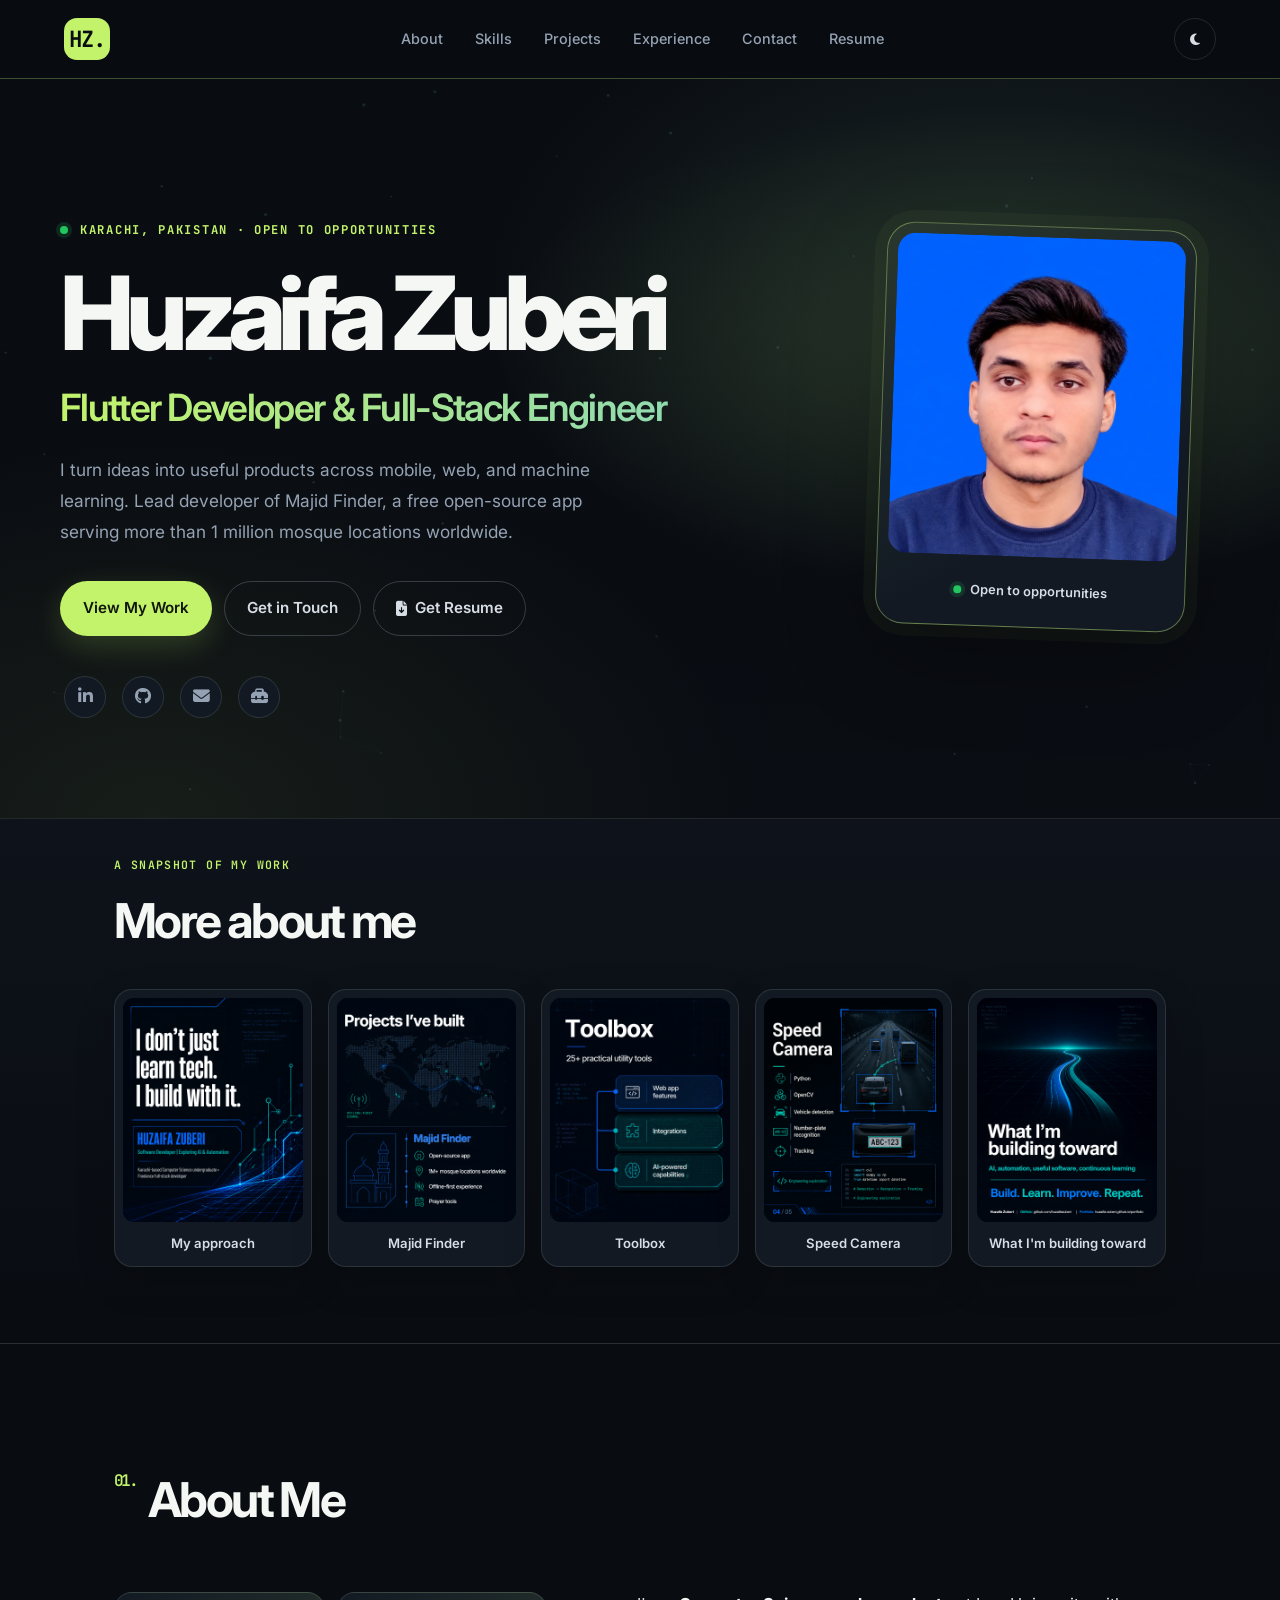
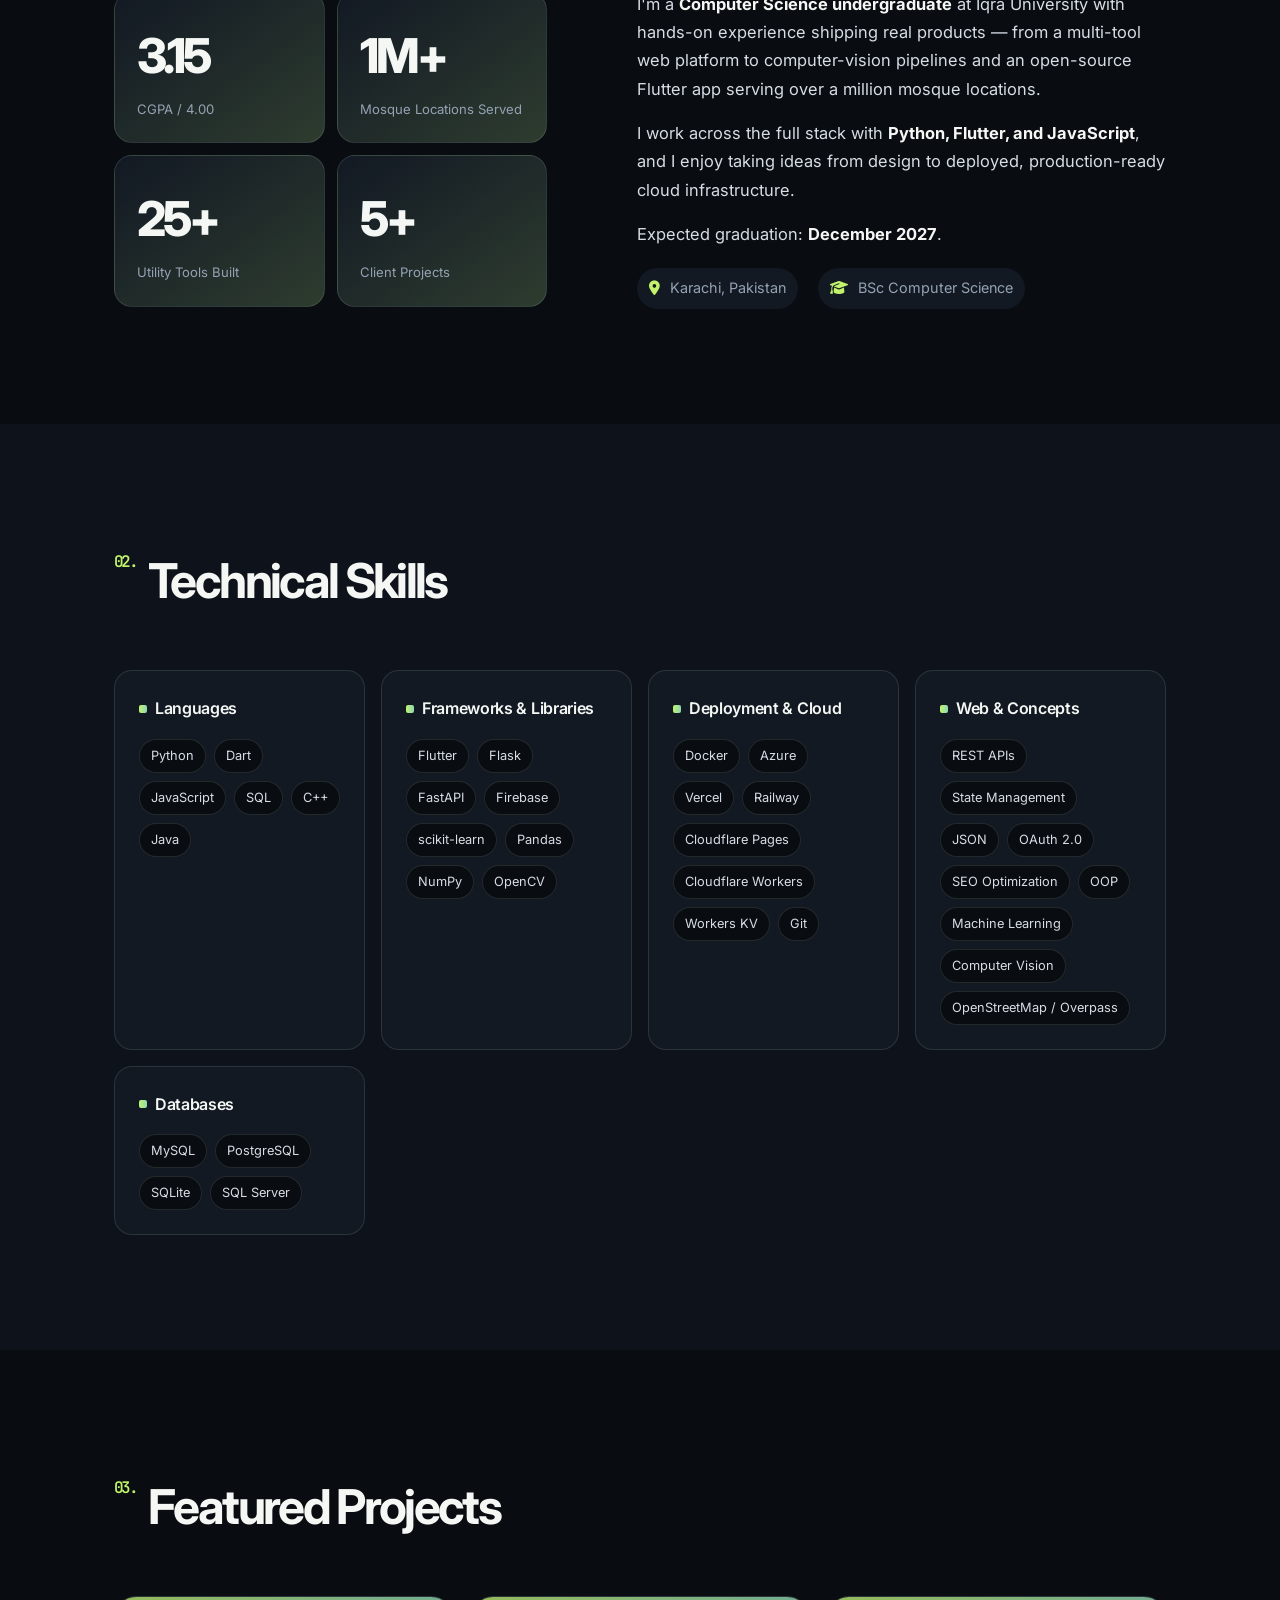
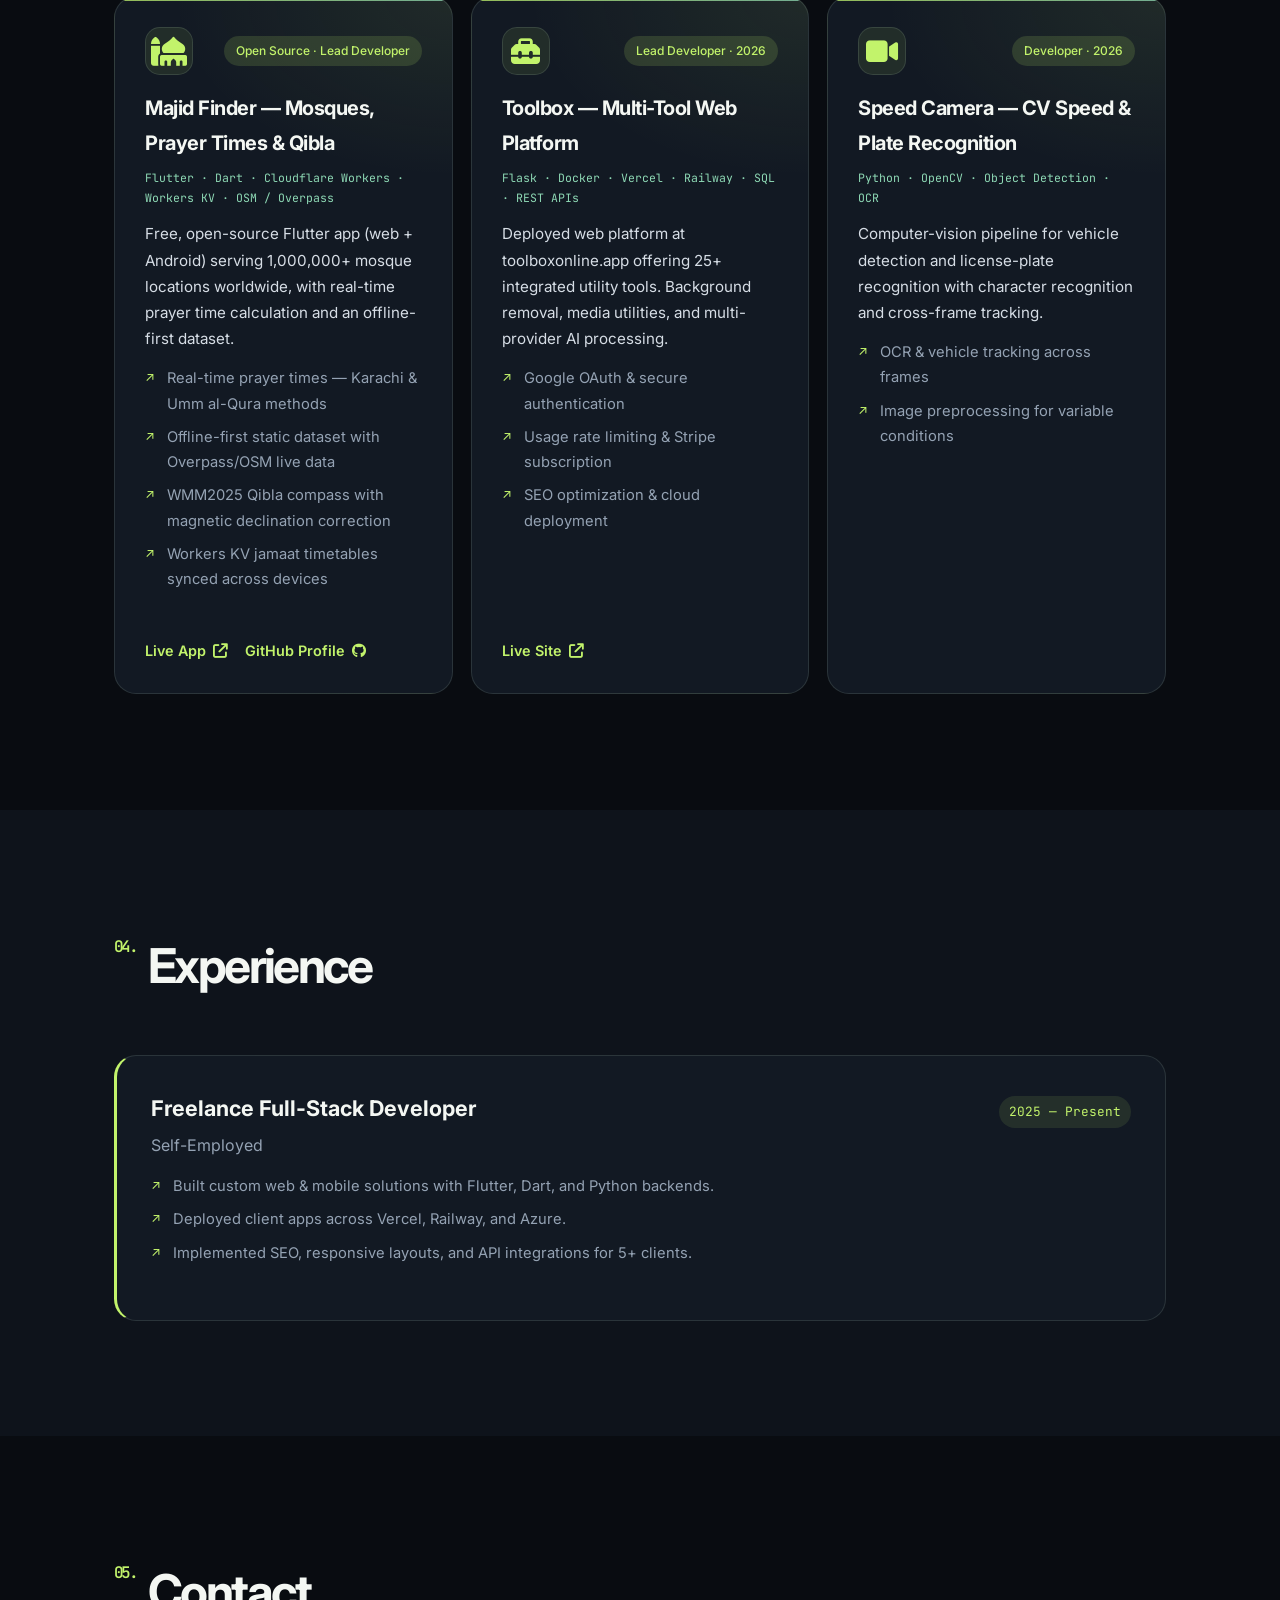
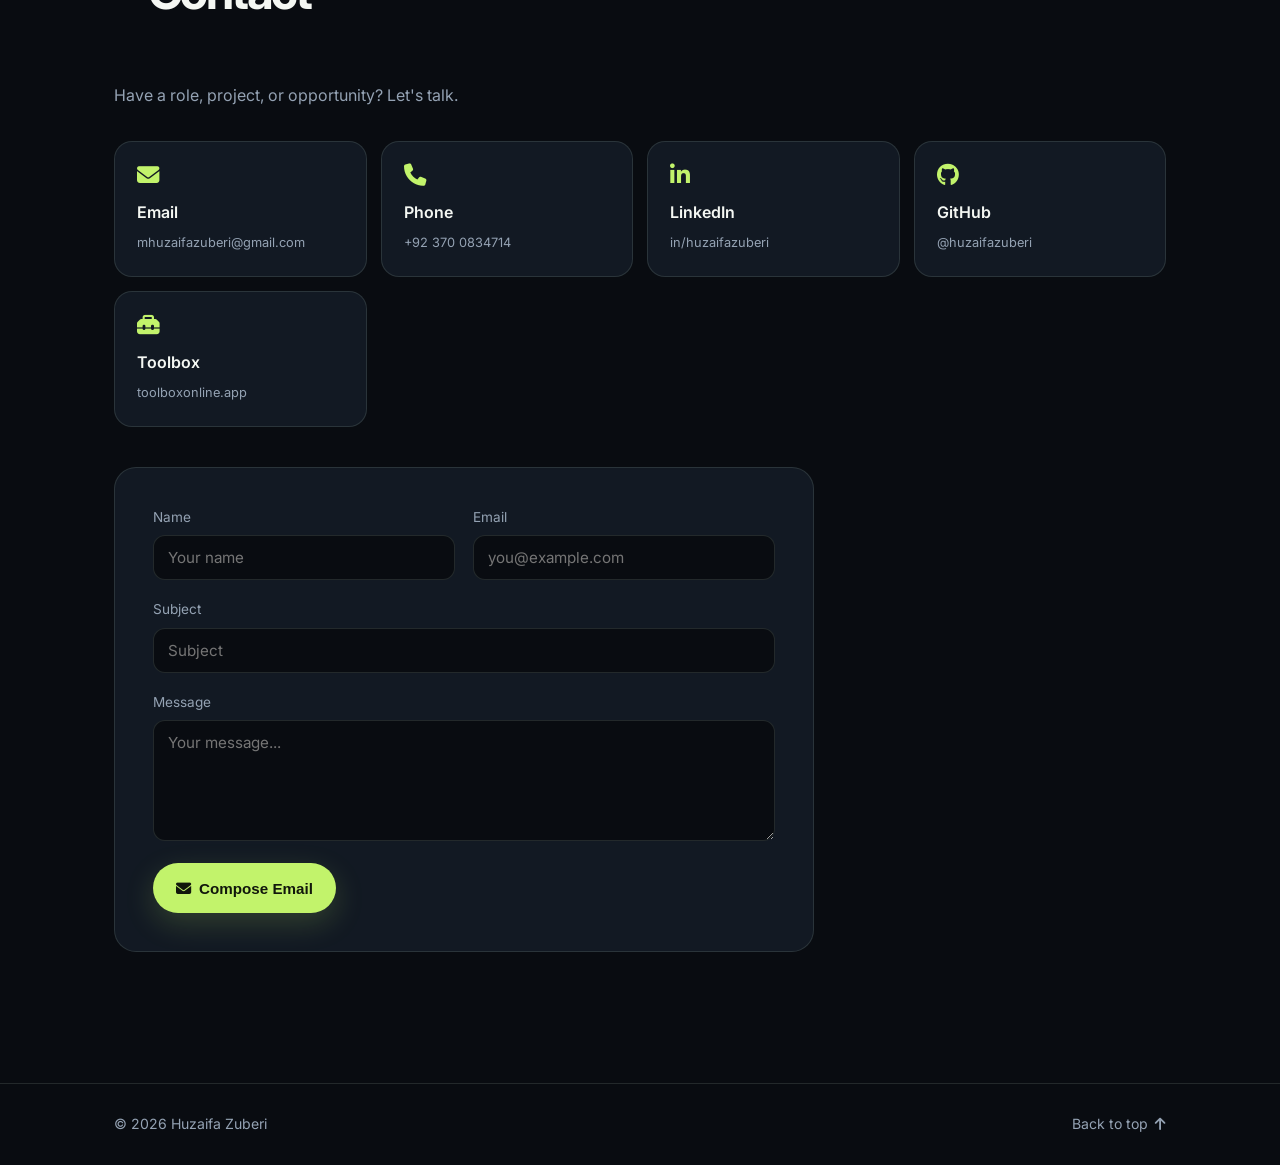
==== index.html @ f92e87f7 "Remove Canva link from portfolio footer" ====
<!DOCTYPE html>
<html lang="en">
<head>
  <meta charset="UTF-8" />
  <meta name="viewport" content="width=device-width, initial-scale=1.0" />
  <meta name="description" content="Huzaifa Zuberi — Junior Flutter Developer and Computer Science student. Building cross-platform mobile apps with Flutter and Dart, full-stack web applications, and machine learning projects." />
  <meta name="author" content="Huzaifa Zuberi" />
  <meta property="og:title" content="Huzaifa Zuberi — Flutter Developer Portfolio" />
  <meta property="og:description" content="Flutter &amp; Dart cross-platform apps, full-stack web, and machine learning projects." />
  <meta property="og:type" content="website" />
  <meta property="og:url" content="https://huzaifa-zuberi.github.io/portfolio/" />
  <meta property="og:image" content="https://huzaifa-zuberi.github.io/portfolio/assets/huzaifa-zuberi-profile.jpg" />
  <meta name="twitter:card" content="summary_large_image" />
  <meta name="theme-color" content="#0f172a" />
  <title>Huzaifa Zuberi — Flutter Developer Portfolio</title>
  <link rel="icon" href="data:image/svg+xml,%3Csvg xmlns='http://www.w3.org/2000/svg' viewBox='0 0 100 100'%3E%3Crect width='100' height='100' rx='20' fill='%230f172a'/%3E%3Ctext x='50' y='68' font-size='52' font-family='Arial' font-weight='bold' fill='%2338bdf8' text-anchor='middle'%3EHZ%3C/text%3E%3C/svg%3E" />
  <link rel="preconnect" href="https://fonts.googleapis.com" />
  <link rel="preconnect" href="https://fonts.gstatic.com" crossorigin />
  <link href="https://fonts.googleapis.com/css2?family=Inter:wght@400;500;600;700;800&family=JetBrains+Mono:wght@400;600&display=swap" rel="stylesheet" />
  <link rel="stylesheet" href="https://cdnjs.cloudflare.com/ajax/libs/font-awesome/6.5.1/css/all.min.css" />
  <link rel="stylesheet" href="styles.css" />
</head>
<body>
  <a class="skip-link" href="#top">Skip to main content</a>
  <header class="nav">
    <div class="nav-inner">
      <a href="#top" class="brand">HZ<span>.</span></a>
      <button id="menuToggle" class="menu-toggle" aria-label="Open navigation menu" aria-expanded="false" aria-controls="siteNavigation">
        <i class="fa-solid fa-bars" aria-hidden="true"></i>
      </button>
      <nav id="siteNavigation" class="nav-links" aria-label="Main navigation">
        <a href="#about">About</a>
        <a href="#skills">Skills</a>
        <a href="#projects">Projects</a>
        <a href="#experience">Experience</a>
        <a href="#contact">Contact</a>
        <a href="resume.html">Resume</a>
      </nav>
      <button id="themeToggle" class="theme-toggle" aria-label="Toggle theme" aria-pressed="false">
        <i class="fa-solid fa-moon"></i>
      </button>
    </div>
  </header>

  <main id="top">
    <section class="hero">
      <div class="hero-bg" aria-hidden="true"></div>
      <canvas id="heroCanvas" class="hero-canvas" aria-hidden="true"></canvas>
      <div class="hero-inner">
        <div class="hero-profile">
          <div class="hero-copy">
            <p class="hero-greeting"><span class="availability-dot" aria-hidden="true"></span> KARACHI, PAKISTAN · OPEN TO OPPORTUNITIES</p>
            <h1 class="hero-name">Huzaifa Zuberi</h1>
            <h2 class="hero-role">Flutter Developer &amp; Full-Stack Engineer</h2>
            <p class="hero-desc">
              I turn ideas into useful products across mobile, web, and machine learning.
              Lead developer of Majid Finder, a free open-source app serving more than
              1 million mosque locations worldwide.
            </p>
            <div class="hero-actions">
              <a href="#projects" class="btn btn-primary">View My Work</a>
              <a href="#contact" class="btn btn-outline">Get in Touch</a>
              <a href="resume.html#download" class="btn btn-outline"><i class="fa-solid fa-file-arrow-down"></i> Get Resume</a>
            </div>
          </div>
          <figure class="profile-frame">
            <img src="assets/huzaifa-zuberi-profile.jpg" alt="Portrait of Huzaifa Zuberi" class="profile-photo" width="1189" height="1323" fetchpriority="high" />
            <figcaption><span class="availability-dot" aria-hidden="true"></span> Open to opportunities</figcaption>
          </figure>
        </div>
        <div class="hero-socials" aria-label="Social links">
          <a href="https://linkedin.com/in/huzaifazuberi" target="_blank" rel="noopener" aria-label="LinkedIn"><i class="fa-brands fa-linkedin-in"></i></a>
          <a href="https://github.com/huzaifazuberi" target="_blank" rel="noopener" aria-label="GitHub"><i class="fa-brands fa-github"></i></a>
          <a href="mailto:mhuzaifazuberi@gmail.com" aria-label="Email"><i class="fa-solid fa-envelope"></i></a>
          <a href="https://toolboxonline.app" target="_blank" rel="noopener" aria-label="Toolbox"><i class="fa-solid fa-toolbox"></i></a>
        </div>
      </div>
    </section>

    <section class="section canva-cards-section" aria-labelledby="canva-cards-title">
      <div class="container">
        <div class="canva-cards-heading">
          <div>
            <p class="canva-cards-kicker">A SNAPSHOT OF MY WORK</p>
            <h2 id="canva-cards-title" class="section-title">More about me</h2>
          </div>
        </div>
        <div class="canva-cards-gallery" aria-label="Portfolio cards from Canva" tabindex="0">
          <figure class="canva-card">
            <img src="assets/about-me-card-1.png" alt="Canva card introducing Huzaifa Zuberi and his approach to building with technology" width="400" height="500" loading="lazy" />
            <figcaption>My approach</figcaption>
          </figure>
          <figure class="canva-card">
            <img src="assets/about-me-card-2.png" alt="Canva card highlighting Majid Finder, an offline-first mosque discovery app" width="400" height="500" loading="lazy" />
            <figcaption>Majid Finder</figcaption>
          </figure>
          <figure class="canva-card">
            <img src="assets/about-me-card-3.png" alt="Canva card showing Toolbox, a collection of practical web utilities" width="400" height="500" loading="lazy" />
            <figcaption>Toolbox</figcaption>
          </figure>
          <figure class="canva-card">
            <img src="assets/about-me-card-4.png" alt="Canva card presenting a computer vision speed camera project" width="400" height="500" loading="lazy" />
            <figcaption>Speed Camera</figcaption>
          </figure>
          <figure class="canva-card">
            <img src="assets/about-me-card-5.png" alt="Canva card about Huzaifa's interests in AI, automation, and continuous learning" width="400" height="500" loading="lazy" />
            <figcaption>What I'm building toward</figcaption>
          </figure>
        </div>
      </div>
    </section>

    <section id="about" class="section">
      <div class="container">
        <h2 class="section-title"><span>01.</span> About Me</h2>
        <div class="about-grid">
          <div class="about-card">
            <div class="about-stat">
              <span class="stat-num">3.15</span>
              <span class="stat-label">CGPA / 4.00</span>
            </div>
            <div class="about-stat">
              <span class="stat-num">1M+</span>
              <span class="stat-label">Mosque Locations Served</span>
            </div>
            <div class="about-stat">
              <span class="stat-num">25+</span>
              <span class="stat-label">Utility Tools Built</span>
            </div>
            <div class="about-stat">
              <span class="stat-num">5+</span>
              <span class="stat-label">Client Projects</span>
            </div>
          </div>
          <div class="about-text">
            <p>
              I'm a <strong>Computer Science undergraduate</strong> at Iqra University with hands-on
              experience shipping real products — from a multi-tool web platform to computer-vision
              pipelines and an open-source Flutter app serving over a million mosque locations.
            </p>
            <p>
              I work across the full stack with <strong>Python, Flutter, and JavaScript</strong>, and I
              enjoy taking ideas from design to deployed, production-ready cloud infrastructure.
            </p>
            <p>Expected graduation: <strong>December 2027</strong>.</p>
            <div class="about-meta">
              <span><i class="fa-solid fa-location-dot"></i> Karachi, Pakistan</span>
              <span><i class="fa-solid fa-graduation-cap"></i> BSc Computer Science</span>
            </div>
          </div>
        </div>
      </div>
    </section>

    <section id="skills" class="section alt">
      <div class="container">
        <h2 class="section-title"><span>02.</span> Technical Skills</h2>
        <div class="skills-grid">
          <div class="skill-group">
            <h3>Languages</h3>
            <ul class="tag-list">
              <li>Python</li><li>Dart</li><li>JavaScript</li><li>SQL</li><li>C++</li><li>Java</li>
            </ul>
          </div>
          <div class="skill-group">
            <h3>Frameworks &amp; Libraries</h3>
            <ul class="tag-list">
              <li>Flutter</li><li>Flask</li><li>FastAPI</li><li>Firebase</li><li>scikit-learn</li><li>Pandas</li><li>NumPy</li><li>OpenCV</li>
            </ul>
          </div>
          <div class="skill-group">
            <h3>Deployment &amp; Cloud</h3>
            <ul class="tag-list">
              <li>Docker</li><li>Azure</li><li>Vercel</li><li>Railway</li><li>Cloudflare Pages</li><li>Cloudflare Workers</li><li>Workers KV</li><li>Git</li>
            </ul>
          </div>
          <div class="skill-group">
            <h3>Web &amp; Concepts</h3>
            <ul class="tag-list">
              <li>REST APIs</li><li>State Management</li><li>JSON</li><li>OAuth 2.0</li><li>SEO Optimization</li><li>OOP</li><li>Machine Learning</li><li>Computer Vision</li><li>OpenStreetMap / Overpass</li>
            </ul>
          </div>
          <div class="skill-group">
            <h3>Databases</h3>
            <ul class="tag-list">
              <li>MySQL</li><li>PostgreSQL</li><li>SQLite</li><li>SQL Server</li>
            </ul>
          </div>
        </div>
      </div>
    </section>

    <section id="projects" class="section">
      <div class="container">
        <h2 class="section-title"><span>03.</span> Featured Projects</h2>
        <div class="projects-grid">
          <article class="project-card">
            <div class="project-top">
              <i class="fa-solid fa-mosque project-icon"></i>
              <span class="project-badge">Open Source · Lead Developer</span>
            </div>
            <h3 class="project-title">Majid Finder — Mosques, Prayer Times &amp; Qibla</h3>
            <p class="project-stack">Flutter · Dart · Cloudflare Workers · Workers KV · OSM / Overpass</p>
            <p class="project-desc">
              Free, open-source Flutter app (web + Android) serving 1,000,000+ mosque locations
              worldwide, with real-time prayer time calculation and an offline-first dataset.
            </p>
            <ul class="project-points">
              <li>Real-time prayer times — Karachi &amp; Umm al-Qura methods</li>
              <li>Offline-first static dataset with Overpass/OSM live data</li>
              <li>WMM2025 Qibla compass with magnetic declination correction</li>
              <li>Workers KV jamaat timetables synced across devices</li>
            </ul>
            <footer class="project-foot">
              <a href="https://majidfinder.pages.dev/" target="_blank" rel="noopener">Live App <i class="fa-solid fa-arrow-up-right-from-square"></i></a>
              <a href="https://github.com/huzaifazuberi" target="_blank" rel="noopener">GitHub Profile <i class="fa-brands fa-github"></i></a>
            </footer>
          </article>

          <article class="project-card">
            <div class="project-top">
              <i class="fa-solid fa-toolbox project-icon"></i>
              <span class="project-badge">Lead Developer · 2026</span>
            </div>
            <h3 class="project-title">Toolbox — Multi-Tool Web Platform</h3>
            <p class="project-stack">Flask · Docker · Vercel · Railway · SQL · REST APIs</p>
            <p class="project-desc">
              Deployed web platform at toolboxonline.app offering 25+ integrated utility tools.
              Background removal, media utilities, and multi-provider AI processing.
            </p>
            <ul class="project-points">
              <li>Google OAuth &amp; secure authentication</li>
              <li>Usage rate limiting &amp; Stripe subscription</li>
              <li>SEO optimization &amp; cloud deployment</li>
            </ul>
            <footer class="project-foot">
              <a href="https://toolboxonline.app" target="_blank" rel="noopener">Live Site <i class="fa-solid fa-arrow-up-right-from-square"></i></a>
            </footer>
          </article>

          <article class="project-card">
            <div class="project-top">
              <i class="fa-solid fa-video project-icon"></i>
              <span class="project-badge">Developer · 2026</span>
            </div>
            <h3 class="project-title">Speed Camera — CV Speed &amp; Plate Recognition</h3>
            <p class="project-stack">Python · OpenCV · Object Detection · OCR</p>
            <p class="project-desc">
              Computer-vision pipeline for vehicle detection and license-plate recognition with
              character recognition and cross-frame tracking.
            </p>
            <ul class="project-points">
              <li>OCR &amp; vehicle tracking across frames</li>
              <li>Image preprocessing for variable conditions</li>
            </ul>
          </article>
        </div>
      </div>
    </section>

    <section id="experience" class="section alt">
      <div class="container">
        <h2 class="section-title"><span>04.</span> Experience</h2>
        <div class="exp-grid">
          <div class="exp-item">
            <div class="exp-head">
              <h3>Freelance Full-Stack Developer</h3>
              <span class="exp-period">2025 — Present</span>
            </div>
            <p class="exp-org">Self-Employed</p>
            <ul class="project-points">
              <li>Built custom web &amp; mobile solutions with Flutter, Dart, and Python backends.</li>
              <li>Deployed client apps across Vercel, Railway, and Azure.</li>
              <li>Implemented SEO, responsive layouts, and API integrations for 5+ clients.</li>
            </ul>
          </div>
        </div>
      </div>
    </section>

    <section id="contact" class="section contact">
      <div class="container">
        <h2 class="section-title"><span>05.</span> Contact</h2>
        <p class="contact-intro">Have a role, project, or opportunity? Let's talk.</p>
        <div class="contact-grid">
          <a href="mailto:mhuzaifazuberi@gmail.com" class="contact-card">
            <i class="fa-solid fa-envelope"></i>
            <span>Email</span>
            <small>mhuzaifazuberi@gmail.com</small>
          </a>
          <a href="tel:+923700834714" class="contact-card">
            <i class="fa-solid fa-phone"></i>
            <span>Phone</span>
            <small>+92 370 0834714</small>
          </a>
          <a href="https://linkedin.com/in/huzaifazuberi" target="_blank" rel="noopener" class="contact-card">
            <i class="fa-brands fa-linkedin-in"></i>
            <span>LinkedIn</span>
            <small>in/huzaifazuberi</small>
          </a>
          <a href="https://github.com/huzaifazuberi" target="_blank" rel="noopener" class="contact-card">
            <i class="fa-brands fa-github"></i>
            <span>GitHub</span>
            <small>@huzaifazuberi</small>
          </a>
          <a href="https://toolboxonline.app" target="_blank" rel="noopener" class="contact-card">
            <i class="fa-solid fa-toolbox"></i>
            <span>Toolbox</span>
            <small>toolboxonline.app</small>
          </a>
        </div>

        <form id="contactForm" class="contact-form">
          <div class="form-row">
            <div class="form-field">
              <label for="name">Name</label>
              <input type="text" id="name" name="name" autocomplete="name" required placeholder="Your name" />
            </div>
            <div class="form-field">
              <label for="email">Email</label>
              <input type="email" id="email" name="email" autocomplete="email" inputmode="email" required placeholder="you@example.com" />
            </div>
          </div>
          <div class="form-field">
            <label for="subject">Subject</label>
            <input type="text" id="subject" name="subject" required placeholder="Subject" />
          </div>
          <div class="form-field">
            <label for="message">Message</label>
            <textarea id="message" name="message" required rows="5" placeholder="Your message..."></textarea>
          </div>
          <button type="submit" class="btn btn-primary form-submit">
            <i class="fa-solid fa-envelope"></i> Compose Email
          </button>
        </form>
        <p id="formStatus" class="form-status" role="status"></p>
      </div>
    </section>
  </main>

  <footer class="footer">
    <div class="container footer-inner">
      <span>© <span id="year"></span> Huzaifa Zuberi</span>
      <div class="footer-links">
        <a href="#top">Back to top <i class="fa-solid fa-arrow-up"></i></a>
      </div>
    </div>
  </footer>

  <script src="script.js"></script>
  <script>
    if (location.hash.includes("figmacapture=")) {
      const captureScript = document.createElement("script");
      captureScript.src = "https://mcp.figma.com/mcp/html-to-design/capture.js";
      captureScript.async = true;
      document.head.appendChild(captureScript);
    }
  </script>
</body>
</html>
---- styles.css ----
:root {
  --bg: #0f172a;
  --bg-alt: #111c33;
  --surface: #1e293b;
  --surface-hover: #273449;
  --text: #e2e8f0;
  --text-muted: #94a3b8;
  --heading: #f8fafc;
  --accent: #38bdf8;
  --accent-2: #818cf8;
  --border: rgba(148, 163, 184, 0.15);
  --shadow: 0 10px 30px rgba(0, 0, 0, 0.35);
  --radius: 14px;
}

body.light {
  --bg: #f1f5f9;
  --bg-alt: #e8eef7;
  --surface: #ffffff;
  --surface-hover: #f1f5f9;
  --text: #334155;
  --text-muted: #64748b;
  --heading: #0f172a;
  --accent: #0284c7;
  --accent-2: #6366f1;
  --border: rgba(15, 23, 42, 0.1);
  --shadow: 0 10px 30px rgba(15, 23, 42, 0.08);
}

* {
  margin: 0;
  padding: 0;
  box-sizing: border-box;
}

html {
  scroll-behavior: smooth;
}

body {
  font-family: "Inter", sans-serif;
  background: var(--bg);
  color: var(--text);
  line-height: 1.7;
  transition: background 0.3s ease, color 0.3s ease;
  -webkit-font-smoothing: antialiased;
}

.container {
  max-width: 1100px;
  margin: 0 auto;
  padding: 0 24px;
}

.skip-link {
  position: fixed;
  top: 12px;
  left: 12px;
  z-index: 200;
  padding: 10px 14px;
  border-radius: 8px;
  background: var(--heading);
  color: var(--bg);
  font-weight: 700;
  text-decoration: none;
  transform: translateY(-160%);
}

.skip-link:focus { transform: translateY(0); }

/* ---------- Nav ---------- */
.nav {
  position: sticky;
  top: 0;
  z-index: 100;
  background: color-mix(in srgb, var(--bg) 80%, transparent);
  backdrop-filter: blur(10px);
  border-bottom: 1px solid var(--border);
}

.nav-inner {
  max-width: 1100px;
  margin: 0 auto;
  padding: 16px 24px;
  display: flex;
  align-items: center;
  justify-content: space-between;
}

.brand {
  font-family: "JetBrains Mono", monospace;
  font-weight: 700;
  font-size: 1.4rem;
  color: var(--heading);
  text-decoration: none;
  letter-spacing: 0.5px;
}

.brand span {
  color: var(--accent);
}

.nav-links {
  display: flex;
  gap: 28px;
}

.nav-links a {
  color: var(--text-muted);
  text-decoration: none;
  font-size: 0.95rem;
  font-weight: 500;
  transition: color 0.2s;
}

.nav-links a:hover {
  color: var(--accent);
}

.theme-toggle {
  background: var(--surface);
  color: var(--text);
  border: 1px solid var(--border);
  border-radius: 8px;
  padding: 8px 12px;
  cursor: pointer;
  transition: background 0.2s;
}

.theme-toggle:hover {
  background: var(--surface-hover);
}

/* ---------- Hero ---------- */
.hero {
  position: relative;
  padding: 110px 24px 90px;
  text-align: center;
  overflow: hidden;
}

.hero-bg {
  position: absolute;
  inset: 0;
  background:
    radial-gradient(600px 300px at 70% 10%, rgba(56, 189, 248, 0.12), transparent),
    radial-gradient(500px 300px at 20% 80%, rgba(129, 140, 248, 0.12), transparent);
  pointer-events: none;
  z-index: 0;
}

.hero-canvas {
  position: absolute;
  inset: 0;
  z-index: 1;
  width: 100%;
  height: 100%;
  pointer-events: none;
  opacity: .45;
}

.hero-inner {
  position: relative;
  z-index: 2;
  max-width: 1040px;
  margin: 0 auto;
}

.hero-profile {
  display: grid;
  grid-template-columns: minmax(0, 1fr) minmax(250px, 340px);
  align-items: center;
  gap: clamp(36px, 7vw, 88px);
  text-align: left;
}

.hero-copy { min-width: 0; }

.profile-frame {
  position: relative;
  display: flex;
  flex-direction: column;
  width: min(100%, 230px);
  justify-self: center;
  padding: 8px;
  border: 1px solid var(--border);
  border-radius: 22px;
  background: linear-gradient(145deg, color-mix(in srgb, var(--accent) 32%, var(--surface)), var(--surface));
  box-shadow: 0 18px 44px rgba(0, 0, 0, .22), 0 0 54px color-mix(in srgb, var(--accent) 12%, transparent);
}

.profile-photo {
  display: block;
  width: 100%;
  height: auto;
  max-width: 100%;
  object-fit: contain;
  border-radius: 6px;
}

.profile-frame figcaption {
  display: flex;
  align-self: center;
  align-items: center;
  gap: 9px;
  margin-top: 12px;
  padding: 10px 14px;
  border: 1px solid var(--border);
  border-radius: 999px;
  background: var(--surface);
  color: var(--text);
  box-shadow: var(--shadow);
  font-size: .8rem;
  font-weight: 600;
  white-space: nowrap;
}

.availability-dot {
  width: 8px;
  height: 8px;
  border-radius: 50%;
  background: #22c55e;
  box-shadow: 0 0 0 4px rgba(34, 197, 94, .15);
}

.hero-greeting {
  color: var(--accent);
  font-family: "JetBrains Mono", monospace;
  font-size: 1rem;
  margin-bottom: 12px;
}

.hero-name {
  font-size: clamp(2.6rem, 8vw, 4.5rem);
  font-weight: 800;
  color: var(--heading);
  line-height: 1.1;
  letter-spacing: -0.02em;
}

.hero-role {
  font-size: clamp(1.3rem, 4vw, 2rem);
  font-weight: 600;
  color: var(--text-muted);
  margin: 12px 0 20px;
  background: linear-gradient(90deg, var(--accent), var(--accent-2));
  -webkit-background-clip: text;
  background-clip: text;
  -webkit-text-fill-color: transparent;
}

.hero-desc {
  color: var(--text-muted);
  font-size: 1.05rem;
  max-width: 640px;
  margin: 0 auto 30px;
}

.hero-actions {
  display: flex;
  gap: 14px;
  justify-content: center;
  flex-wrap: wrap;
  margin-bottom: 34px;
}

.btn {
  display: inline-flex;
  align-items: center;
  gap: 8px;
  padding: 12px 24px;
  border-radius: 10px;
  font-weight: 600;
  font-size: 0.95rem;
  text-decoration: none;
  border: 1px solid transparent;
  cursor: pointer;
  transition: transform 0.15s, box-shadow 0.15s;
}

.btn:hover {
  transform: translateY(-2px);
}

.btn-primary {
  background: linear-gradient(90deg, var(--accent), var(--accent-2));
  color: #0f172a;
  box-shadow: var(--shadow);
}

.btn-outline {
  background: transparent;
  border-color: var(--border);
  color: var(--text);
}

.btn-outline:hover {
  border-color: var(--accent);
  color: var(--accent);
}

.hero-socials {
  display: flex;
  gap: 16px;
  justify-content: center;
  margin-top: 34px;
}

.hero-socials a {
  width: 42px;
  height: 42px;
  display: inline-flex;
  align-items: center;
  justify-content: center;
  border-radius: 10px;
  background: var(--surface);
  color: var(--text-muted);
  border: 1px solid var(--border);
  font-size: 1.05rem;
  text-decoration: none;
  transition: color 0.2s, transform 0.2s, border-color 0.2s;
}

.hero-socials a:hover {
  color: var(--accent);
  border-color: var(--accent);
  transform: translateY(-3px);
}

/* ---------- Sections ---------- */
.section {
  padding: 100px 0;
  scroll-margin-top: 78px;
}

.section.alt {
  background: var(--bg-alt);
}

.section-title {
  font-size: 2rem;
  font-weight: 700;
  color: var(--heading);
  margin-bottom: 40px;
  letter-spacing: -0.01em;
  display: flex;
  align-items: center;
  gap: 12px;
}

.section-title span {
  color: var(--accent);
  font-family: "JetBrains Mono", monospace;
  font-size: 1rem;
  font-weight: 600;
}

/* ---------- About ---------- */
.about-grid {
  display: grid;
  grid-template-columns: 1fr 1.4fr;
  gap: 40px;
  align-items: center;
}

.about-card {
  display: flex;
  flex-direction: column;
  gap: 20px;
}

.about-stat {
  background: var(--surface);
  border: 1px solid var(--border);
  border-radius: var(--radius);
  padding: 24px;
  display: flex;
  flex-direction: column;
  transition: transform 0.2s;
}

.about-stat:hover {
  transform: translateY(-3px);
}

.stat-num {
  font-size: 2.2rem;
  font-weight: 800;
  color: var(--accent);
  font-family: "JetBrains Mono", monospace;
}

.stat-label {
  color: var(--text-muted);
  font-size: 0.9rem;
}

.about-text p {
  margin-bottom: 16px;
  color: var(--text);
}

.about-text strong {
  color: var(--heading);
}

.about-meta {
  display: flex;
  flex-wrap: wrap;
  gap: 20px;
  margin-top: 20px;
  color: var(--text-muted);
  font-size: 0.9rem;
}

.about-meta i {
  color: var(--accent);
  margin-right: 6px;
}

/* ---------- Skills ---------- */
.skills-grid {
  display: grid;
  grid-template-columns: repeat(auto-fit, minmax(300px, 1fr));
  gap: 24px;
}

.skill-group {
  background: var(--surface);
  border: 1px solid var(--border);
  border-radius: var(--radius);
  padding: 26px;
}

.skill-group h3 {
  color: var(--heading);
  font-size: 1.05rem;
  font-weight: 600;
  margin-bottom: 16px;
  display: flex;
  align-items: center;
  gap: 8px;
}

.skill-group h3::before {
  content: "";
  width: 8px;
  height: 8px;
  border-radius: 2px;
  background: linear-gradient(90deg, var(--accent), var(--accent-2));
}

.tag-list {
  list-style: none;
  display: flex;
  flex-wrap: wrap;
  gap: 10px;
}

.tag-list li {
  background: var(--bg);
  border: 1px solid var(--border);
  color: var(--text);
  padding: 6px 14px;
  border-radius: 20px;
  font-size: 0.88rem;
  transition: border-color 0.2s, color 0.2s;
}

.tag-list li:hover {
  border-color: var(--accent);
  color: var(--accent);
}

/* ---------- Projects ---------- */
.projects-grid {
  display: grid;
  grid-template-columns: repeat(auto-fit, minmax(320px, 1fr));
  gap: 24px;
}

.project-card {
  background: var(--surface);
  border: 1px solid var(--border);
  border-radius: var(--radius);
  padding: 28px;
  display: flex;
  flex-direction: column;
  position: relative;
  overflow: hidden;
  transition: transform 0.25s, box-shadow 0.25s, border-color 0.25s;
}

.project-card::before {
  content: "";
  position: absolute;
  inset: 0 0 auto;
  height: 3px;
  background: linear-gradient(90deg, var(--accent), var(--accent-2));
  opacity: .75;
}

.project-card:hover {
  transform: translateY(-6px);
  border-color: var(--accent);
  box-shadow: var(--shadow);
}

.project-top {
  display: flex;
  align-items: center;
  justify-content: space-between;
  margin-bottom: 16px;
}

.project-icon {
  font-size: 1.8rem;
  color: var(--accent);
}

.project-badge {
  font-size: 0.75rem;
  color: var(--accent);
  background: color-mix(in srgb, var(--accent) 14%, transparent);
  padding: 5px 12px;
  border-radius: 20px;
  font-weight: 500;
}

.project-title {
  color: var(--heading);
  font-size: 1.15rem;
  font-weight: 700;
  margin-bottom: 8px;
}

.project-stack {
  font-family: "JetBrains Mono", monospace;
  font-size: 0.8rem;
  color: var(--text-muted);
  margin-bottom: 14px;
}

.project-desc {
  color: var(--text);
  font-size: 0.95rem;
  margin-bottom: 14px;
}

.project-points {
  list-style: none;
  margin-bottom: 20px;
  flex: 1;
}

.project-points li {
  position: relative;
  padding-left: 22px;
  margin-bottom: 8px;
  font-size: 0.92rem;
  color: var(--text-muted);
}

.project-points li::before {
  content: "▹";
  position: absolute;
  left: 0;
  color: var(--accent);
}

.project-foot {
  display: flex;
  gap: 18px;
  flex-wrap: wrap;
}

.project-foot a {
  color: var(--accent);
  text-decoration: none;
  font-weight: 600;
  font-size: 0.9rem;
}

.project-foot a:hover {
  text-decoration: underline;
}

.project-source {
  color: var(--text-muted);
  font-size: 0.85rem;
}

/* ---------- Experience ---------- */
.exp-grid {
  display: grid;
  gap: 24px;
}

.exp-item {
  background: var(--surface);
  border: 1px solid var(--border);
  border-radius: var(--radius);
  padding: 28px;
}

.exp-head {
  display: flex;
  align-items: baseline;
  justify-content: space-between;
  flex-wrap: wrap;
  gap: 8px;
  margin-bottom: 4px;
}

.exp-head h3 {
  color: var(--heading);
  font-size: 1.15rem;
}

.exp-period {
  font-family: "JetBrains Mono", monospace;
  font-size: 0.8rem;
  color: var(--accent);
}

.exp-org {
  color: var(--text-muted);
  margin-bottom: 14px;
}

/* ---------- Contact ---------- */
.contact-intro {
  color: var(--text-muted);
  margin-bottom: 32px;
  max-width: 520px;
}

.contact-grid {
  display: grid;
  grid-template-columns: repeat(auto-fit, minmax(190px, 1fr));
  gap: 18px;
  margin-bottom: 40px;
}

.contact-card {
  background: var(--surface);
  border: 1px solid var(--border);
  border-radius: var(--radius);
  padding: 24px;
  text-decoration: none;
  display: flex;
  flex-direction: column;
  gap: 6px;
  transition: transform 0.2s, border-color 0.2s;
}

.contact-card:hover {
  transform: translateY(-4px);
  border-color: var(--accent);
}

.contact-card i {
  font-size: 1.4rem;
  color: var(--accent);
  margin-bottom: 6px;
}

.contact-card span {
  color: var(--heading);
  font-weight: 600;
}

.contact-card small {
  color: var(--text-muted);
  font-size: 0.8rem;
  word-break: break-all;
}

.contact-form {
  background: var(--surface);
  border: 1px solid var(--border);
  border-radius: var(--radius);
  padding: 32px;
  max-width: 700px;
}

.form-row {
  display: grid;
  grid-template-columns: 1fr 1fr;
  gap: 18px;
}

.form-field {
  margin-bottom: 18px;
  display: flex;
  flex-direction: column;
}

.form-field label {
  font-size: 0.85rem;
  color: var(--text-muted);
  margin-bottom: 6px;
}

.form-field input,
.form-field textarea {
  background: var(--bg);
  border: 1px solid var(--border);
  border-radius: 8px;
  padding: 12px 14px;
  color: var(--text);
  font-family: inherit;
  font-size: 0.95rem;
  transition: border-color 0.2s;
}

.form-field input:focus,
.form-field textarea:focus {
  outline: none;
  border-color: var(--accent);
}

.form-field input:focus-visible,
.form-field textarea:focus-visible {
  outline: 3px solid color-mix(in srgb, var(--accent) 45%, transparent);
  outline-offset: 2px;
}

.form-submit {
  margin-top: 4px;
}

.form-status {
  margin-top: 16px;
  font-size: 0.9rem;
  color: var(--accent);
  max-width: 700px;
}

.form-status.error {
  color: #f87171;
}

/* ---------- Footer ---------- */
.footer {
  border-top: 1px solid var(--border);
  padding: 28px 0;
  background: var(--bg);
}

.footer-inner {
  display: flex;
  align-items: center;
  justify-content: space-between;
  flex-wrap: wrap;
  gap: 10px;
  color: var(--text-muted);
  font-size: 0.88rem;
}

.footer a {
  color: var(--text-muted);
  text-decoration: none;
}

.footer a:hover {
  color: var(--accent);
}

.footer-links {
  display: flex;
  align-items: center;
  gap: 22px;
}

.footer-links a {
  display: inline-flex;
  align-items: center;
  gap: 7px;
}

/* ---------- Mobile ---------- */
.menu-toggle {
  display: none;
  background: none;
  border: none;
  color: var(--heading);
  font-size: 1.5rem;
  cursor: pointer;
}

:focus-visible {
  outline: 3px solid var(--accent);
  outline-offset: 4px;
}

::selection {
  color: #0f172a;
  background: var(--accent);
}

@media (prefers-reduced-motion: reduce) {
  *, *::before, *::after {
    scroll-behavior: auto !important;
    animation-duration: .01ms !important;
    animation-iteration-count: 1 !important;
    transition-duration: .01ms !important;
  }
}

@media (max-width: 768px) {
  .menu-toggle {
    display: block;
  }

  .nav-links {
    position: fixed;
    top: 64px;
    right: 0;
    flex-direction: column;
    background: var(--surface);
    border-left: 1px solid var(--border);
    padding: 24px;
    gap: 20px;
    transform: translateX(110%);
    transition: transform 0.3s ease;
    min-width: 220px;
    height: calc(100vh - 64px);
    overflow-y: auto;
    box-shadow: var(--shadow);
  }

  .nav-links.open {
    transform: translateX(0);
  }

  .nav-inner { gap: 12px; }

  .menu-toggle {
    display: inline-flex;
    align-items: center;
    justify-content: center;
    order: 3;
    width: 42px;
    height: 42px;
    border-radius: 9px;
    border: 1px solid var(--border);
    background: var(--surface);
  }

  .theme-toggle { order: 2; }

  .hero-profile {
    grid-template-columns: 1fr;
    text-align: center;
    gap: 36px;
  }

  .hero-copy { order: 2; }

  .profile-frame {
    order: 1;
    width: min(52vw, 190px);
    margin: 0 auto;
  }

  .hero-desc { margin-left: auto; margin-right: auto; }

  .hero-socials { margin-top: 28px; }

  .about-grid {
    grid-template-columns: 1fr;
  }

  .form-row {
    grid-template-columns: 1fr;
  }

  .hero {
    padding: 80px 24px 60px;
  }

  .hero-name { font-size: clamp(2.4rem, 12vw, 4rem); }

  .section {
    padding: 60px 0;
  }
}

@media (max-width: 420px) {
  .container { padding: 0 18px; }
  .hero { padding-left: 18px; padding-right: 18px; }
  .btn { padding: 11px 16px; font-size: .9rem; }
  .profile-frame figcaption { margin-top: 10px; font-size: .72rem; }
  .section-title { font-size: 1.7rem; }
  .footer-links { gap: 14px; }
}

/* ---------- Visual refresh ---------- */
:root {
  --bg: #090c11;
  --bg-alt: #0e131b;
  --surface: #121923;
  --surface-hover: #1a2431;
  --text: #d6dde5;
  --text-muted: #94a2b3;
  --heading: #f4f7f3;
  --accent: #c2f36b;
  --accent-2: #8ed9b5;
  --border: rgba(193, 219, 200, .14);
  --shadow: 0 24px 70px rgba(0, 0, 0, .32);
  --radius: 20px;
}

body.light {
  --bg: #f4f3ed;
  --bg-alt: #eaece5;
  --surface: #fffefa;
  --surface-hover: #eef0e8;
  --text: #25312c;
  --text-muted: #61716a;
  --heading: #111a15;
  --accent: #4d7623;
  --accent-2: #27725a;
  --border: rgba(26, 52, 36, .15);
  --shadow: 0 24px 70px rgba(31, 51, 35, .1);
}

body { line-height: 1.72; }

.nav {
  background: color-mix(in srgb, var(--bg) 92%, transparent);
  border-bottom-color: color-mix(in srgb, var(--accent) 18%, var(--border));
}

.nav-inner { max-width: 1200px; padding-top: 18px; padding-bottom: 18px; }

.brand {
  display: inline-flex;
  align-items: center;
  justify-content: center;
  width: 46px;
  height: 42px;
  border-radius: 13px;
  background: var(--accent);
  color: var(--bg);
  letter-spacing: -1px;
}

.brand span { color: var(--bg); }
.nav-links { gap: clamp(16px, 2.5vw, 34px); }
.nav-links a { font-size: .9rem; }
.nav-links a:hover { color: var(--accent); }

.theme-toggle {
  width: 42px;
  height: 42px;
  padding: 0;
  border-radius: 50%;
  background: transparent;
}

.hero {
  min-height: 690px;
  padding: clamp(88px, 11vw, 150px) 24px 100px;
  text-align: left;
  background:
    radial-gradient(ellipse at 78% 36%, color-mix(in srgb, var(--accent) 12%, transparent), transparent 36%),
    linear-gradient(180deg, var(--bg), color-mix(in srgb, var(--bg) 84%, var(--bg-alt)));
}

.hero-bg {
  background:
    radial-gradient(520px 330px at 78% 28%, color-mix(in srgb, var(--accent-2) 12%, transparent), transparent),
    radial-gradient(600px 380px at 12% 100%, color-mix(in srgb, var(--accent) 7%, transparent), transparent);
}

.hero-canvas { opacity: .22; }
.hero-inner { max-width: 1160px; }
.hero-profile { grid-template-columns: minmax(0, 1.2fr) minmax(280px, .65fr); gap: clamp(48px, 9vw, 132px); }
.hero-copy { max-width: 720px; }

.hero-greeting {
  display: flex;
  align-items: center;
  gap: 12px;
  margin-bottom: 22px;
  color: var(--accent);
  font-size: .76rem;
  font-weight: 700;
  letter-spacing: .14em;
}

.hero-greeting .availability-dot { flex: 0 0 auto; }

.hero-name {
  max-width: 780px;
  font-size: clamp(3.5rem, 8vw, 7rem);
  line-height: .98;
  letter-spacing: -.075em;
}

.hero-role {
  max-width: 650px;
  margin: 22px 0 24px;
  font-size: clamp(1.45rem, 3vw, 2.35rem);
  line-height: 1.2;
  letter-spacing: -.045em;
}

.hero-desc {
  max-width: 570px;
  margin: 0 0 34px;
  font-size: 1.08rem;
  line-height: 1.8;
}

.hero-actions { justify-content: flex-start; gap: 12px; margin-bottom: 0; }

.btn {
  min-height: 50px;
  padding: 13px 22px;
  border-radius: 999px;
  transition: transform .2s ease, box-shadow .2s ease, background .2s ease;
}

.btn-primary {
  background: var(--accent);
  color: #11170b;
  box-shadow: 0 10px 30px color-mix(in srgb, var(--accent) 18%, transparent);
}

.btn-primary:hover { box-shadow: 0 15px 35px color-mix(in srgb, var(--accent) 28%, transparent); }
.btn-outline { border-color: color-mix(in srgb, var(--text-muted) 30%, transparent); }
.btn-outline:hover { background: color-mix(in srgb, var(--accent) 9%, transparent); }

.profile-frame {
  width: min(100%, 310px);
  padding: 10px;
  border: 1px solid color-mix(in srgb, var(--accent) 32%, var(--border));
  border-radius: 28px;
  background: linear-gradient(150deg, color-mix(in srgb, var(--accent) 14%, var(--surface)), var(--surface) 68%);
  box-shadow: 0 30px 90px rgba(0, 0, 0, .3), 0 0 0 12px color-mix(in srgb, var(--accent) 4%, transparent);
  transform: rotate(2deg);
}

.profile-photo { border-radius: 18px; }
.profile-frame figcaption { margin: 14px 0 4px; background: transparent; border: 0; box-shadow: none; }

.hero-socials { justify-content: flex-start; margin-top: 40px; padding-left: 4px; }
.hero-socials a { border-radius: 50%; background: var(--surface); }

.section { padding: clamp(76px, 9vw, 120px) 0; }
.section-title { margin-bottom: 48px; font-size: clamp(2rem, 4vw, 3rem); letter-spacing: -.055em; }
.section-title span { align-self: flex-start; margin-top: 8px; color: var(--accent); }

.about-grid { grid-template-columns: minmax(330px, .9fr) 1.1fr; gap: clamp(40px, 7vw, 90px); }
.about-card { display: grid; grid-template-columns: repeat(2, minmax(0, 1fr)); gap: 12px; }
.about-stat { min-height: 145px; justify-content: center; padding: 22px; border-radius: 18px; background: linear-gradient(145deg, var(--surface), color-mix(in srgb, var(--surface) 84%, var(--accent))); }
.stat-num { color: var(--heading); font-family: "Inter", sans-serif; font-size: clamp(2rem, 4vw, 3rem); letter-spacing: -.06em; }
.stat-label { font-size: .82rem; }
.about-stat:hover { border-color: color-mix(in srgb, var(--accent) 45%, var(--border)); }
.about-text { max-width: 660px; font-size: 1.03rem; }
.about-meta span { padding: 8px 12px; border-radius: 999px; background: var(--surface); }

.skills-grid { grid-template-columns: repeat(auto-fit, minmax(250px, 1fr)); gap: 16px; }
.skill-group { border-radius: 18px; padding: 24px; }
.skill-group h3 { font-size: 1rem; letter-spacing: -.02em; }
.tag-list { gap: 8px; }
.tag-list li { padding: 5px 11px; border-radius: 999px; font-size: .8rem; }

.projects-grid { grid-template-columns: repeat(auto-fit, minmax(290px, 1fr)); gap: 18px; }
.project-card {
  min-height: 400px;
  padding: 30px;
  border-radius: 22px;
  background:
    radial-gradient(280px 180px at 100% 0%, color-mix(in srgb, var(--accent) 8%, transparent), transparent),
    var(--surface);
}
.project-card::before { height: 4px; }
.project-card:hover { transform: translateY(-8px); box-shadow: 0 26px 60px rgba(0, 0, 0, .28); }
.project-icon { display: grid; place-items: center; width: 48px; height: 48px; border: 1px solid var(--border); border-radius: 15px; background: color-mix(in srgb, var(--accent) 9%, var(--surface)); }
.project-title { font-size: 1.25rem; letter-spacing: -.025em; }
.project-stack { color: var(--accent-2); font-size: .72rem; }
.project-points li::before { content: "↗"; font-size: .8rem; }
.project-foot { margin-top: auto; padding-top: 18px; }
.project-foot a { display: inline-flex; gap: 7px; align-items: center; }

.exp-item { padding: 34px; border-radius: 22px; border-left: 3px solid var(--accent); }
.exp-head h3 { font-size: 1.35rem; }
.exp-period { padding: 5px 10px; border-radius: 999px; background: color-mix(in srgb, var(--accent) 10%, transparent); }

.contact-grid { grid-template-columns: repeat(auto-fit, minmax(200px, 1fr)); gap: 14px; }
.contact-card { border-radius: 18px; padding: 22px; }
.contact-card:hover { box-shadow: var(--shadow); }
.contact-form { border-radius: 22px; padding: clamp(22px, 4vw, 38px); }
.form-field input, .form-field textarea { border-radius: 12px; }

.footer { background: var(--bg); }

@media (max-width: 768px) {
  .hero { min-height: auto; padding-top: 66px; text-align: center; }
  .hero-profile { grid-template-columns: 1fr; gap: 34px; }
  .hero-copy { order: 2; margin: 0 auto; }
  .profile-frame { order: 1; width: min(55vw, 250px); }
  .hero-greeting { justify-content: center; }
  .hero-name { font-size: clamp(3rem, 12vw, 5rem); }
  .hero-role { margin-left: auto; margin-right: auto; }
  .hero-desc { margin-left: auto; margin-right: auto; }
  .hero-actions, .hero-socials { justify-content: center; }
  .about-grid { grid-template-columns: 1fr; gap: 30px; }
  .about-card { order: 2; }
}

@media (max-width: 480px) {
  .hero { padding: 54px 18px 64px; }
  .hero-name { font-size: clamp(2.8rem, 14vw, 4rem); }
  .hero-greeting { font-size: .65rem; letter-spacing: .08em; }
  .hero-actions { align-items: stretch; }
  .hero-actions .btn { justify-content: center; }
  .about-card { grid-template-columns: 1fr 1fr; }
  .about-stat { min-height: 126px; padding: 16px; }
  .project-card { min-height: auto; }
}

.canva-cards-section {
  padding-top: 36px;
  padding-bottom: 76px;
  border-top: 1px solid var(--border);
  border-bottom: 1px solid var(--border);
  background: linear-gradient(180deg, var(--bg-alt), var(--bg));
}

.canva-cards-heading {
  display: flex;
  align-items: end;
  justify-content: space-between;
  gap: 20px;
  margin-bottom: 26px;
}

.canva-cards-heading .section-title { margin: 0; }

.canva-cards-kicker {
  margin-bottom: 6px;
  color: var(--accent);
  font-family: "JetBrains Mono", monospace;
  font-size: .72rem;
  font-weight: 600;
  letter-spacing: .12em;
}

.canva-cards-heading > a {
  flex: 0 0 auto;
  padding-bottom: 7px;
  color: var(--accent);
  font-size: .9rem;
  font-weight: 600;
  text-decoration: none;
}

.canva-cards-heading > a:hover { text-decoration: underline; }

.canva-cards-gallery {
  display: grid;
  grid-template-columns: repeat(5, minmax(0, 1fr));
  gap: 16px;
  max-width: 1080px;
  margin: 0 auto;
}

.canva-card {
  min-width: 0;
  padding: 8px;
  overflow: hidden;
  border: 1px solid var(--border);
  border-radius: 18px;
  background: var(--surface);
  box-shadow: 0 14px 38px rgba(0, 0, 0, .18);
  transition: transform .22s ease, border-color .22s ease, box-shadow .22s ease;
}

.canva-card:hover {
  transform: translateY(-5px);
  border-color: color-mix(in srgb, var(--accent) 55%, var(--border));
  box-shadow: var(--shadow);
}

.canva-card img {
  display: block;
  width: 100%;
  height: auto;
  aspect-ratio: 4 / 5;
  border-radius: 11px;
  object-fit: contain;
  background: #050b15;
}

.canva-card figcaption {
  padding: 10px 6px 3px;
  color: var(--text);
  font-size: .82rem;
  font-weight: 600;
  text-align: center;
}

@media (max-width: 1000px) {
  .canva-cards-gallery {
    display: grid;
    grid-auto-flow: column;
    grid-auto-columns: min(28%, 240px);
    grid-template-columns: none;
    overflow-x: auto;
    padding: 4px 2px 14px;
    scroll-snap-type: x mandatory;
    scrollbar-color: var(--accent-2) transparent;
    scrollbar-width: thin;
  }

  .canva-card { scroll-snap-align: start; }
}

@media (max-width: 600px) {
  .canva-cards-section { padding-top: 30px; padding-bottom: 52px; }
  .canva-cards-heading { align-items: start; flex-direction: column; }
  .canva-cards-heading .section-title { font-size: 2.1rem; }
  .canva-cards-gallery { grid-auto-columns: min(72%, 255px); }
}
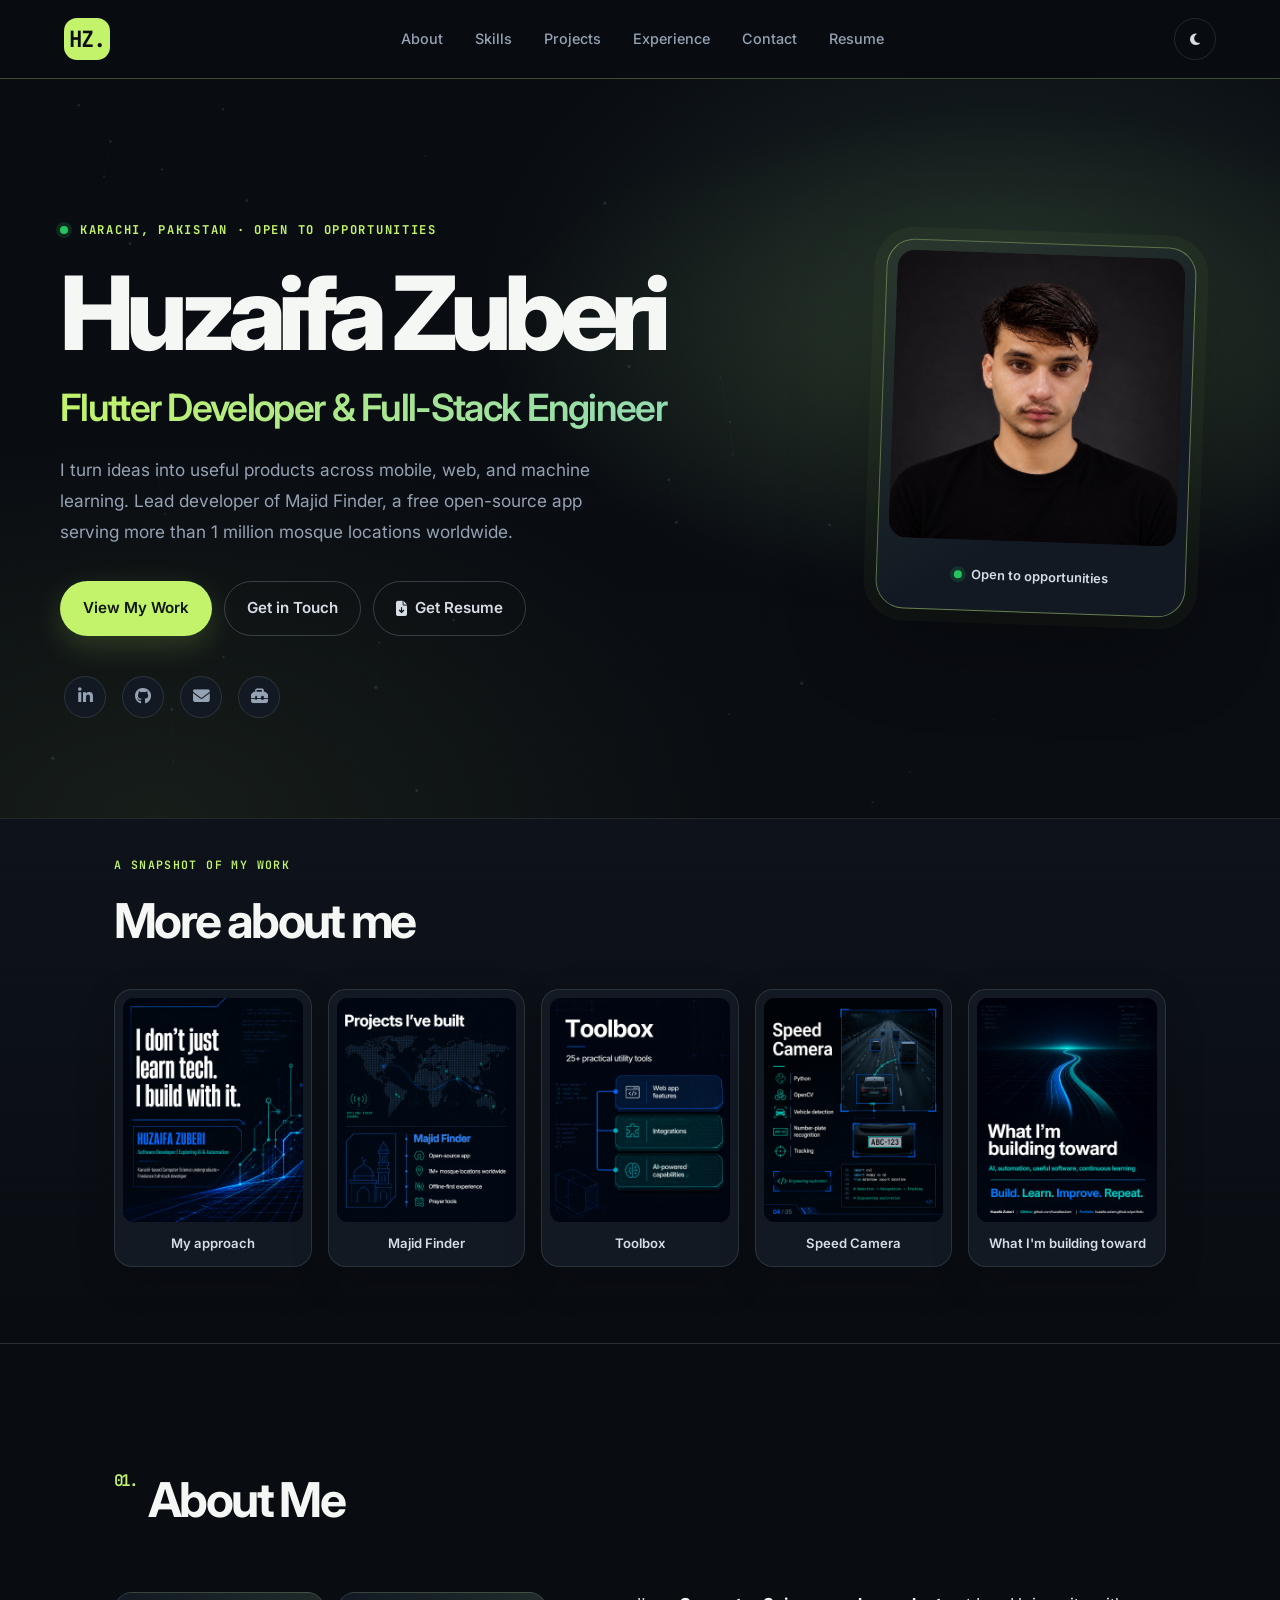
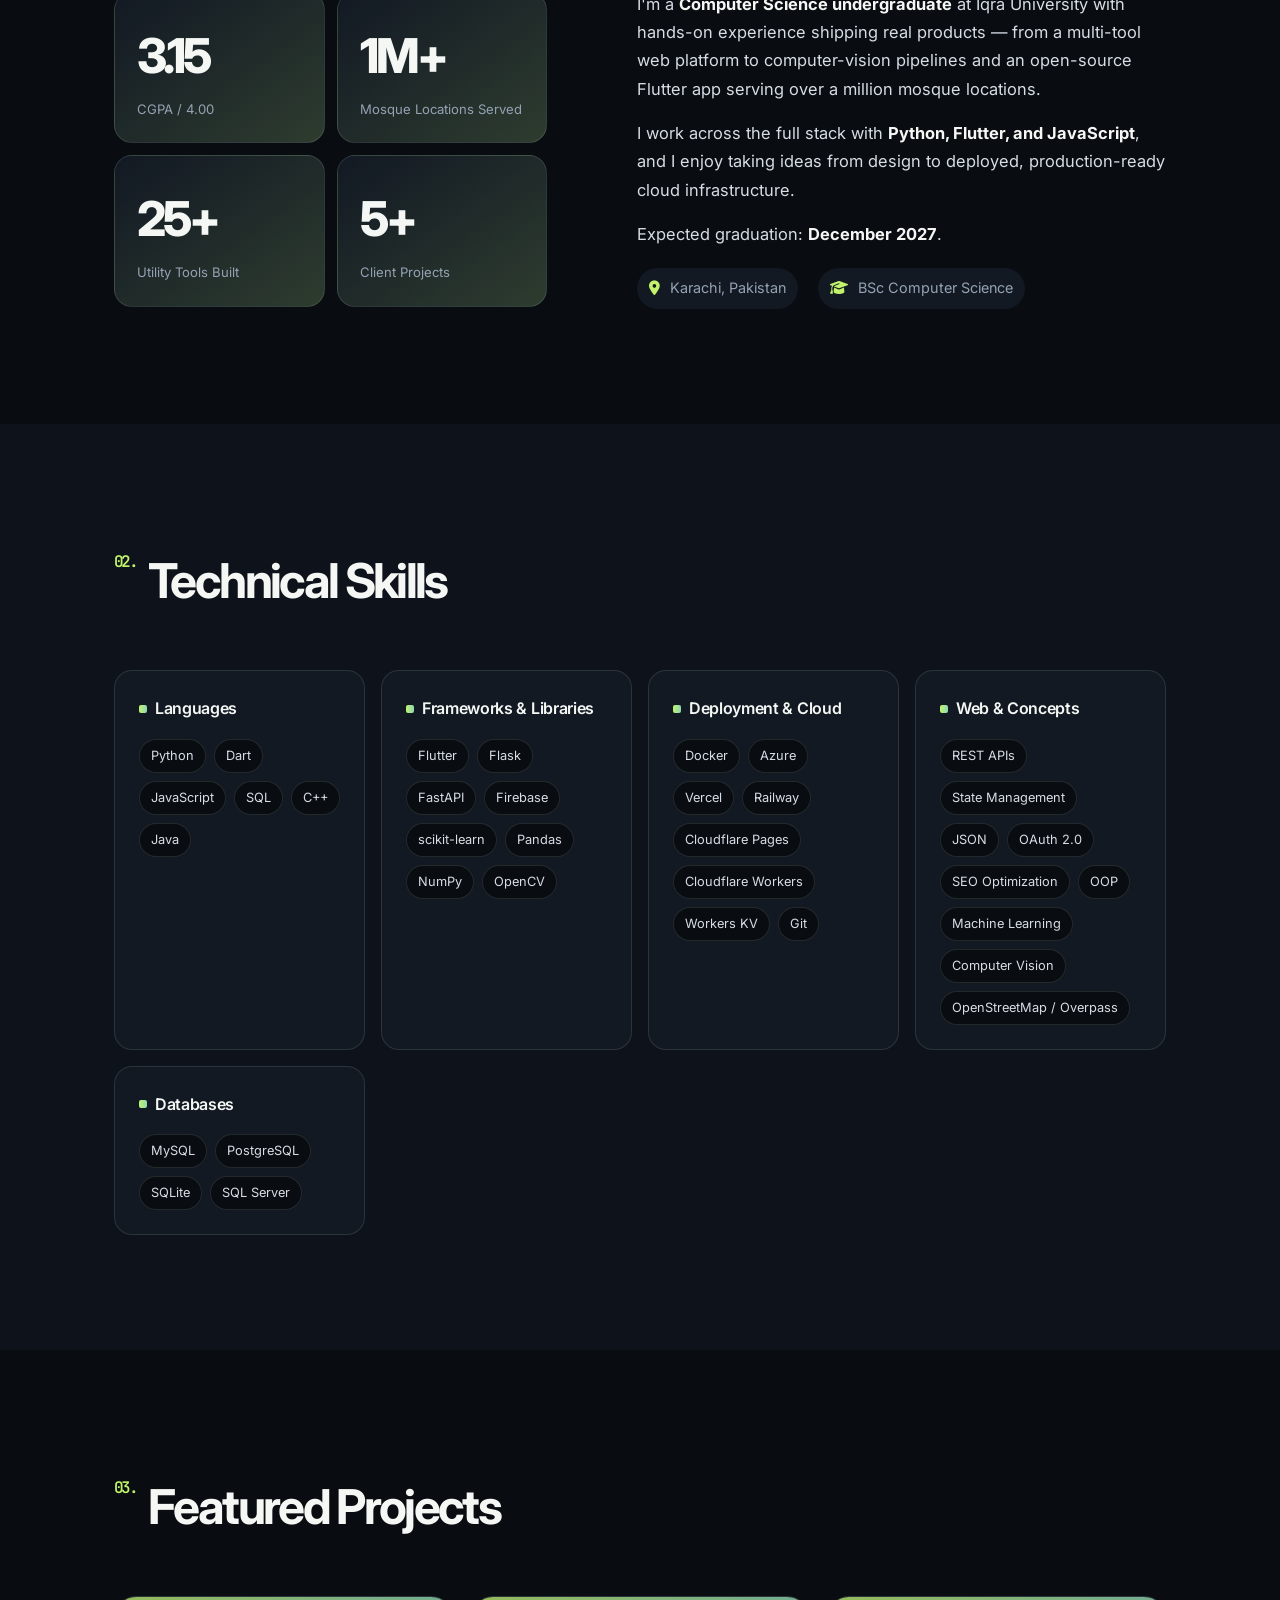
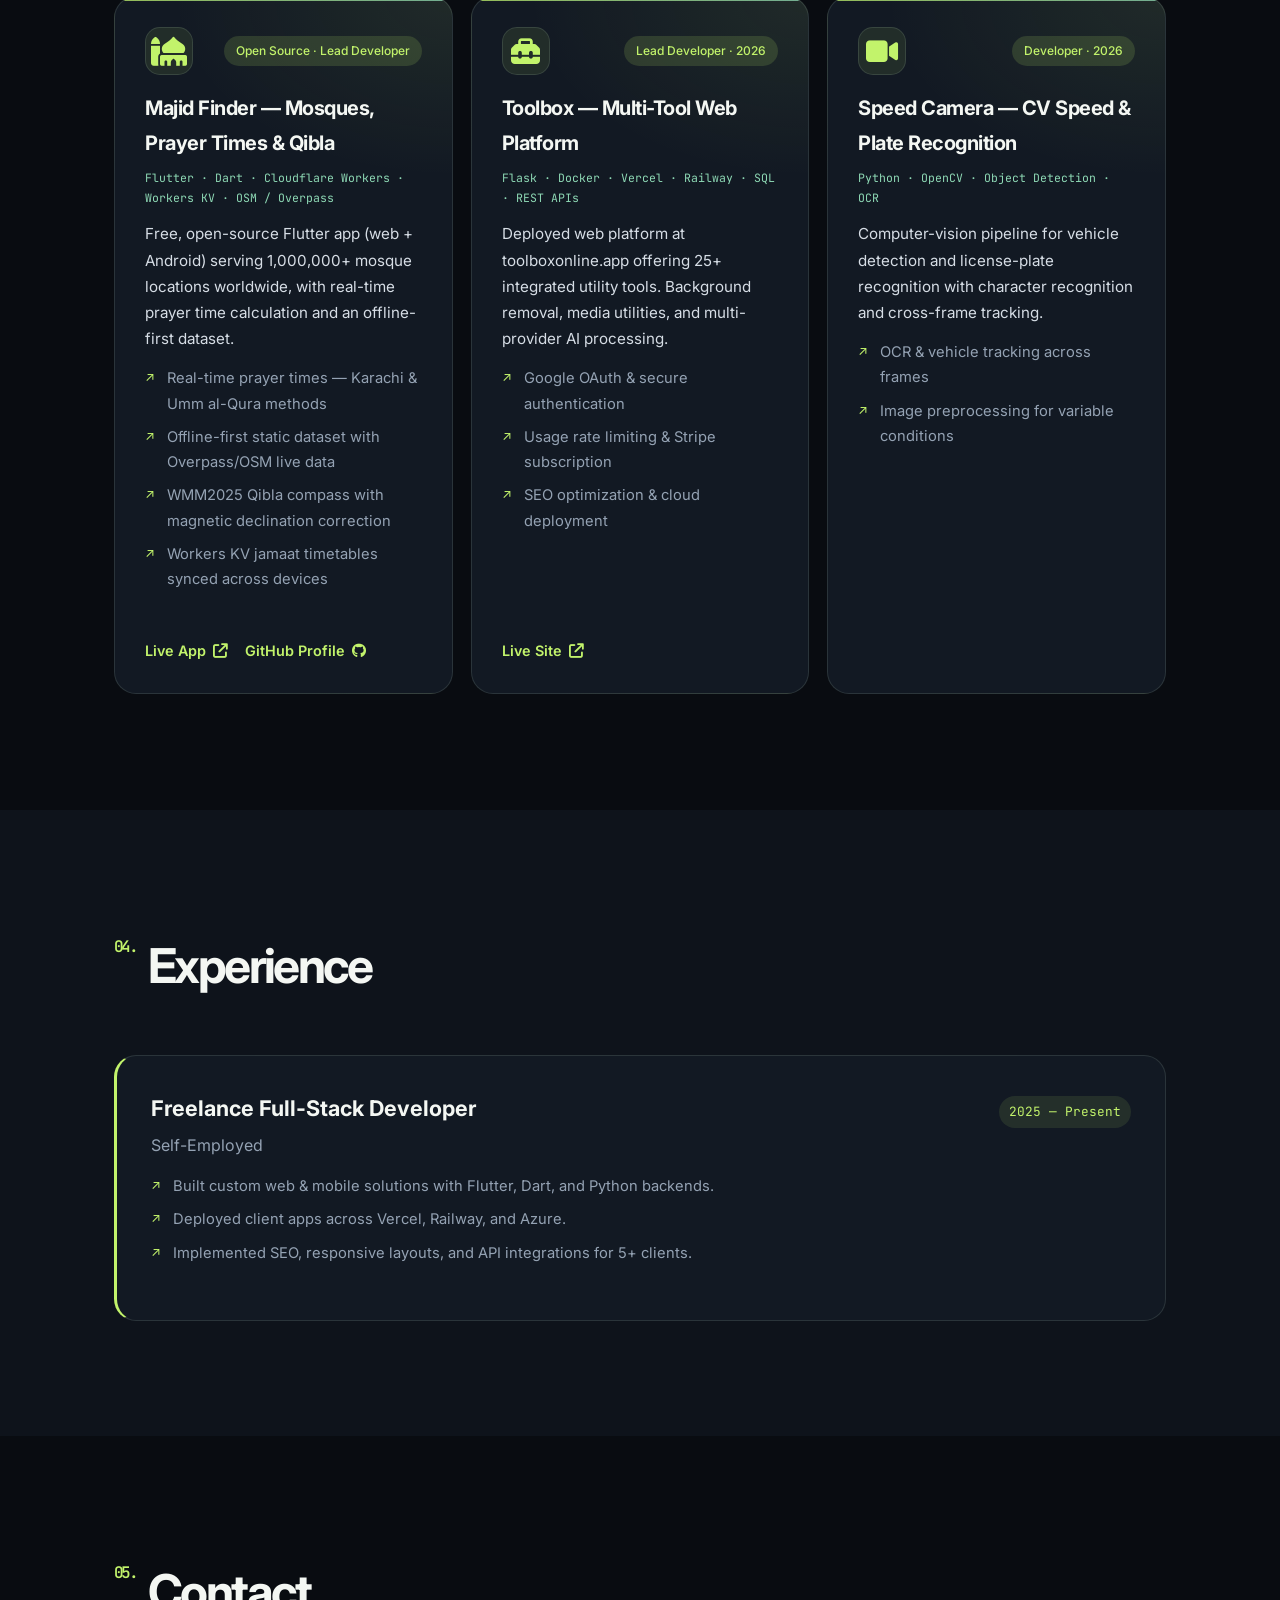
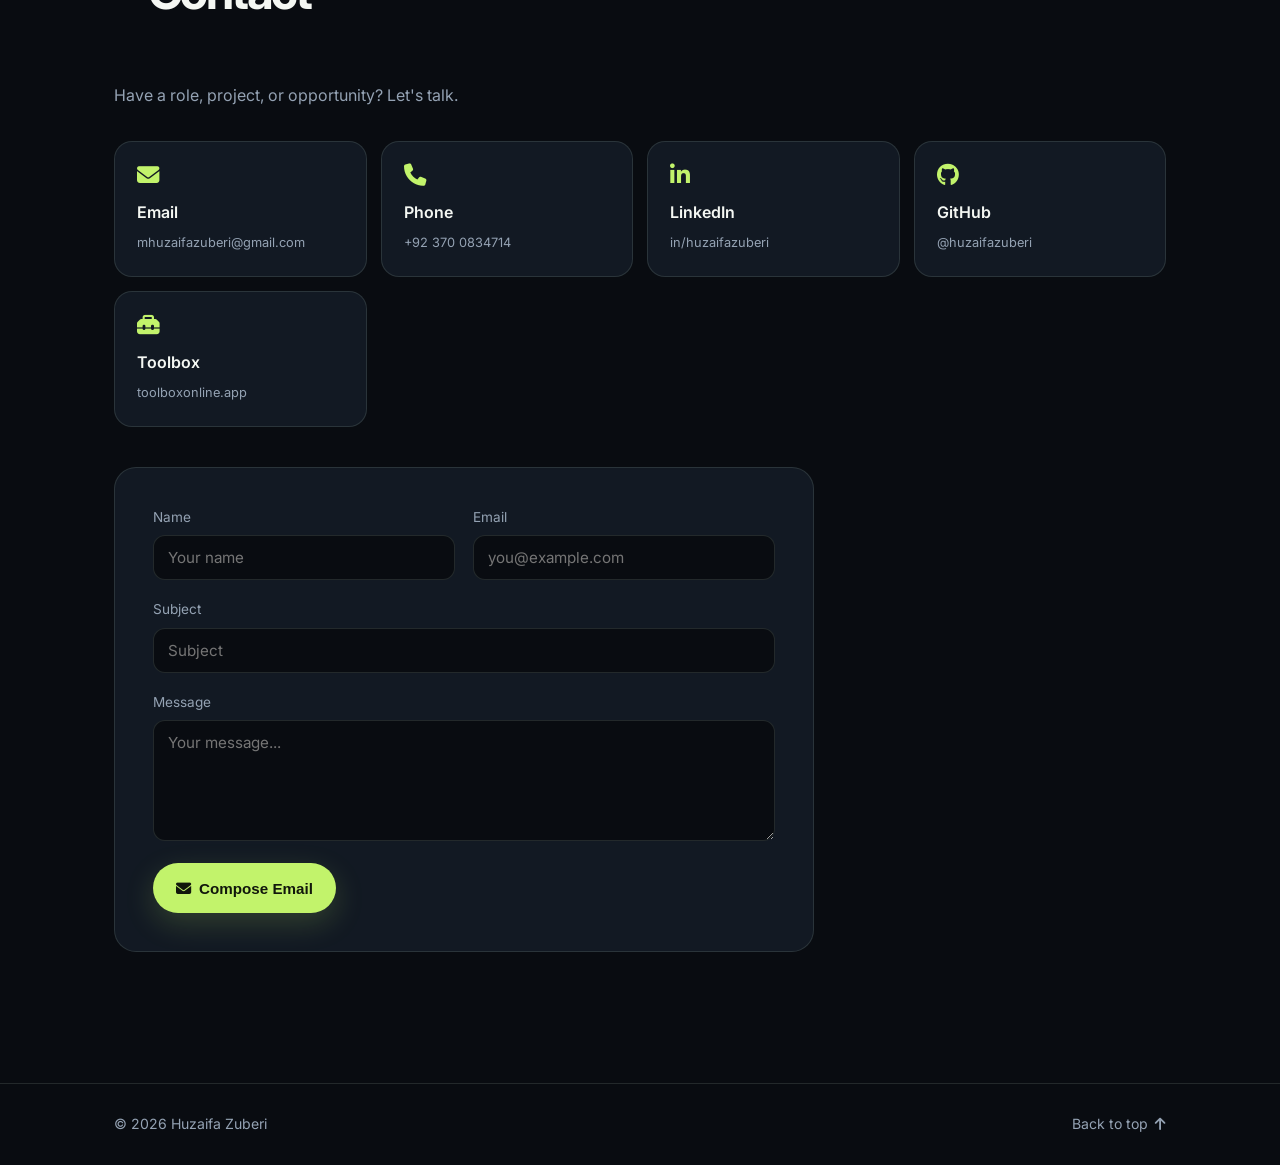
==== commit 4a61dc3a: "Update portfolio profile photo" ====
--- a/index.html
+++ b/index.html
@@ -9,7 +9,7 @@
   <meta property="og:description" content="Flutter &amp; Dart cross-platform apps, full-stack web, and machine learning projects." />
   <meta property="og:type" content="website" />
   <meta property="og:url" content="https://huzaifa-zuberi.github.io/portfolio/" />
-  <meta property="og:image" content="https://huzaifa-zuberi.github.io/portfolio/assets/huzaifa-zuberi-profile.jpg" />
+  <meta property="og:image" content="https://huzaifa-zuberi.github.io/portfolio/assets/huzaifa-zuberi-profile.png" />
   <meta name="twitter:card" content="summary_large_image" />
   <meta name="theme-color" content="#0f172a" />
   <title>Huzaifa Zuberi — Flutter Developer Portfolio</title>
@@ -64,7 +64,7 @@
             </div>
           </div>
           <figure class="profile-frame">
-            <img src="assets/huzaifa-zuberi-profile.jpg" alt="Portrait of Huzaifa Zuberi" class="profile-photo" width="1189" height="1323" fetchpriority="high" />
+            <img src="assets/huzaifa-zuberi-profile.png" alt="Portrait of Huzaifa Zuberi" class="profile-photo" width="1254" height="1254" fetchpriority="high" />
             <figcaption><span class="availability-dot" aria-hidden="true"></span> Open to opportunities</figcaption>
           </figure>
         </div>
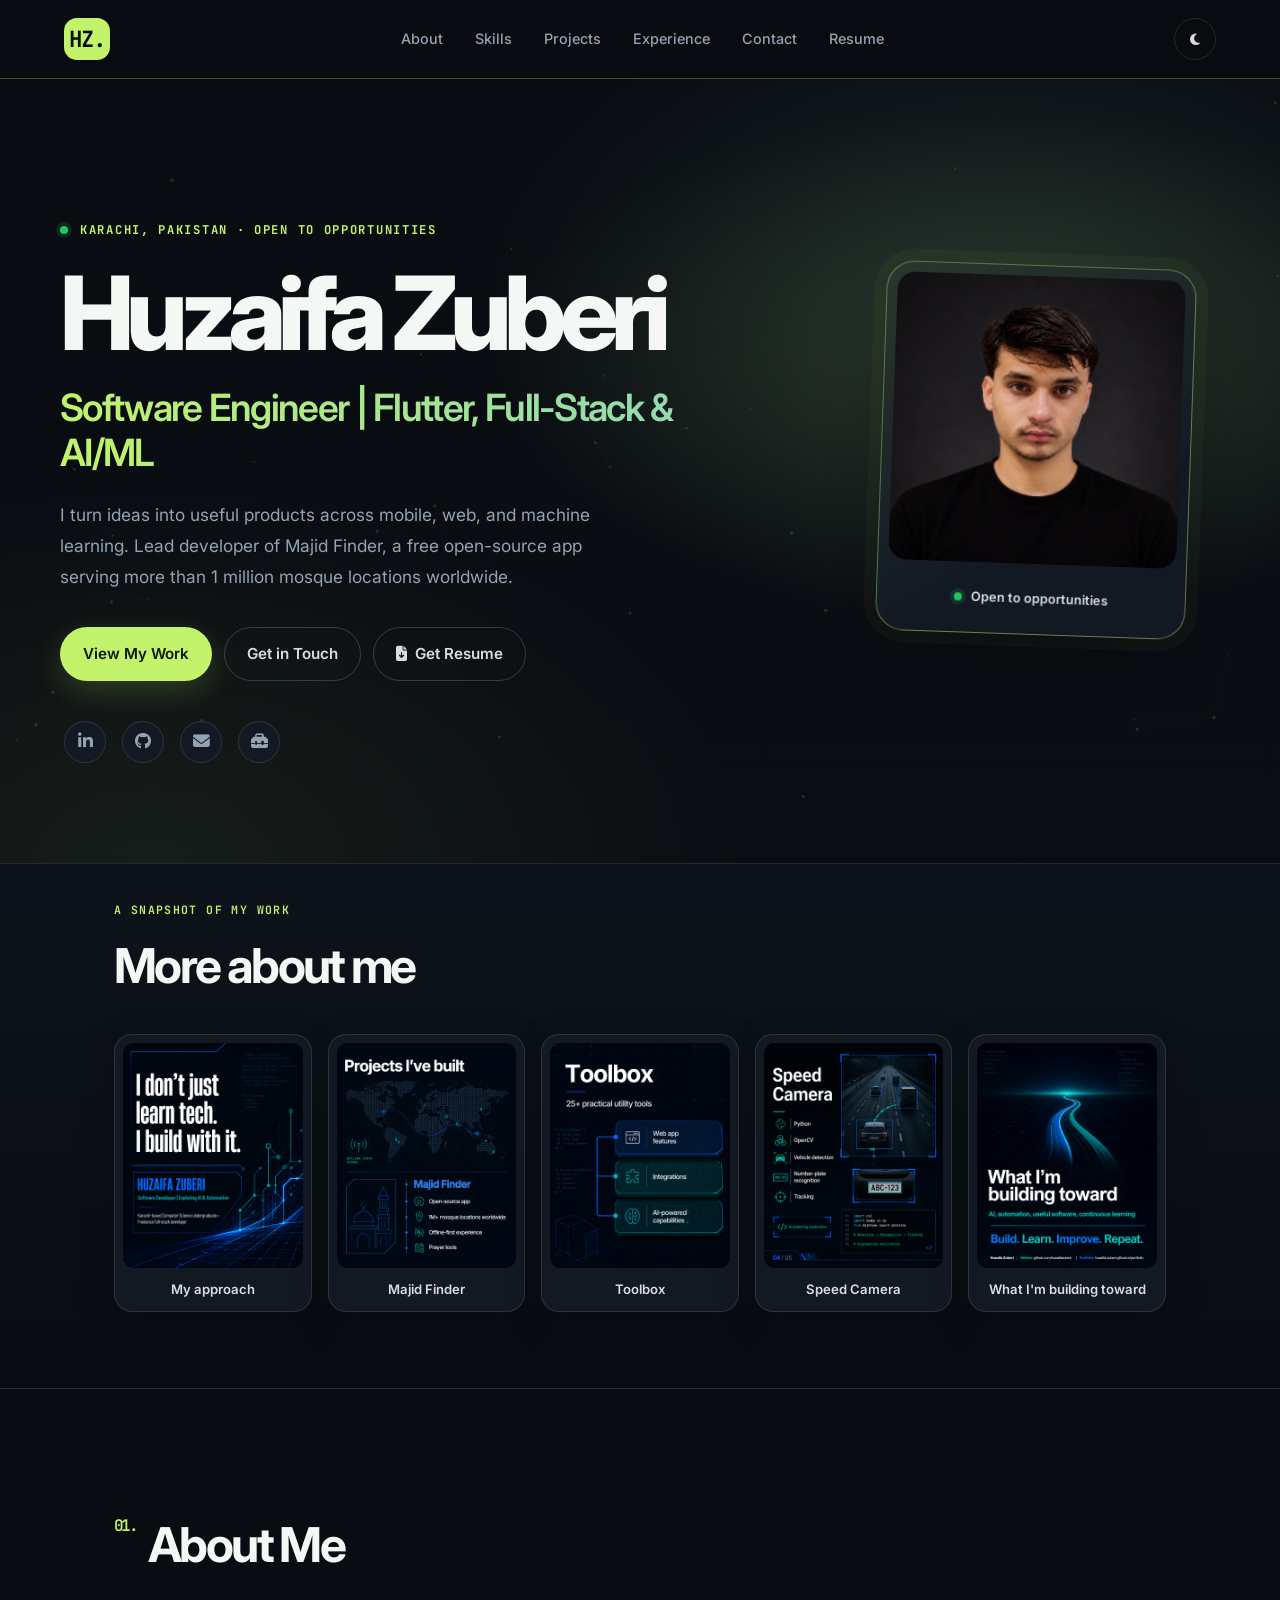
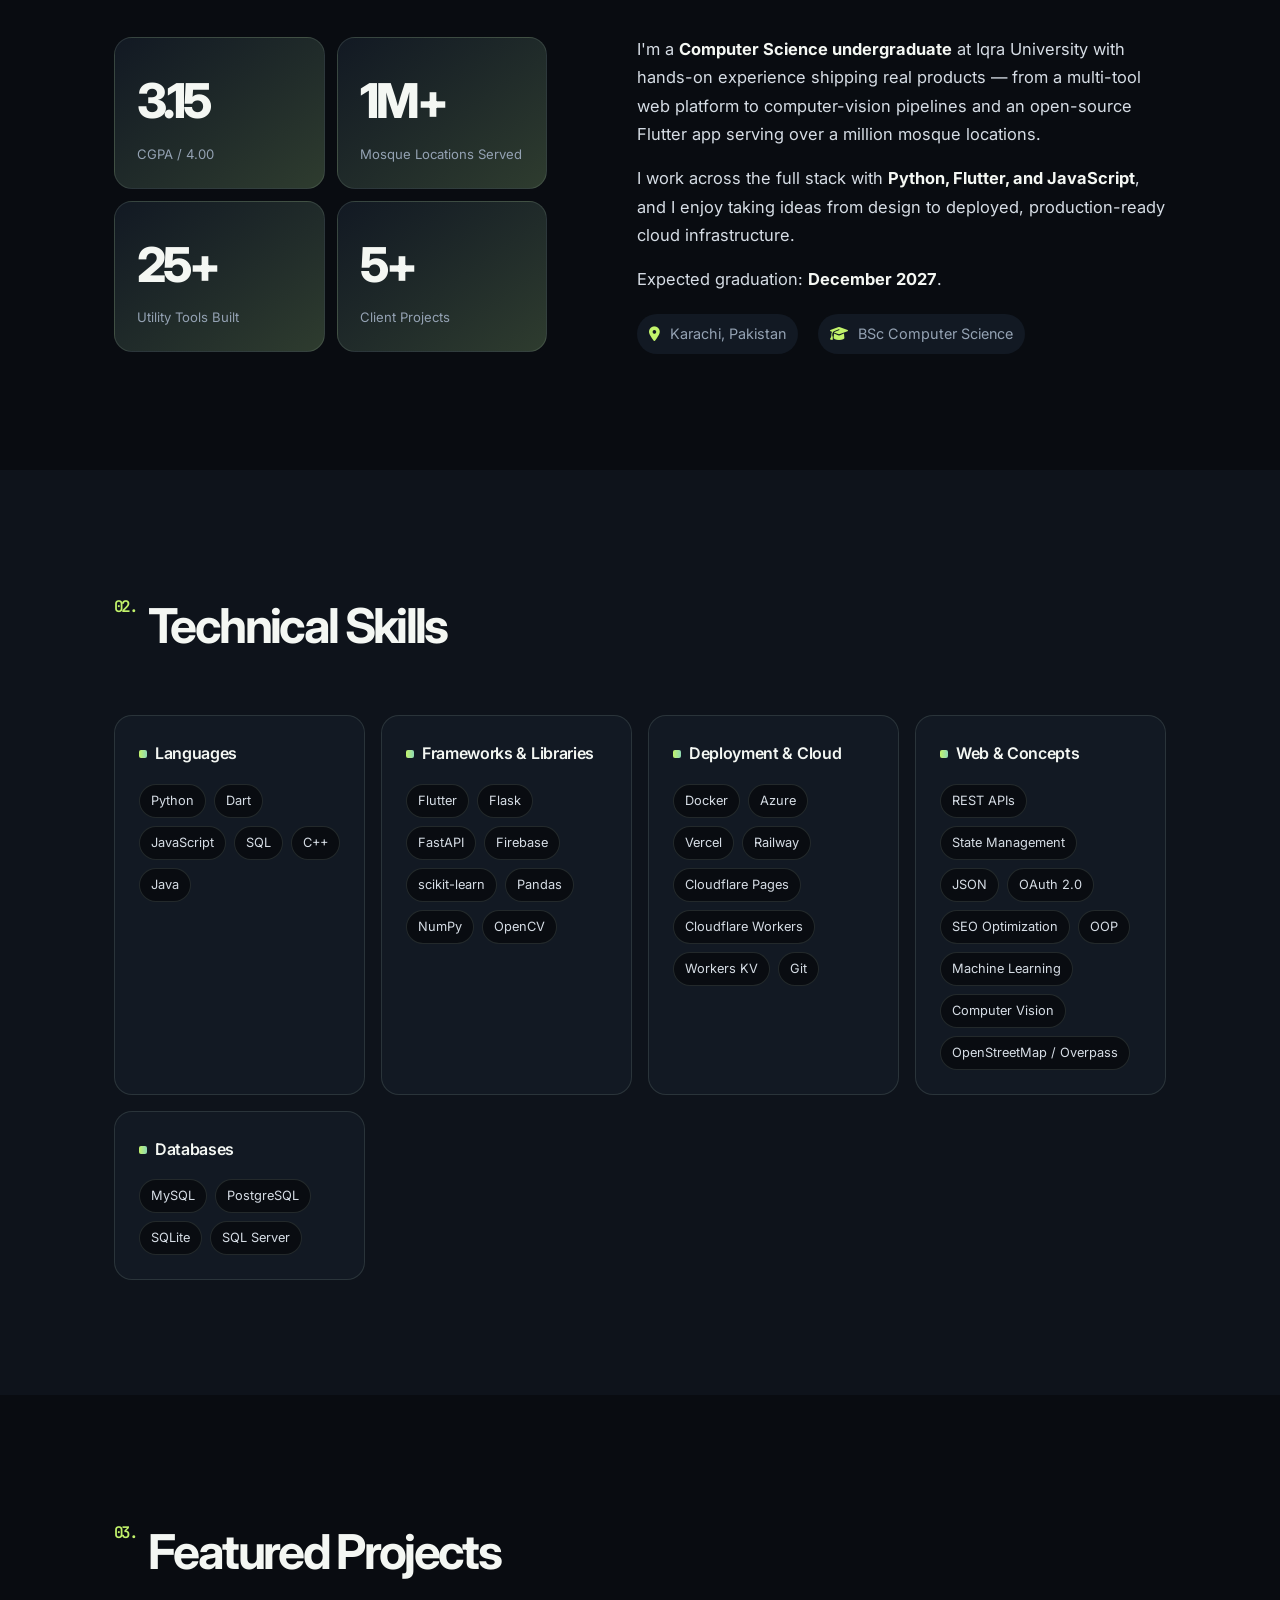
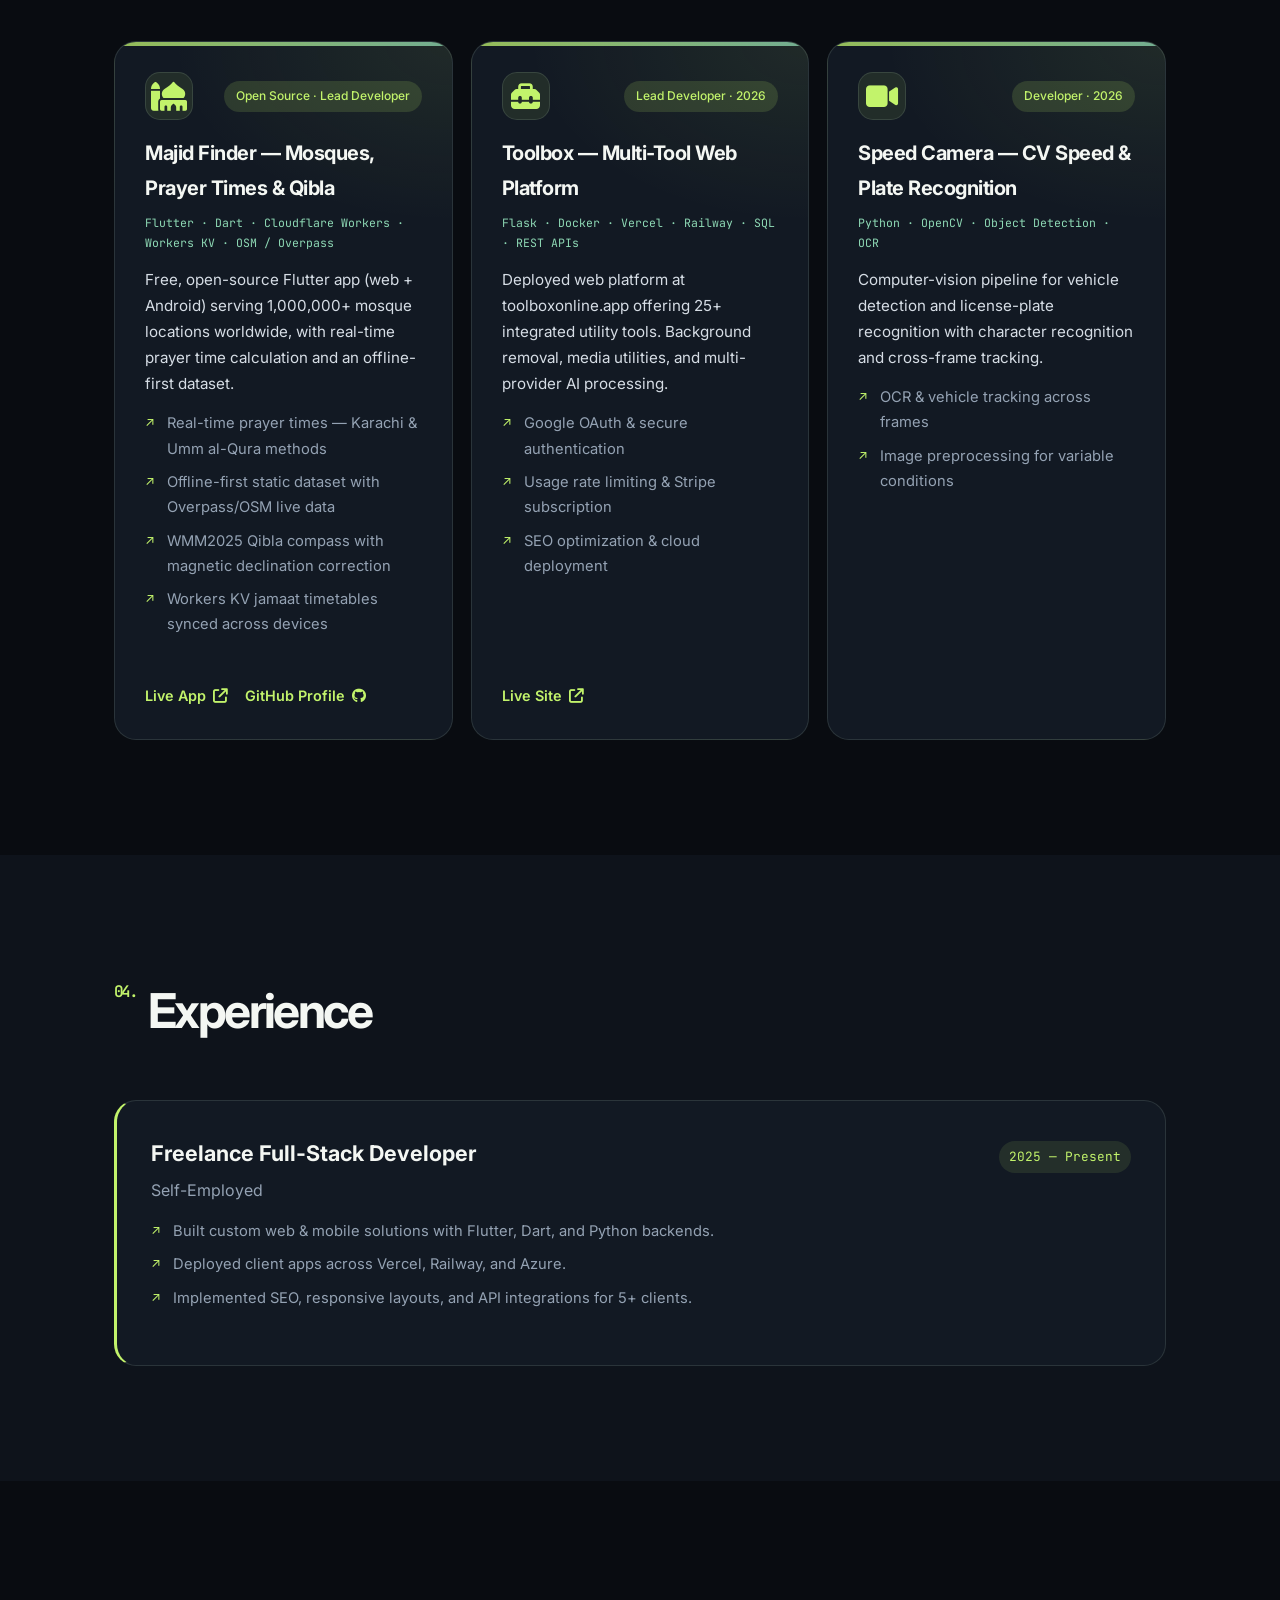
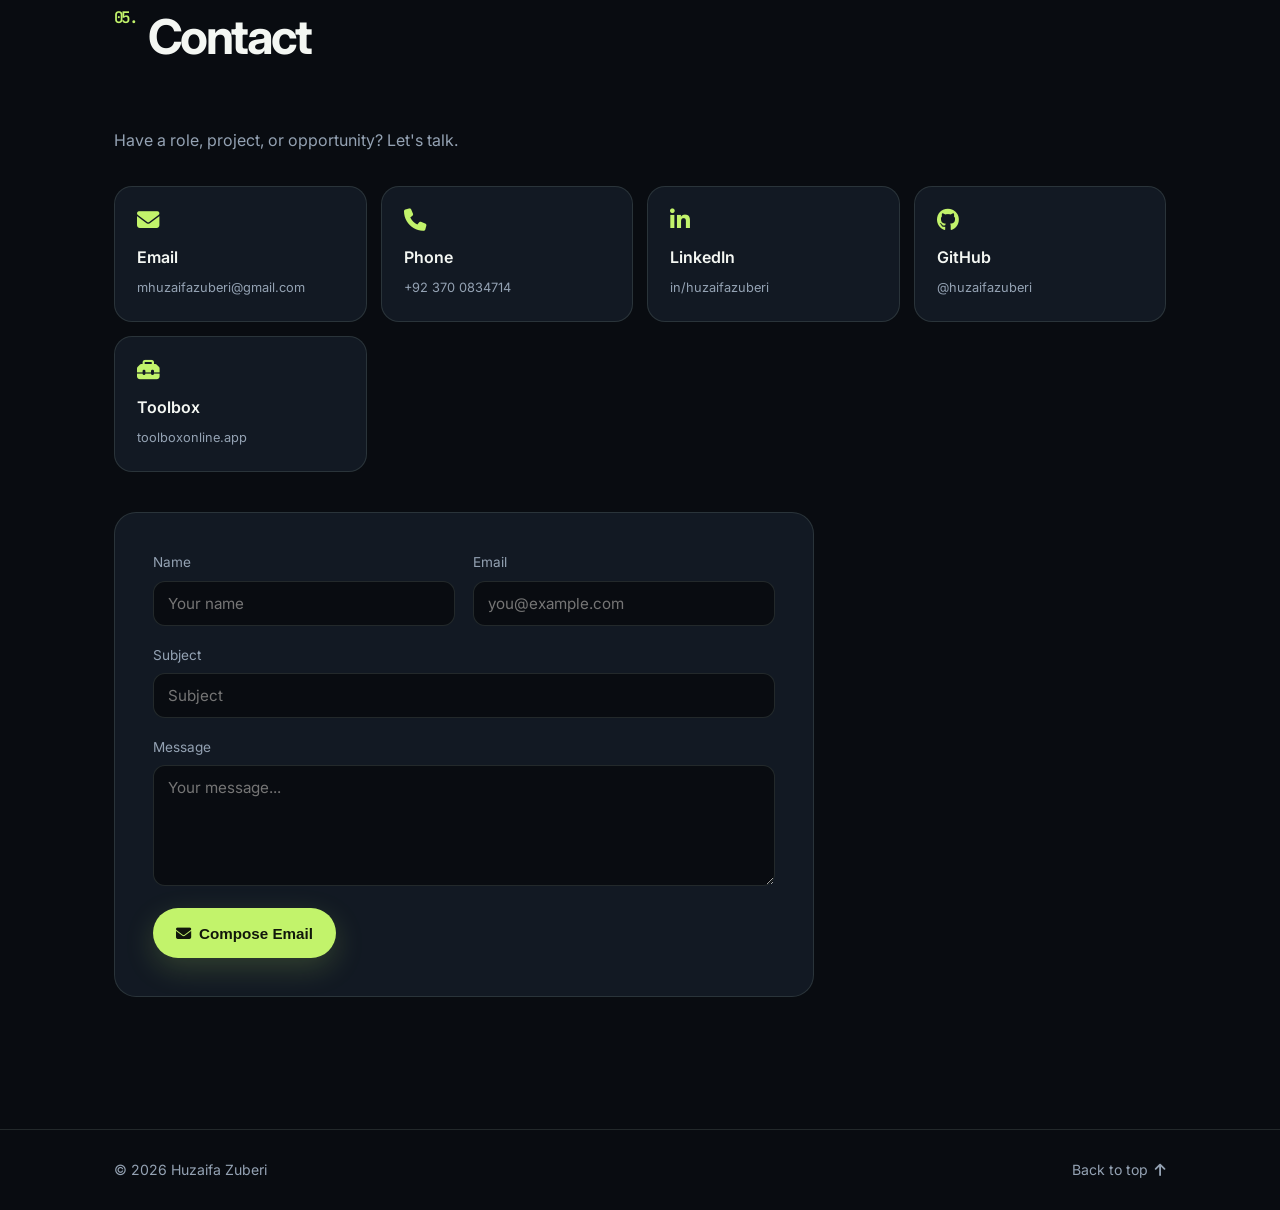
==== commit 311f30b8: "Add advanced motion to portfolio" ====
--- a/index.html
+++ b/index.html
@@ -21,6 +21,7 @@
   <link rel="stylesheet" href="styles.css" />
 </head>
 <body>
+  <div id="scrollProgress" class="scroll-progress" aria-hidden="true"></div>
   <a class="skip-link" href="#top">Skip to main content</a>
   <header class="nav">
     <div class="nav-inner">
@@ -51,7 +52,7 @@
           <div class="hero-copy">
             <p class="hero-greeting"><span class="availability-dot" aria-hidden="true"></span> KARACHI, PAKISTAN · OPEN TO OPPORTUNITIES</p>
             <h1 class="hero-name">Huzaifa Zuberi</h1>
-            <h2 class="hero-role">Flutter Developer &amp; Full-Stack Engineer</h2>
+            <h2 class="hero-role">Software Engineer | Flutter, Full-Stack &amp; AI/ML</h2>
             <p class="hero-desc">
               I turn ideas into useful products across mobile, web, and machine learning.
               Lead developer of Majid Finder, a free open-source app serving more than
--- a/styles.css
+++ b/styles.css
@@ -1227,3 +1227,100 @@
   .canva-cards-heading .section-title { font-size: 2.1rem; }
   .canva-cards-gallery { grid-auto-columns: min(72%, 255px); }
 }
+
+/* ---------- Motion polish ---------- */
+.hero-copy > * {
+  animation: rise-in .72s cubic-bezier(.2, .7, .25, 1) both;
+}
+
+.hero-copy > *:nth-child(1) { animation-delay: 60ms; }
+.hero-copy > *:nth-child(2) { animation-delay: 130ms; }
+.hero-copy > *:nth-child(3) { animation-delay: 200ms; }
+.hero-copy > *:nth-child(4) { animation-delay: 270ms; }
+.hero-copy > *:nth-child(5) { animation-delay: 340ms; }
+
+.profile-frame { animation: portrait-float 8s ease-in-out infinite; }
+
+@keyframes rise-in {
+  from { opacity: 0; transform: translateY(20px); }
+  to { opacity: 1; transform: translateY(0); }
+}
+
+@keyframes portrait-float {
+  0%, 100% { transform: translateY(0) rotate(2deg); }
+  50% { transform: translateY(-8px) rotate(1deg); }
+}
+
+.motion-enabled .reveal-target {
+  opacity: 0;
+  transform: translateY(22px);
+  transition:
+    opacity .65s ease var(--reveal-delay, 0ms),
+    transform .65s cubic-bezier(.2, .7, .25, 1) var(--reveal-delay, 0ms);
+}
+
+.motion-enabled .reveal-target.is-visible {
+  opacity: 1;
+  transform: translateY(0);
+}
+
+.project-icon { transition: transform .3s cubic-bezier(.2, .7, .25, 1), color .3s ease; }
+.project-card:hover .project-icon { transform: rotate(-7deg) scale(1.08); color: var(--accent-2); }
+.theme-toggle { transition: background .2s ease, transform .3s ease; }
+.theme-toggle:hover { transform: rotate(18deg); }
+
+@media (prefers-reduced-motion: reduce) {
+  .hero-copy > *,
+  .profile-frame { animation: none !important; }
+
+  .motion-enabled .reveal-target {
+    opacity: 1 !important;
+    transform: none !important;
+    transition: none !important;
+  }
+
+  .btn:hover,
+  .project-card:hover,
+  .project-card:hover .project-icon,
+  .canva-card:hover,
+  .theme-toggle:hover { transform: none !important; }
+}
+
+.scroll-progress {
+  position: fixed;
+  z-index: 300;
+  top: 0;
+  left: 0;
+  width: 100%;
+  height: 3px;
+  pointer-events: none;
+}
+
+.scroll-progress::before {
+  display: block;
+  width: 100%;
+  height: 100%;
+  background: linear-gradient(90deg, var(--accent), var(--accent-2));
+  box-shadow: 0 0 12px color-mix(in srgb, var(--accent) 70%, transparent);
+  content: "";
+  transform: scaleX(var(--scroll-progress, 0));
+  transform-origin: left center;
+}
+
+.project-card { isolation: isolate; }
+
+.project-card::after {
+  position: absolute;
+  z-index: 0;
+  inset: 0;
+  border-radius: inherit;
+  background: radial-gradient(300px circle at var(--pointer-x, 100%) var(--pointer-y, 0%), color-mix(in srgb, var(--accent) 13%, transparent), transparent 72%);
+  content: "";
+  opacity: 0;
+  transition: opacity .35s ease;
+  pointer-events: none;
+}
+
+.project-card > * { position: relative; z-index: 1; }
+.project-card::before { z-index: 2; }
+.project-card:hover::after { opacity: 1; }
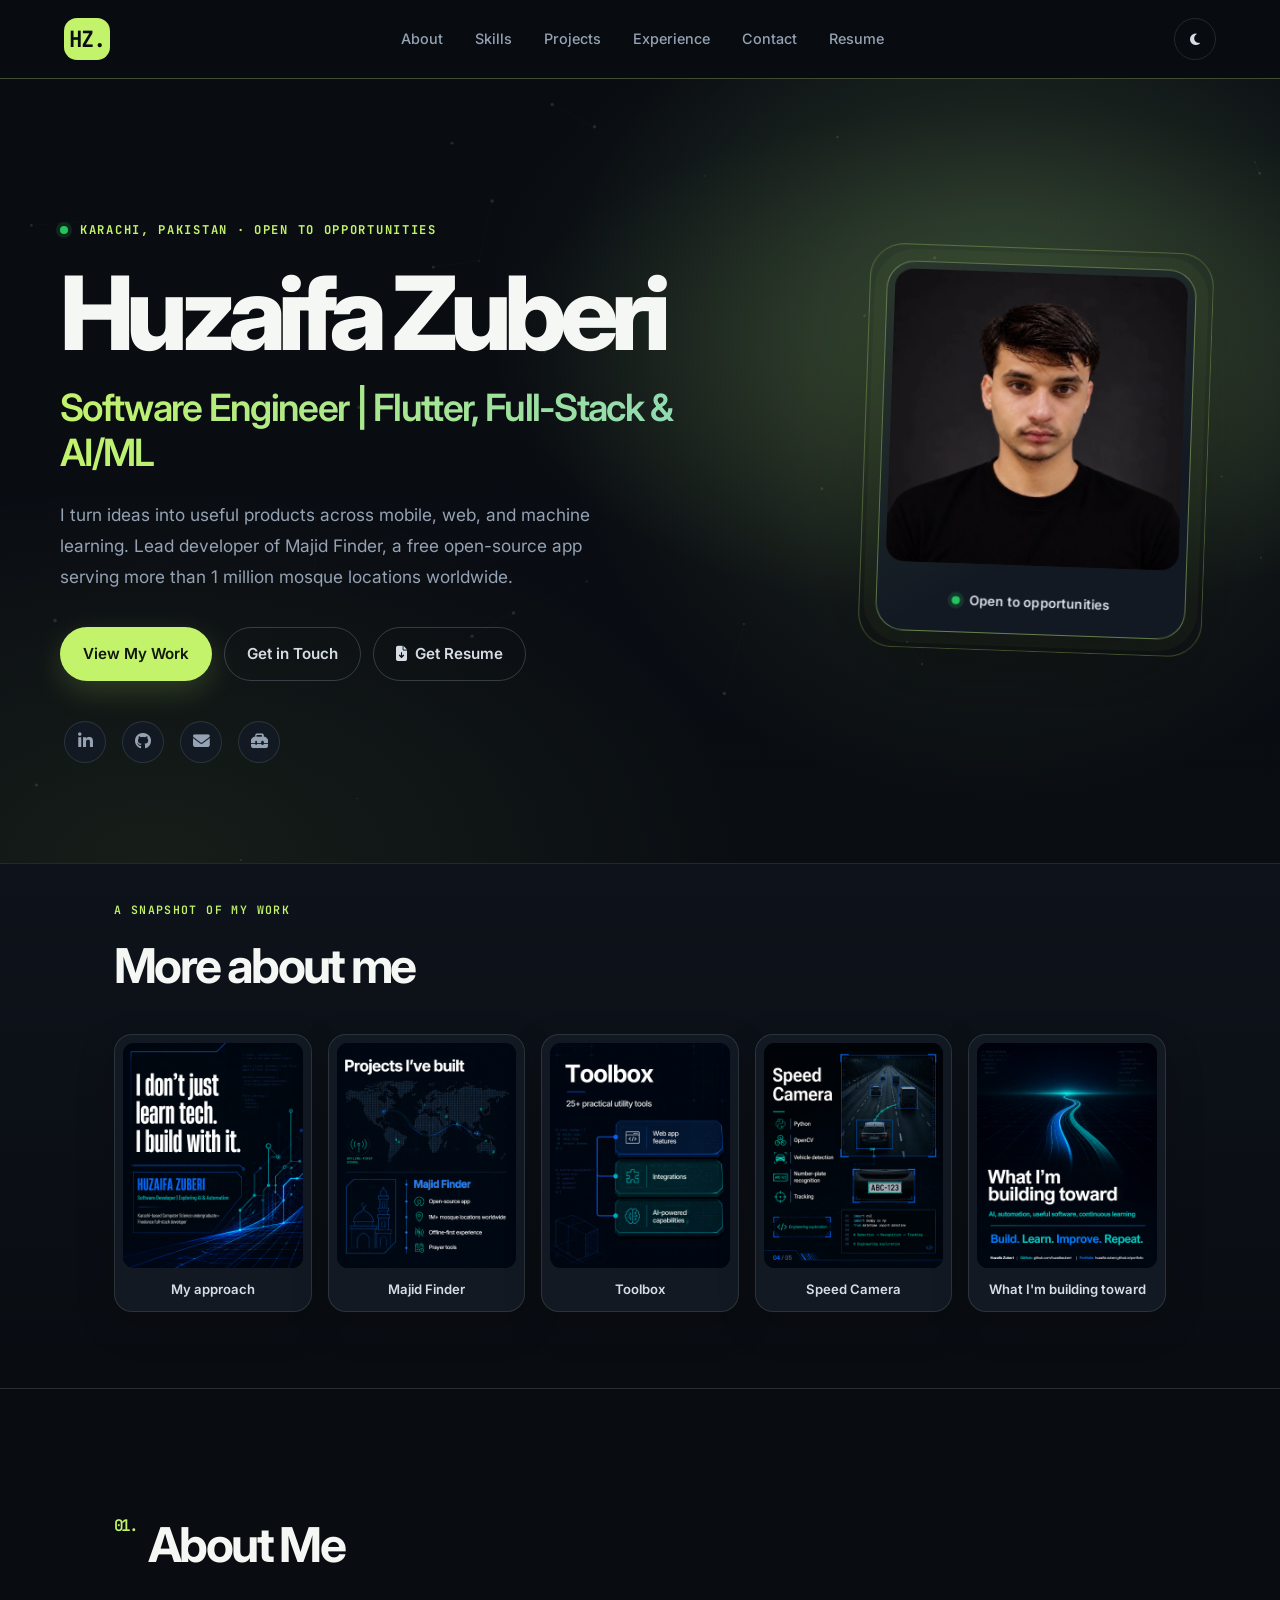
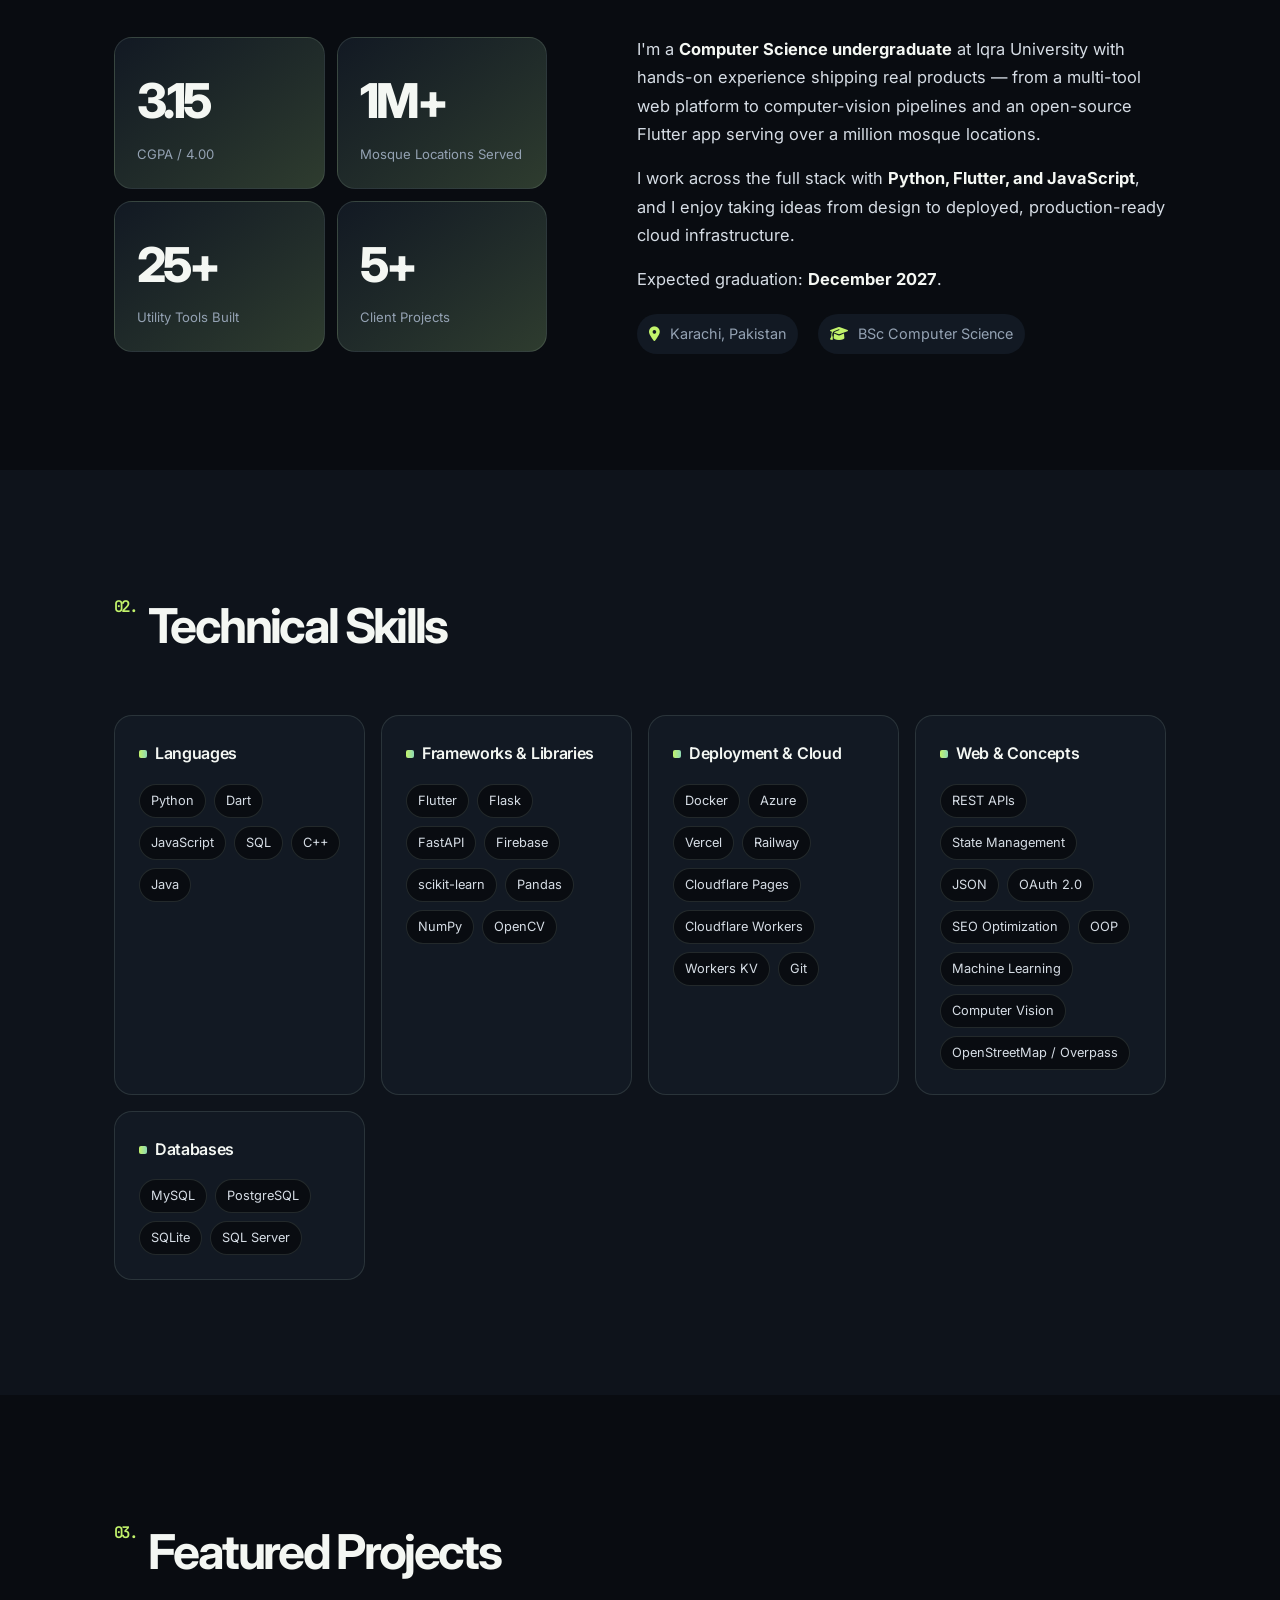
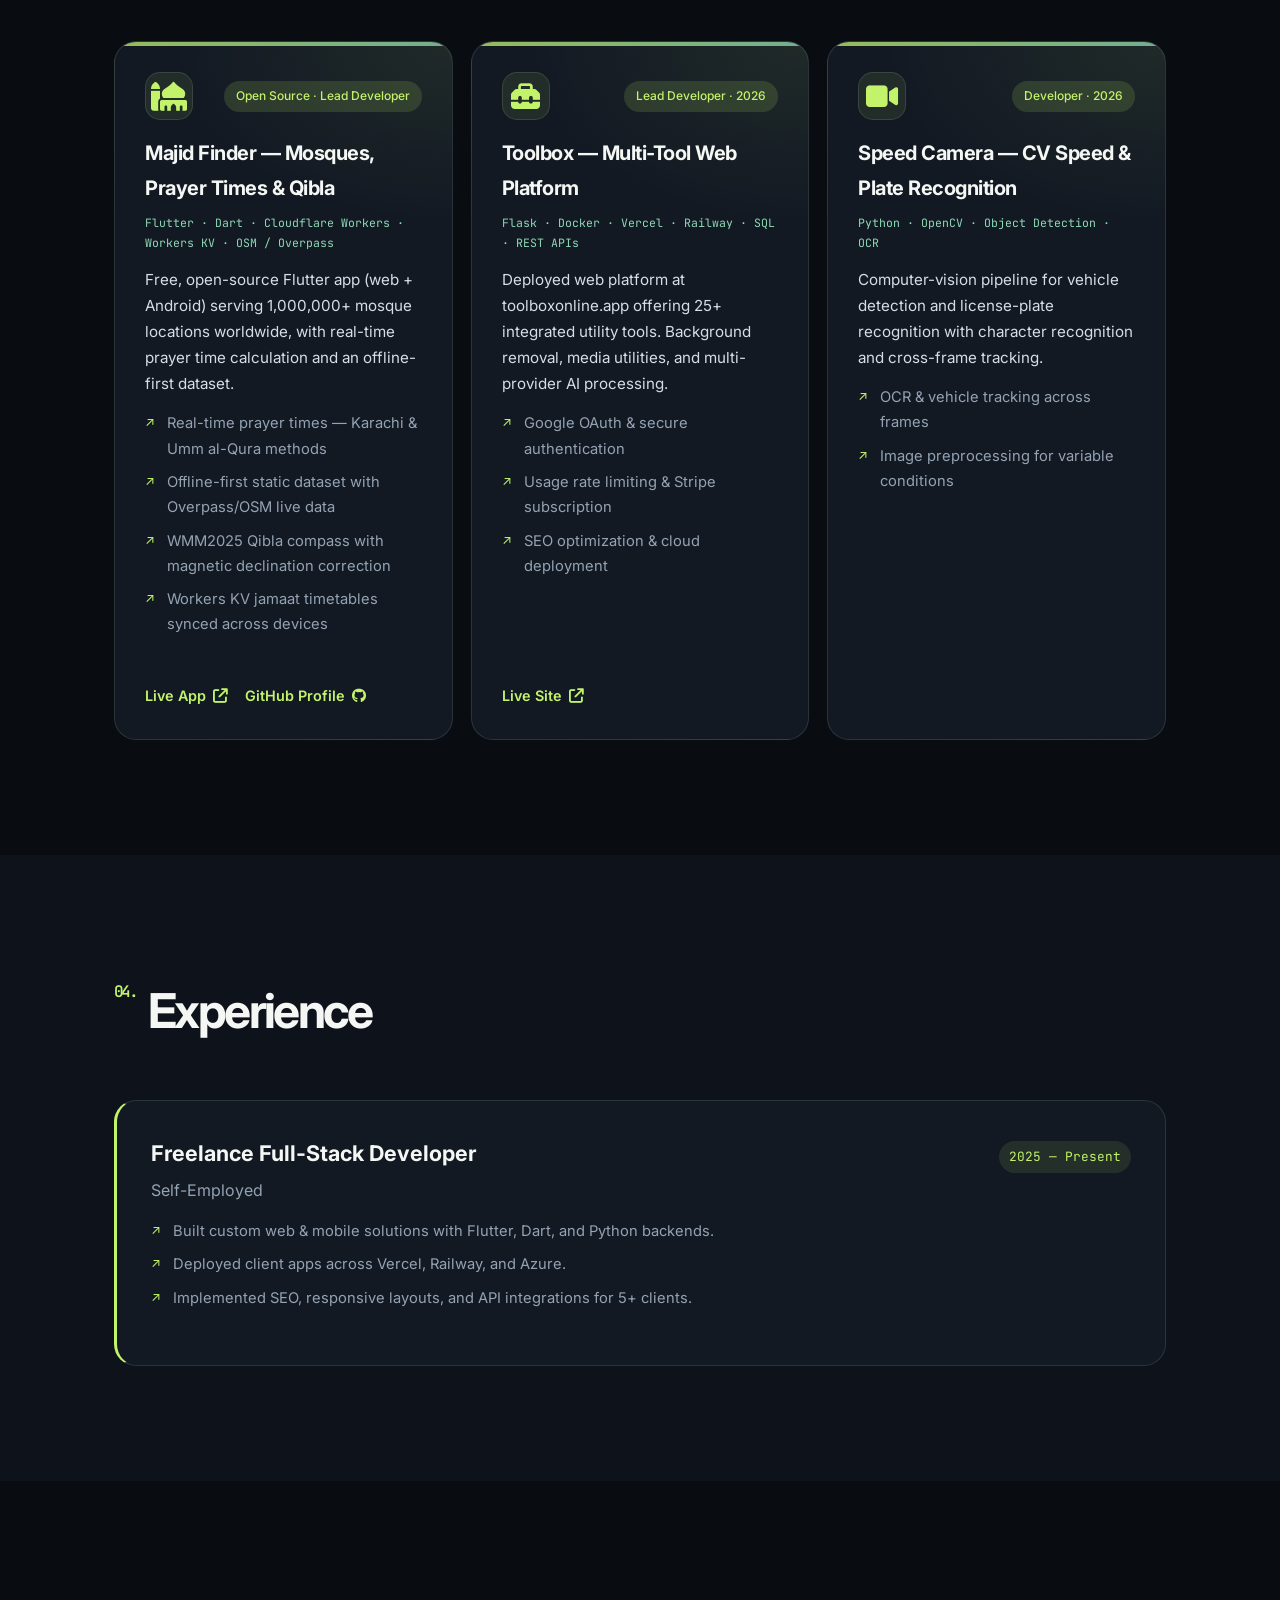
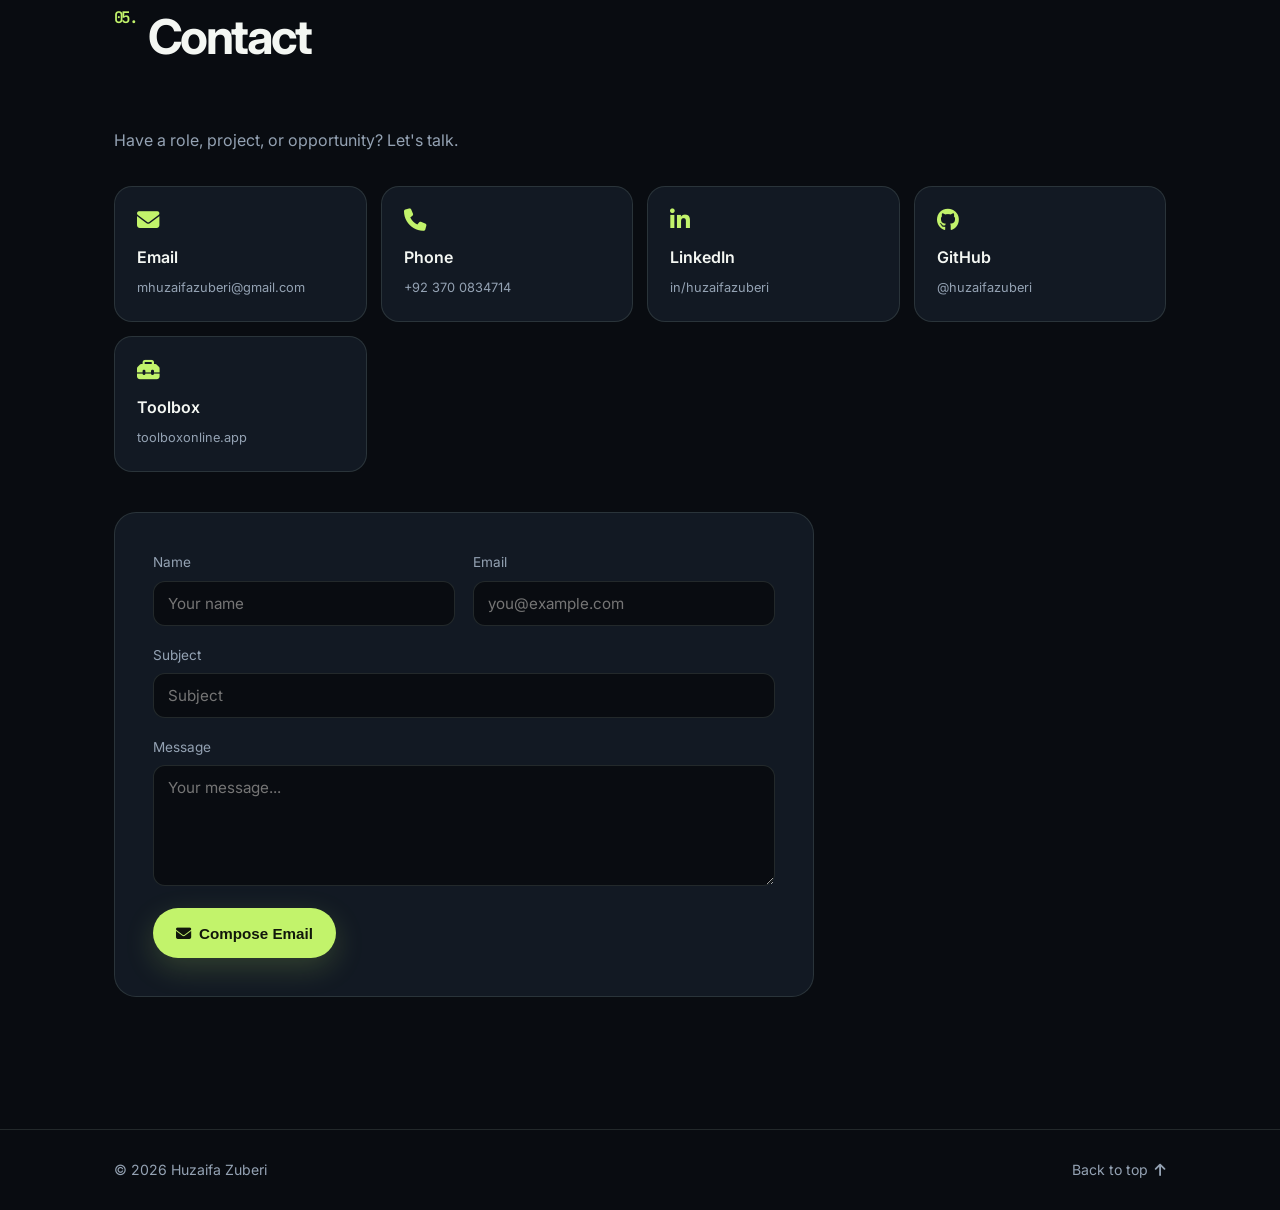
==== commit 9fb685e2: "Optimize profile photo loading" ====
--- a/index.html
+++ b/index.html
@@ -9,7 +9,7 @@
   <meta property="og:description" content="Flutter &amp; Dart cross-platform apps, full-stack web, and machine learning projects." />
   <meta property="og:type" content="website" />
   <meta property="og:url" content="https://huzaifa-zuberi.github.io/portfolio/" />
-  <meta property="og:image" content="https://huzaifa-zuberi.github.io/portfolio/assets/huzaifa-zuberi-profile.png" />
+  <meta property="og:image" content="https://huzaifa-zuberi.github.io/portfolio/assets/huzaifa-zuberi-profile.jpg" />
   <meta name="twitter:card" content="summary_large_image" />
   <meta name="theme-color" content="#0f172a" />
   <title>Huzaifa Zuberi — Flutter Developer Portfolio</title>
@@ -65,7 +65,7 @@
             </div>
           </div>
           <figure class="profile-frame">
-            <img src="assets/huzaifa-zuberi-profile.png" alt="Portrait of Huzaifa Zuberi" class="profile-photo" width="1254" height="1254" fetchpriority="high" />
+            <img src="assets/huzaifa-zuberi-profile.webp" alt="Portrait of Huzaifa Zuberi" class="profile-photo" width="800" height="800" fetchpriority="high" />
             <figcaption><span class="availability-dot" aria-hidden="true"></span> Open to opportunities</figcaption>
           </figure>
         </div>
--- a/styles.css
+++ b/styles.css
@@ -1239,6 +1239,7 @@
 .hero-copy > *:nth-child(4) { animation-delay: 270ms; }
 .hero-copy > *:nth-child(5) { animation-delay: 340ms; }
 
+/* Keep the portrait's gentle float while its image file loads quickly. */
 .profile-frame { animation: portrait-float 8s ease-in-out infinite; }
 
 @keyframes rise-in {
@@ -1247,8 +1248,8 @@
 }
 
 @keyframes portrait-float {
-  0%, 100% { transform: translateY(0) rotate(2deg); }
-  50% { transform: translateY(-8px) rotate(1deg); }
+  0%, 100% { translate: 0 0; }
+  50% { translate: 0 -8px; }
 }
 
 .motion-enabled .reveal-target {
@@ -1271,7 +1272,8 @@
 
 @media (prefers-reduced-motion: reduce) {
   .hero-copy > *,
-  .profile-frame { animation: none !important; }
+  .profile-frame,
+  .profile-frame::after { animation: none !important; }
 
   .motion-enabled .reveal-target {
     opacity: 1 !important;
@@ -1324,3 +1326,78 @@
 .project-card > * { position: relative; z-index: 1; }
 .project-card::before { z-index: 2; }
 .project-card:hover::after { opacity: 1; }
+
+/* ---------- Cursor-reactive 3D details ---------- */
+.hero {
+  background:
+    radial-gradient(620px circle at var(--hero-pointer-x, 78%) var(--hero-pointer-y, 36%), color-mix(in srgb, var(--accent) 12%, transparent), transparent 72%),
+    radial-gradient(ellipse at 78% 36%, color-mix(in srgb, var(--accent) 12%, transparent), transparent 36%),
+    linear-gradient(180deg, var(--bg), color-mix(in srgb, var(--bg) 84%, var(--bg-alt)));
+  transition: background-position .25s ease-out;
+}
+
+.profile-frame {
+  transform: perspective(950px) rotateX(var(--portrait-tilt-x, 0deg)) rotateY(var(--portrait-tilt-y, 0deg)) rotate(2deg);
+  transform-style: preserve-3d;
+  transition: transform .22s cubic-bezier(.2, .7, .25, 1);
+}
+
+.profile-frame::after {
+  position: absolute;
+  z-index: 0;
+  inset: -18px;
+  border: 1px solid color-mix(in srgb, var(--accent) 28%, transparent);
+  border-radius: 34px;
+  content: "";
+  pointer-events: none;
+  animation: orbit-ring 24s linear infinite;
+}
+
+@keyframes orbit-ring {
+  to { transform: rotate(360deg); }
+}
+
+.profile-photo { transform: translateZ(16px); }
+.profile-frame figcaption { transform: translateZ(24px); }
+
+.project-card {
+  transform-style: preserve-3d;
+  transition: transform .24s cubic-bezier(.2, .7, .25, 1), box-shadow .25s ease, border-color .25s ease;
+}
+
+.project-card:hover {
+  transform: perspective(1100px) rotateX(var(--card-tilt-x, 0deg)) rotateY(var(--card-tilt-y, 0deg)) translateY(-8px) scale(1.012);
+}
+
+.project-card > * { transform: translateZ(12px); }
+
+.hero-actions .btn {
+  position: relative;
+  overflow: hidden;
+  transition: transform .16s ease-out, box-shadow .25s ease;
+}
+
+.hero-actions .btn:hover {
+  transform: translate(var(--magnet-x, 0px), calc(var(--magnet-y, 0px) - 2px));
+}
+
+.hero-actions .btn::after {
+  position: absolute;
+  z-index: 0;
+  top: -40%;
+  bottom: -40%;
+  left: 0;
+  width: 36%;
+  background: linear-gradient(90deg, transparent, rgba(255, 255, 255, .32), transparent);
+  content: "";
+  transform: skewX(-18deg) translateX(-180%);
+  transition: transform .7s cubic-bezier(.2, .7, .25, 1);
+  pointer-events: none;
+}
+
+.hero-actions .btn:hover::after { transform: skewX(-18deg) translateX(390%); }
+
+@media (prefers-reduced-motion: reduce) {
+  .hero-actions .btn::after { display: none; }
+  .hero { transition: none !important; }
+}
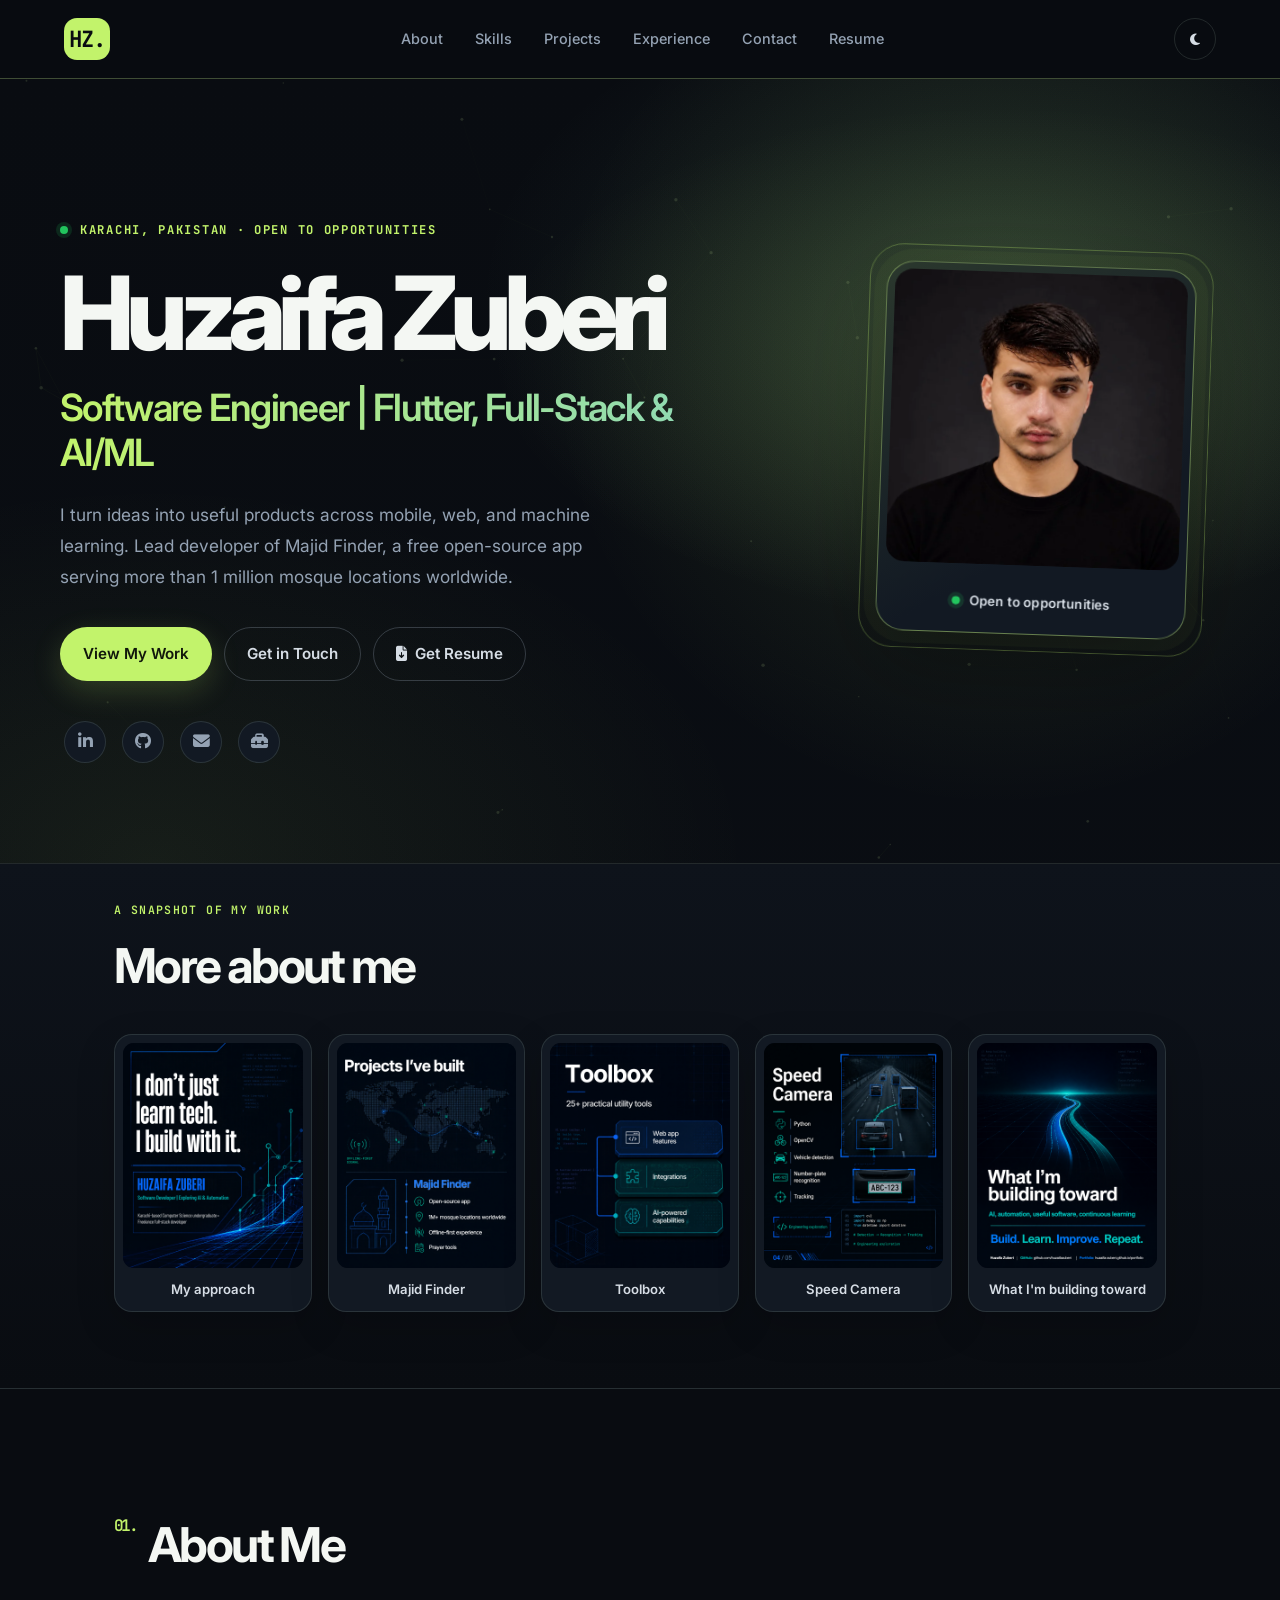
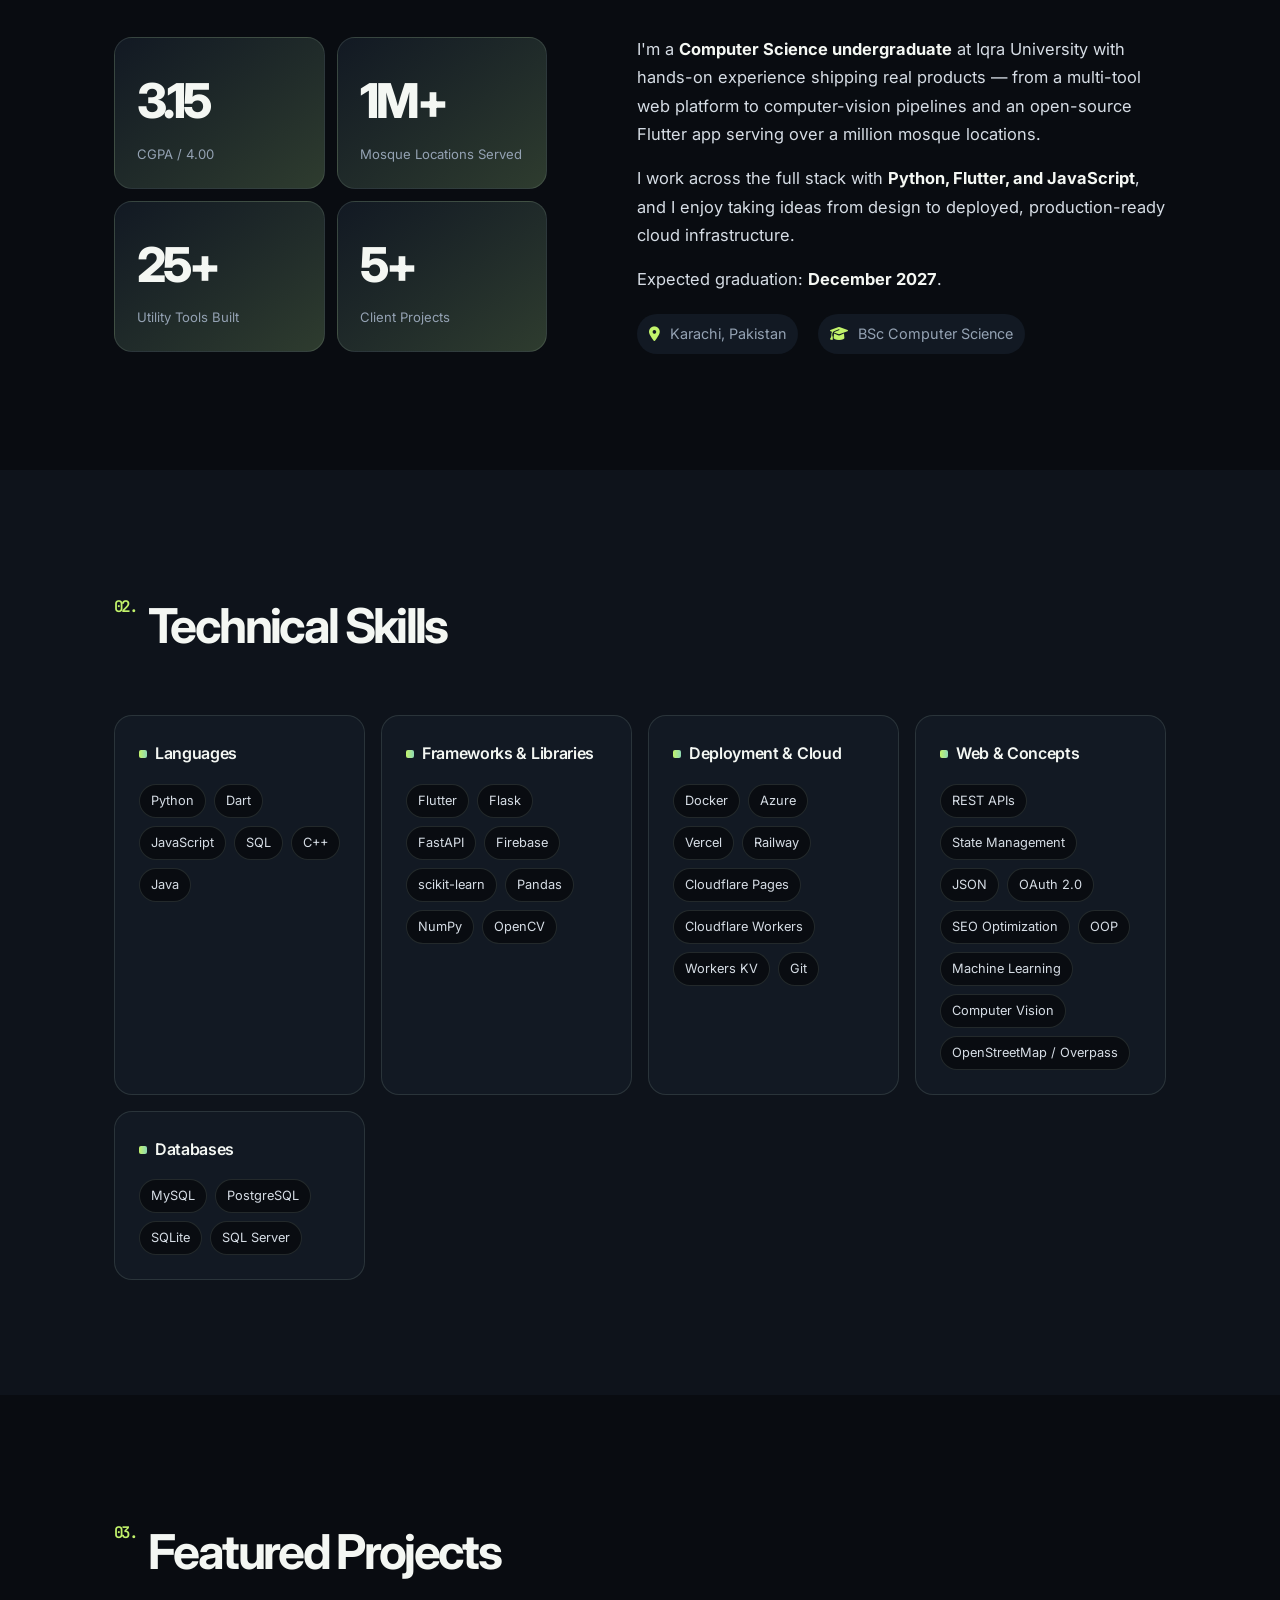
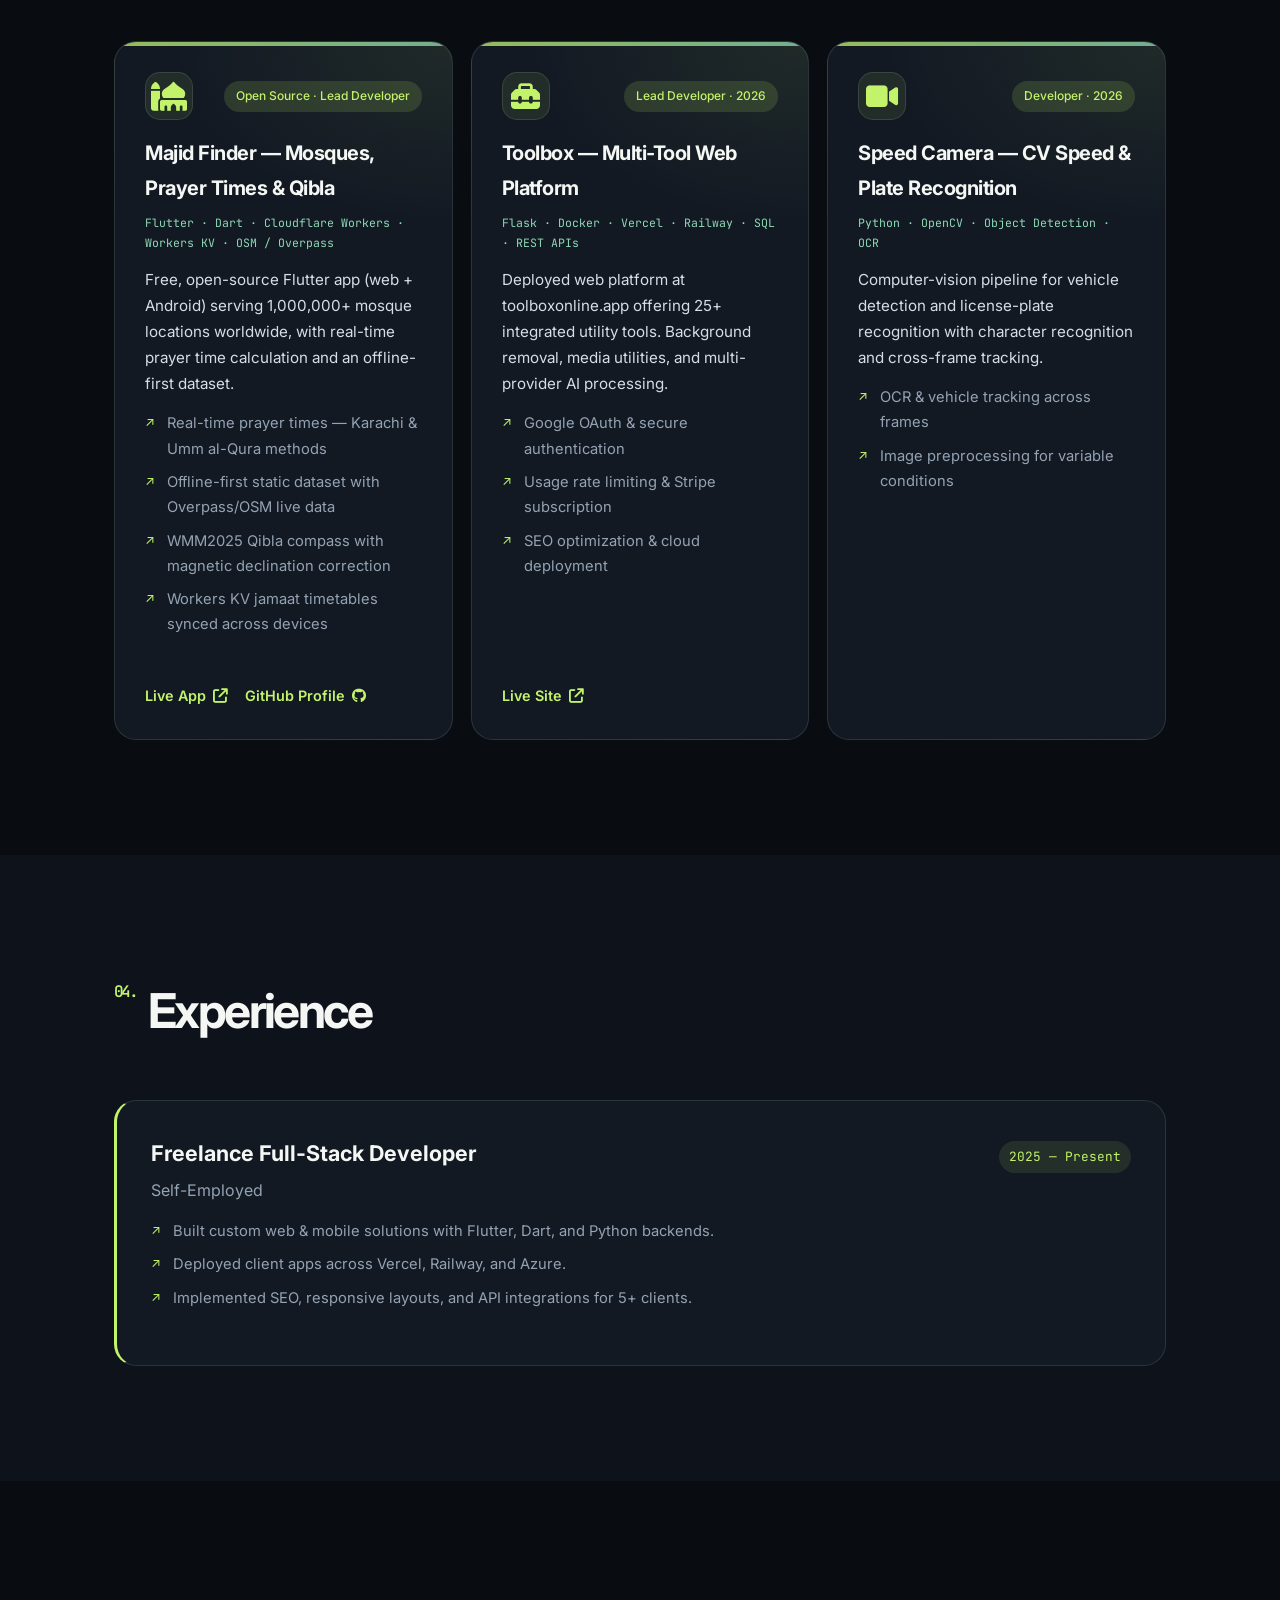
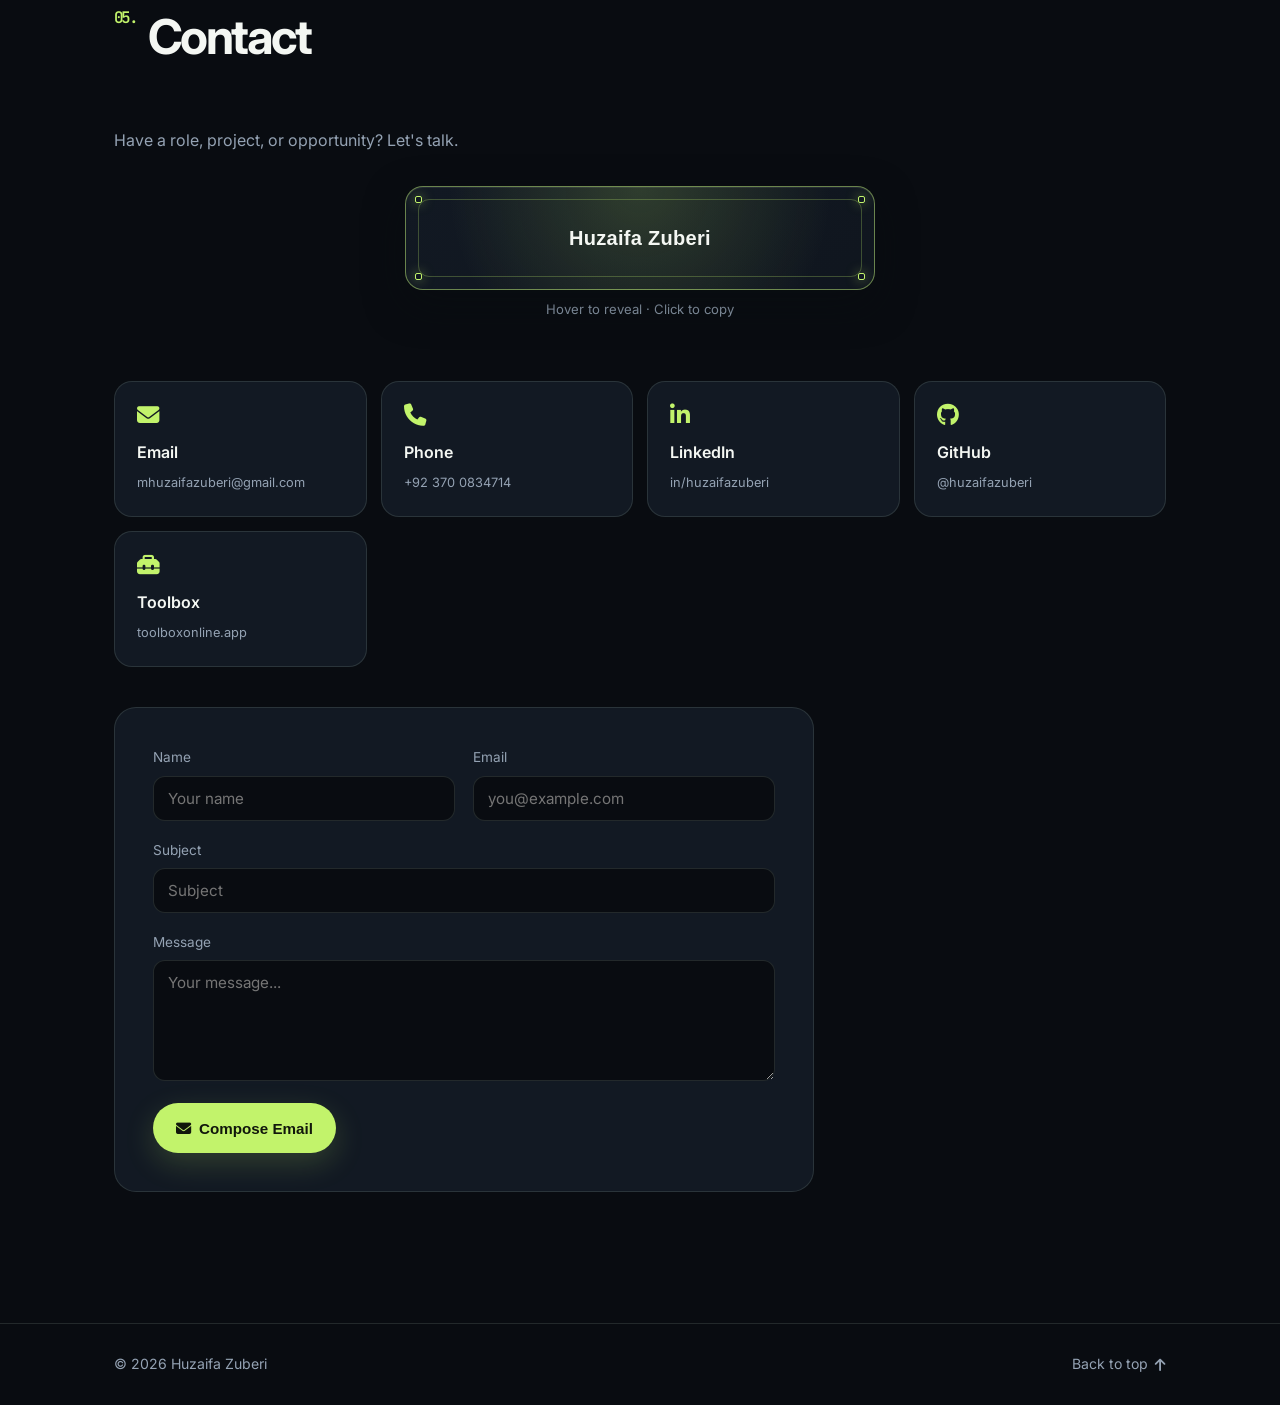
==== commit c59b3cf6: "Add animated email contact card" ====
--- a/index.html
+++ b/index.html
@@ -283,6 +283,22 @@
       <div class="container">
         <h2 class="section-title"><span>05.</span> Contact</h2>
         <p class="contact-intro">Have a role, project, or opportunity? Let's talk.</p>
+        <div class="email-reveal-wrap">
+          <button id="emailRevealCard" class="email-reveal-card" type="button" aria-label="Copy Huzaifa Zuberi's email address: mhuzaifazuberi@gmail.com">
+            <span class="email-reveal-frame" aria-hidden="true">
+              <span class="email-reveal-point top left"></span>
+              <span class="email-reveal-point top right"></span>
+              <span class="email-reveal-point bottom left"></span>
+              <span class="email-reveal-point bottom right"></span>
+            </span>
+            <span class="email-reveal-textbox" aria-hidden="true">
+              <span class="email-reveal-text">Huzaifa Zuberi</span>
+              <span class="email-reveal-text">mhuzaifazuberi@gmail.com</span>
+            </span>
+          </button>
+          <span class="email-reveal-hint">Hover to reveal · Click to copy</span>
+          <span id="emailRevealStatus" class="email-reveal-status" role="status" aria-live="polite"></span>
+        </div>
         <div class="contact-grid">
           <a href="mailto:mhuzaifazuberi@gmail.com" class="contact-card">
             <i class="fa-solid fa-envelope"></i>
--- a/styles.css
+++ b/styles.css
@@ -1401,3 +1401,145 @@
   .hero-actions .btn::after { display: none; }
   .hero { transition: none !important; }
 }
+
+/* ---------- Contact email reveal card ---------- */
+.email-reveal-wrap {
+  display: grid;
+  justify-items: center;
+  gap: 8px;
+  width: min(100%, 470px);
+  margin: 22px auto 34px;
+}
+
+.email-reveal-card {
+  position: relative;
+  display: grid;
+  width: 100%;
+  min-height: 104px;
+  place-items: center;
+  overflow: hidden;
+  border: 1px solid color-mix(in srgb, var(--accent) 42%, var(--border));
+  border-radius: 18px;
+  background:
+    radial-gradient(240px circle at 50% 0%, color-mix(in srgb, var(--accent) 17%, transparent), transparent 80%),
+    linear-gradient(145deg, var(--surface), color-mix(in srgb, var(--surface) 75%, var(--bg)));
+  color: var(--heading);
+  box-shadow: 0 14px 38px color-mix(in srgb, var(--bg) 55%, transparent), inset 0 1px 0 rgba(255, 255, 255, .08);
+  cursor: pointer;
+  isolation: isolate;
+  transition: transform .28s cubic-bezier(.2, .75, .25, 1), border-color .28s ease, box-shadow .28s ease;
+}
+
+.email-reveal-card::before {
+  position: absolute;
+  z-index: -1;
+  inset: 0;
+  background: linear-gradient(110deg, transparent 25%, rgba(255, 255, 255, .09) 50%, transparent 75%);
+  content: "";
+  transform: translateX(-110%);
+  transition: transform .8s cubic-bezier(.2, .7, .25, 1);
+}
+
+.email-reveal-card:hover,
+.email-reveal-card:focus-visible {
+  border-color: var(--accent);
+  box-shadow: 0 18px 46px color-mix(in srgb, var(--accent) 18%, transparent), inset 0 1px 0 rgba(255, 255, 255, .1);
+  transform: translateY(-3px);
+}
+
+.email-reveal-card:hover::before,
+.email-reveal-card:focus-visible::before { transform: translateX(110%); }
+
+.email-reveal-card:focus-visible {
+  outline: 3px solid color-mix(in srgb, var(--accent) 45%, transparent);
+  outline-offset: 4px;
+}
+
+.email-reveal-frame {
+  position: absolute;
+  inset: 12px;
+  border: 1px solid color-mix(in srgb, var(--accent) 26%, transparent);
+  border-radius: 11px;
+  transition: inset .3s ease, border-color .3s ease;
+  pointer-events: none;
+}
+
+.email-reveal-card:hover .email-reveal-frame,
+.email-reveal-card:focus-visible .email-reveal-frame {
+  inset: 8px;
+  border-color: color-mix(in srgb, var(--accent) 58%, transparent);
+}
+
+.email-reveal-point {
+  position: absolute;
+  width: 7px;
+  height: 7px;
+  border: 1px solid var(--accent);
+  border-radius: 2px;
+  background: var(--surface);
+  box-shadow: 0 0 12px color-mix(in srgb, var(--accent) 55%, transparent);
+}
+
+.email-reveal-point.top { top: -4px; }
+.email-reveal-point.bottom { bottom: -4px; }
+.email-reveal-point.left { left: -4px; }
+.email-reveal-point.right { right: -4px; }
+
+.email-reveal-textbox {
+  position: relative;
+  display: grid;
+  min-height: 2rem;
+  place-items: center;
+  padding: 0 32px;
+}
+
+.email-reveal-text {
+  grid-area: 1 / 1;
+  max-width: 100%;
+  overflow-wrap: anywhere;
+  font-size: clamp(1rem, 3.4vw, 1.25rem);
+  font-weight: 650;
+  letter-spacing: .015em;
+  transition: opacity .2s ease, transform .25s ease;
+}
+
+.email-reveal-text:first-child { color: var(--heading); }
+.email-reveal-text:last-child { color: var(--accent); opacity: 0; transform: translateY(8px); }
+
+.email-reveal-card:hover .email-reveal-text:first-child,
+.email-reveal-card:focus-visible .email-reveal-text:first-child { opacity: 0; transform: translateY(-8px); }
+.email-reveal-card:hover .email-reveal-text:last-child,
+.email-reveal-card:focus-visible .email-reveal-text:last-child { opacity: 1; transform: translateY(0); }
+
+.email-reveal-hint,
+.email-reveal-status {
+  min-height: 1.4em;
+  color: var(--text-muted);
+  font-size: .82rem;
+  text-align: center;
+}
+
+.email-reveal-status { color: var(--accent); }
+
+@media (hover: none) {
+  .email-reveal-text:first-child { opacity: 0; transform: translateY(-8px); }
+  .email-reveal-text:last-child { opacity: 1; transform: translateY(0); }
+}
+
+@media (max-width: 480px) {
+  .email-reveal-wrap { margin: 18px auto 28px; }
+  .email-reveal-card { min-height: 92px; }
+  .email-reveal-textbox { padding: 0 22px; }
+  .email-reveal-hint { font-size: .76rem; }
+}
+
+@media (prefers-reduced-motion: reduce) {
+  .email-reveal-card,
+  .email-reveal-card::before,
+  .email-reveal-frame,
+  .email-reveal-text { transition: none !important; }
+  .email-reveal-card:hover,
+  .email-reveal-card:focus-visible { transform: none; }
+  .email-reveal-text:first-child { opacity: 0; }
+  .email-reveal-text:last-child { opacity: 1; transform: none; }
+}
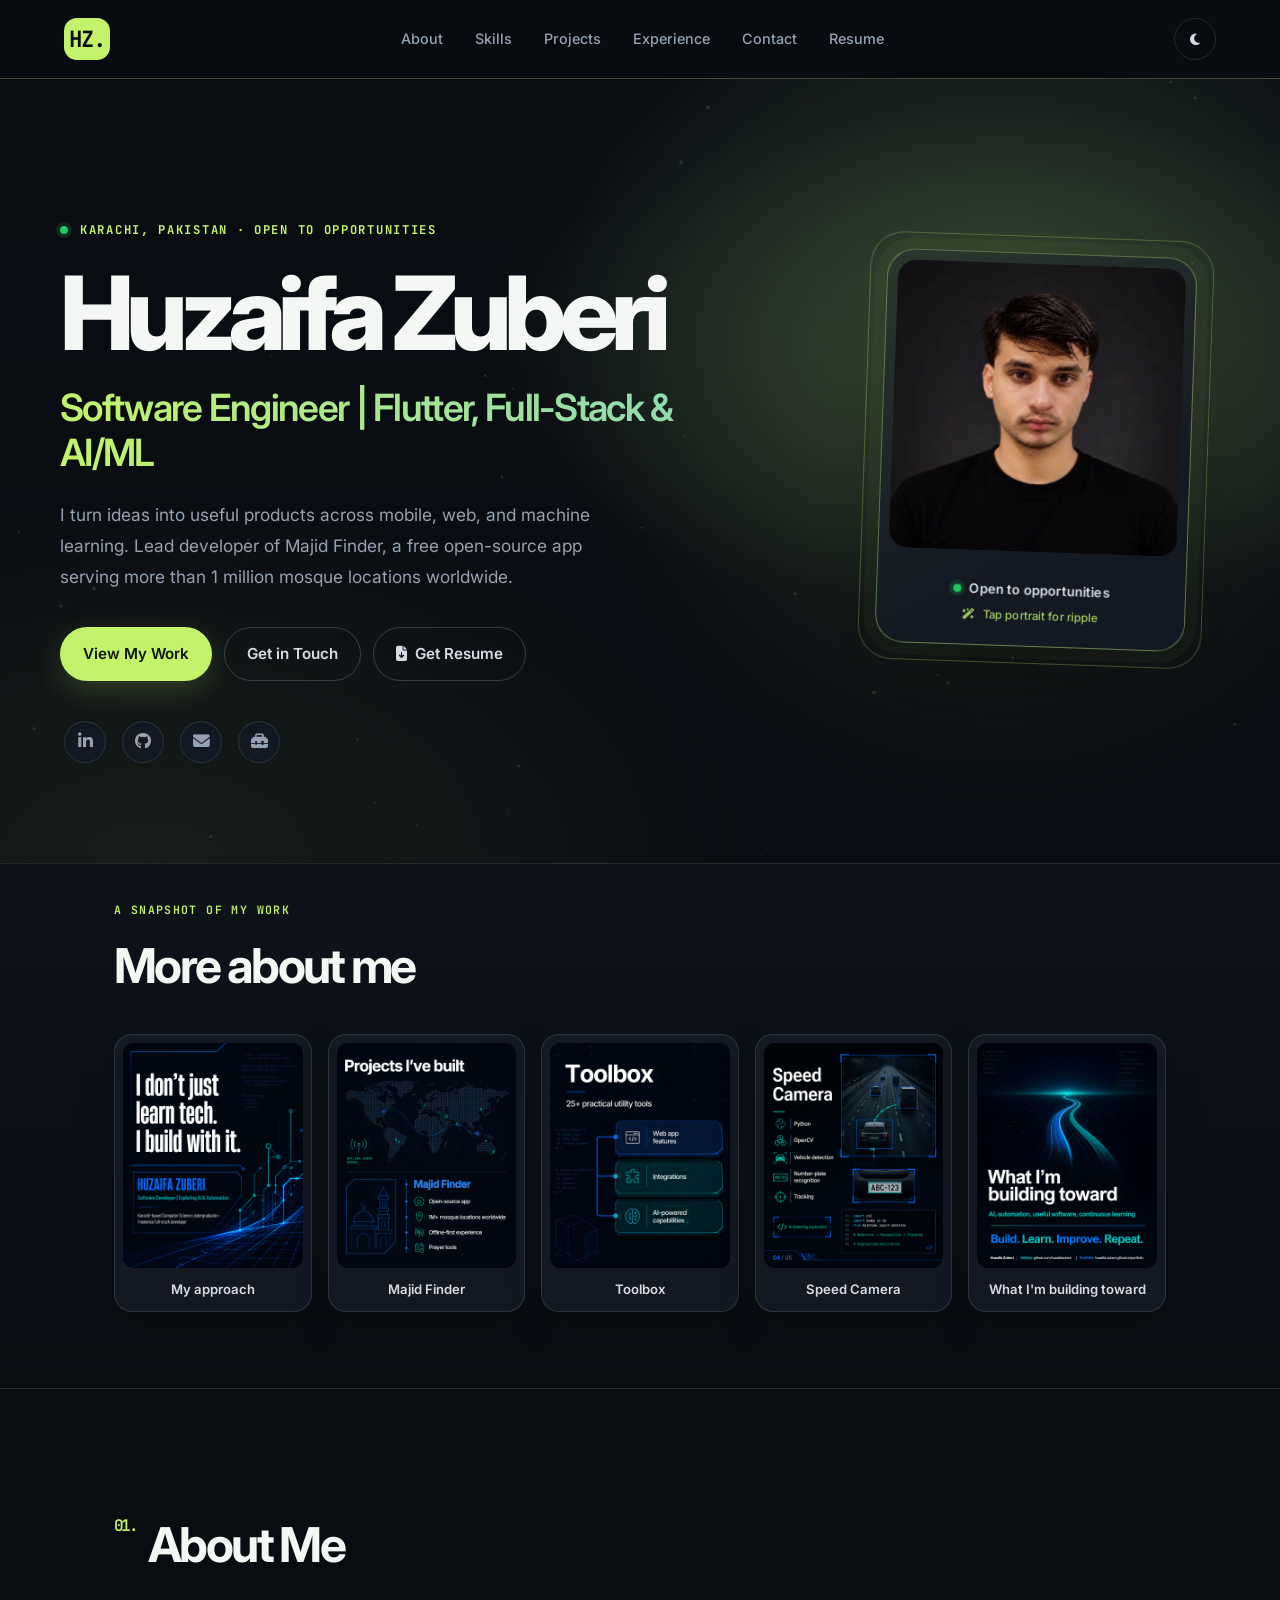
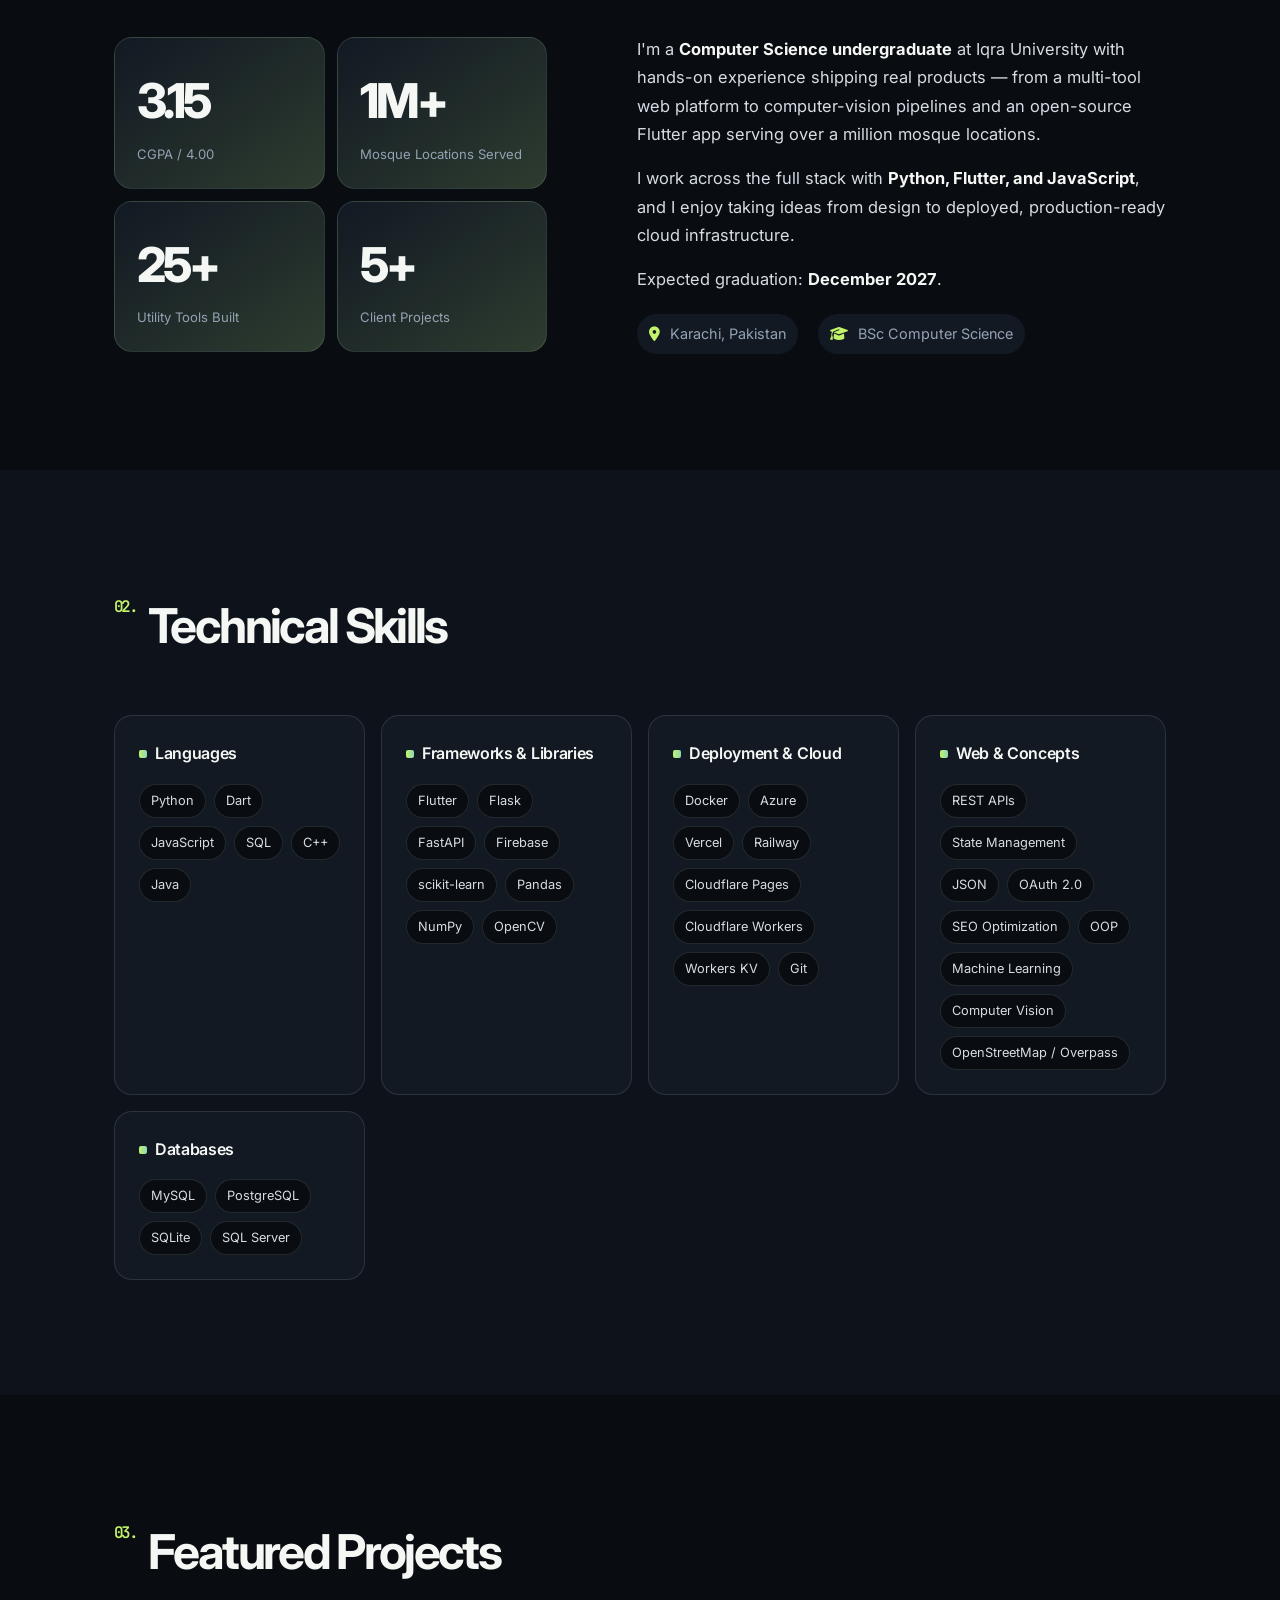
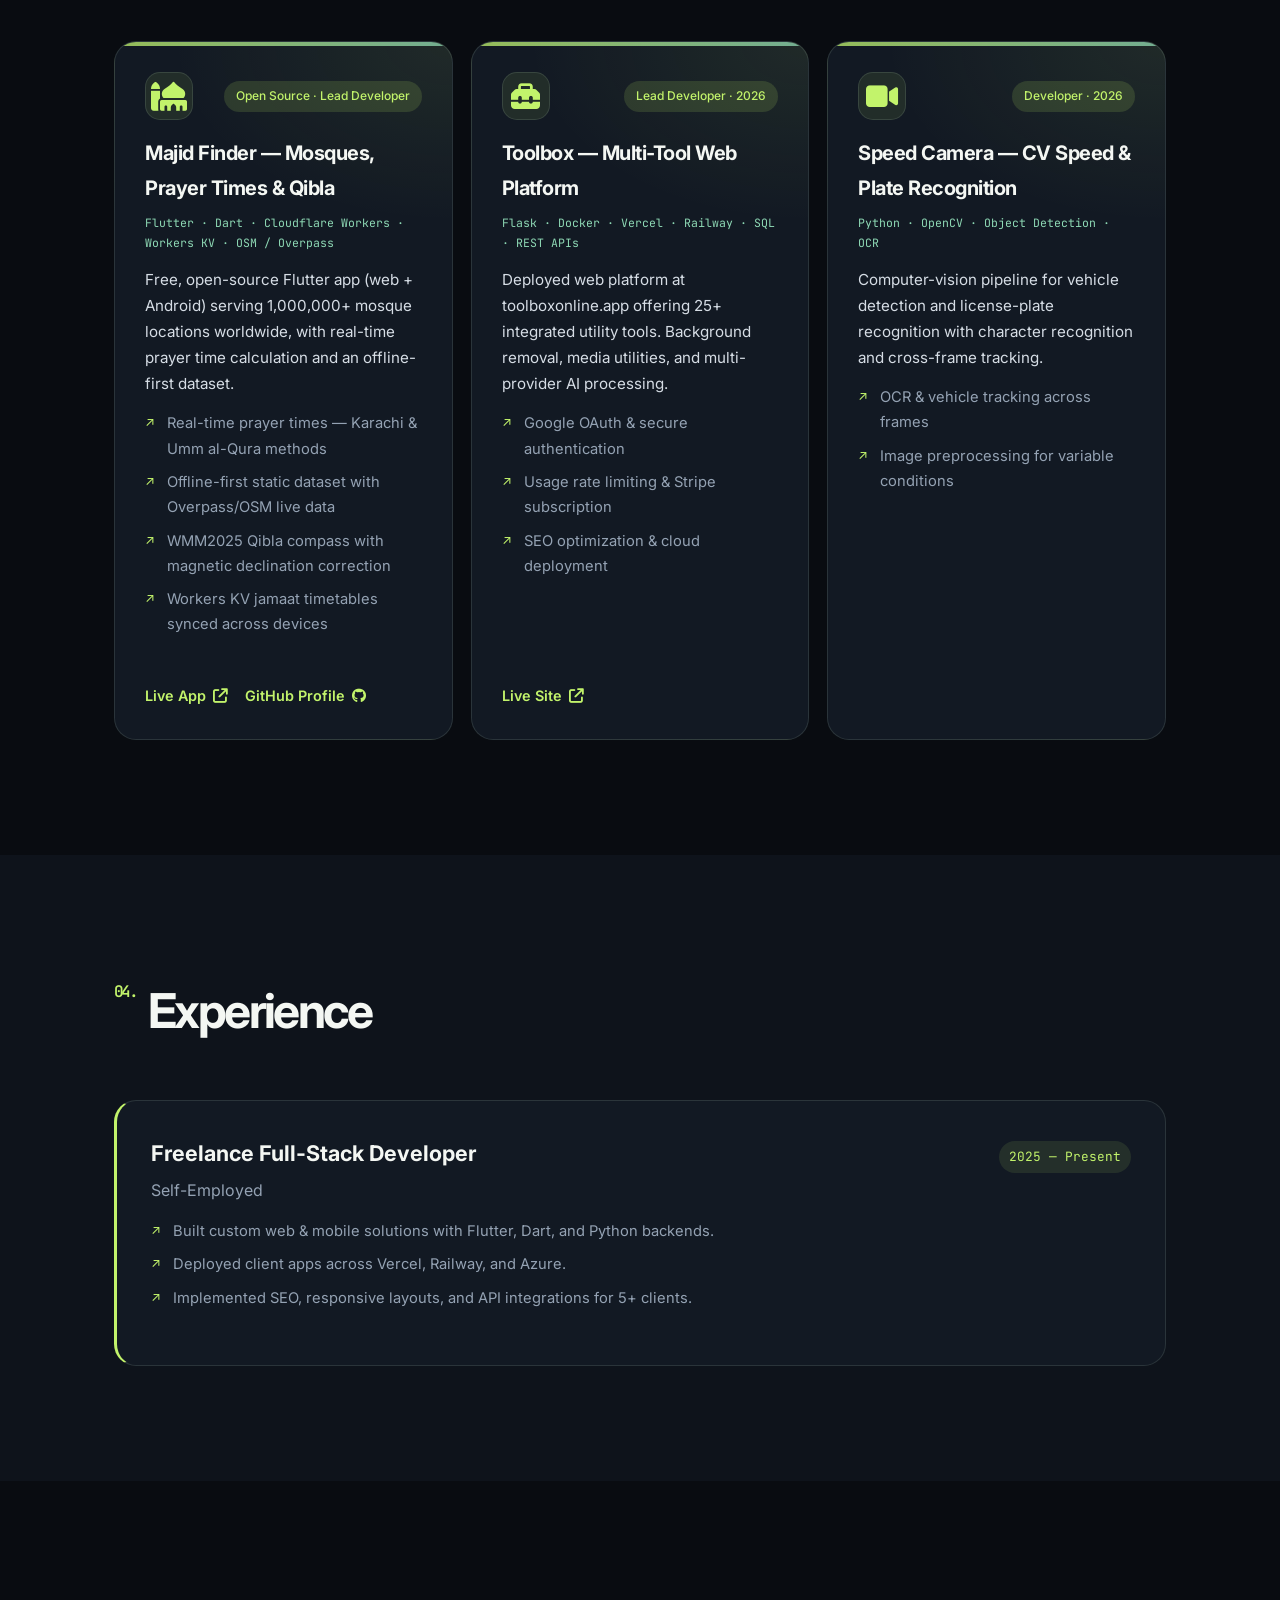
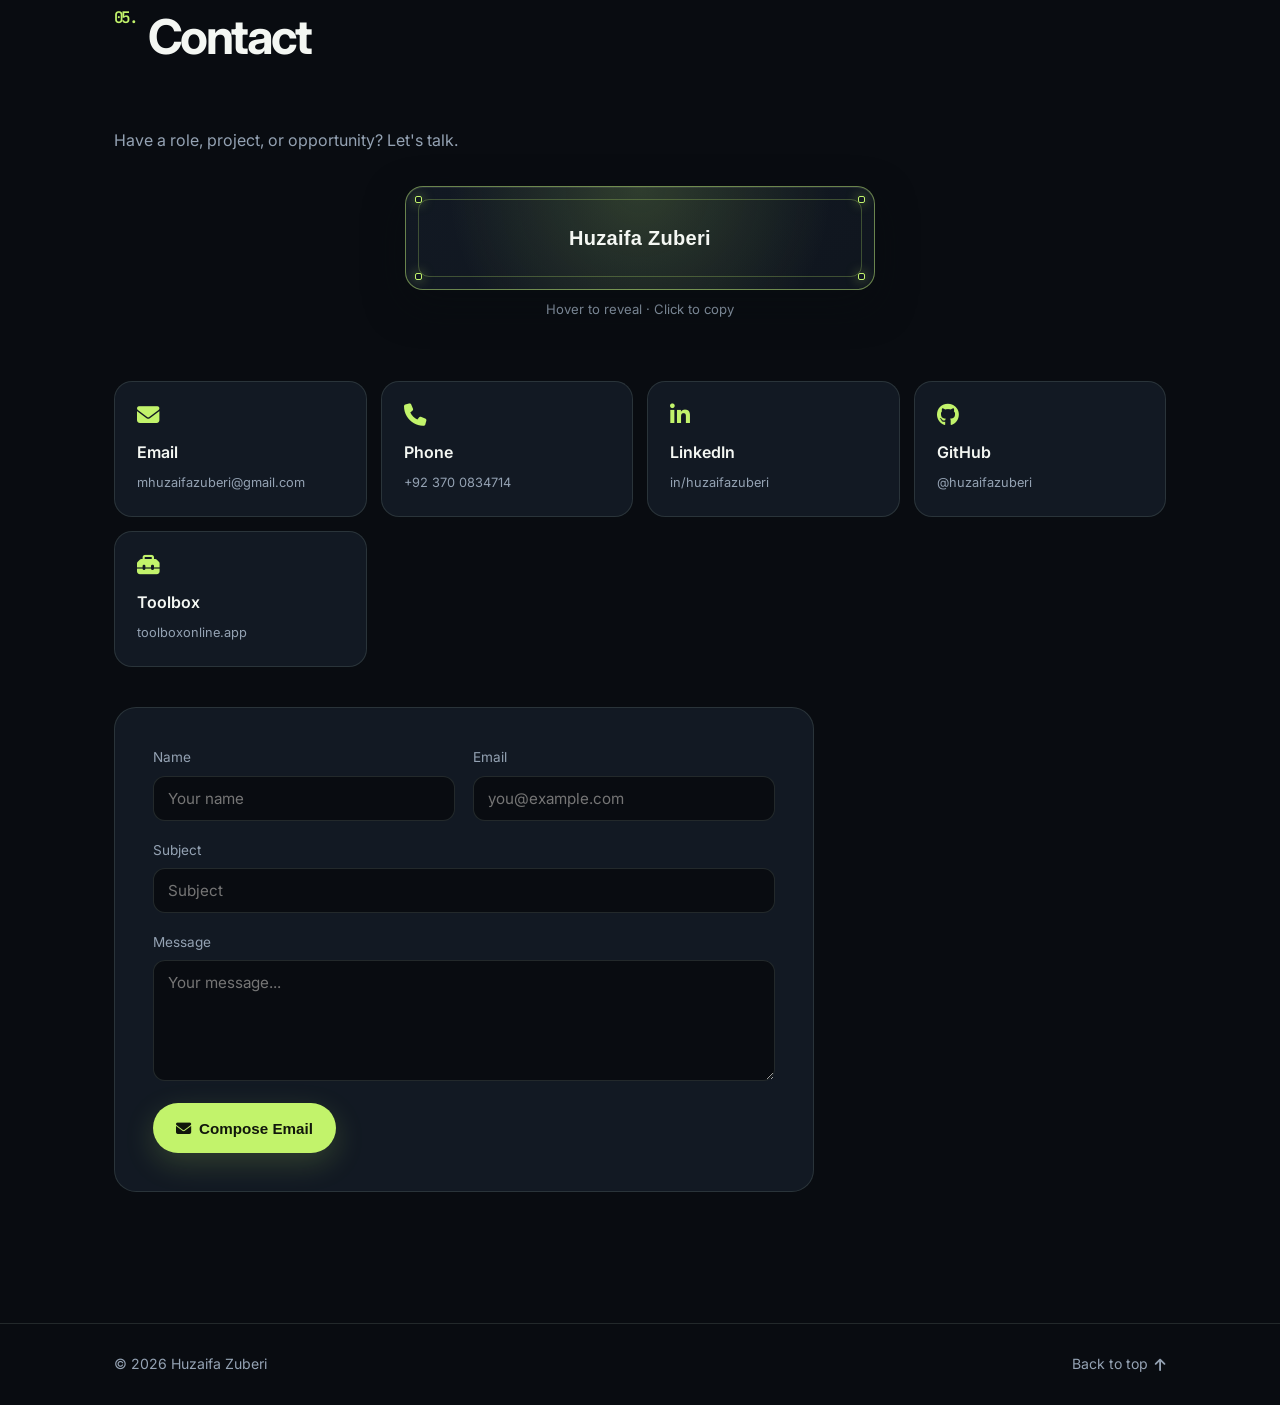
==== commit 1a87f3c4: "Add interactive portfolio motion effects" ====
--- a/index.html
+++ b/index.html
@@ -65,8 +65,13 @@
             </div>
           </div>
           <figure class="profile-frame">
-            <img src="assets/huzaifa-zuberi-profile.webp" alt="Portrait of Huzaifa Zuberi" class="profile-photo" width="800" height="800" fetchpriority="high" />
-            <figcaption><span class="availability-dot" aria-hidden="true"></span> Open to opportunities</figcaption>
+            <button id="profileRippleButton" class="profile-photo-control" type="button" aria-label="Create a ripple around Huzaifa Zuberi's portrait">
+              <img src="assets/huzaifa-zuberi-profile.webp" alt="Portrait of Huzaifa Zuberi" class="profile-photo" width="800" height="800" fetchpriority="high" />
+            </button>
+            <figcaption>
+              <span class="profile-caption-status"><span class="availability-dot" aria-hidden="true"></span> Open to opportunities</span>
+              <span class="profile-ripple-cue"><i class="fa-solid fa-wand-magic-sparkles" aria-hidden="true"></i> Tap portrait for ripple</span>
+            </figcaption>
           </figure>
         </div>
         <div class="hero-socials" aria-label="Social links">
--- a/styles.css
+++ b/styles.css
@@ -1543,3 +1543,89 @@
   .email-reveal-text:first-child { opacity: 0; }
   .email-reveal-text:last-child { opacity: 1; transform: none; }
 }
+
+/* ---------- Interactive portrait and staggered skills ---------- */
+.profile-photo-control {
+  position: relative;
+  z-index: 1;
+  display: block;
+  width: 100%;
+  overflow: hidden;
+  padding: 0;
+  border: 0;
+  border-radius: 18px;
+  background: transparent;
+  cursor: pointer;
+}
+
+.profile-photo-control:focus-visible {
+  outline: 3px solid var(--accent);
+  outline-offset: 5px;
+}
+
+.profile-photo {
+  transition: transform .36s cubic-bezier(.2, .7, .25, 1), filter .36s ease;
+}
+
+.profile-photo-control:hover .profile-photo,
+.profile-photo-control:focus-visible .profile-photo {
+  filter: saturate(1.08) brightness(1.025);
+  transform: translateZ(16px) scale(1.035);
+}
+
+.profile-frame figcaption {
+  display: grid;
+  justify-items: center;
+  gap: 5px;
+  white-space: normal;
+}
+
+.profile-caption-status,
+.profile-ripple-cue {
+  display: inline-flex;
+  align-items: center;
+  justify-content: center;
+  gap: 8px;
+}
+
+.profile-ripple-cue {
+  color: var(--accent);
+  font-size: .7rem;
+  font-weight: 500;
+  opacity: .82;
+}
+
+.profile-ripple-cue i { font-size: .67rem; }
+
+.motion-enabled .skill-group .tag-list li {
+  opacity: 0;
+  transform: translateY(8px) scale(.96);
+  transition:
+    opacity .32s ease var(--chip-delay, 0ms),
+    transform .38s cubic-bezier(.2, .7, .25, 1) var(--chip-delay, 0ms);
+}
+
+.motion-enabled .skill-group.is-visible .tag-list li {
+  opacity: 1;
+  transform: translateY(0) scale(1);
+}
+
+.about-stat.is-visible .stat-num {
+  display: inline-block;
+  animation: stat-pop .58s cubic-bezier(.2, .7, .25, 1) both;
+}
+
+@keyframes stat-pop {
+  0% { opacity: .5; transform: translateY(10px) scale(.92); }
+  70% { opacity: 1; transform: translateY(-2px) scale(1.035); }
+  100% { transform: translateY(0) scale(1); }
+}
+
+@media (prefers-reduced-motion: reduce) {
+  .profile-photo,
+  .motion-enabled .skill-group .tag-list li { transition: none !important; }
+  .profile-photo-control:hover .profile-photo,
+  .profile-photo-control:focus-visible .profile-photo { filter: none; transform: none; }
+  .motion-enabled .skill-group .tag-list li { opacity: 1 !important; transform: none !important; }
+  .about-stat.is-visible .stat-num { animation: none !important; }
+}
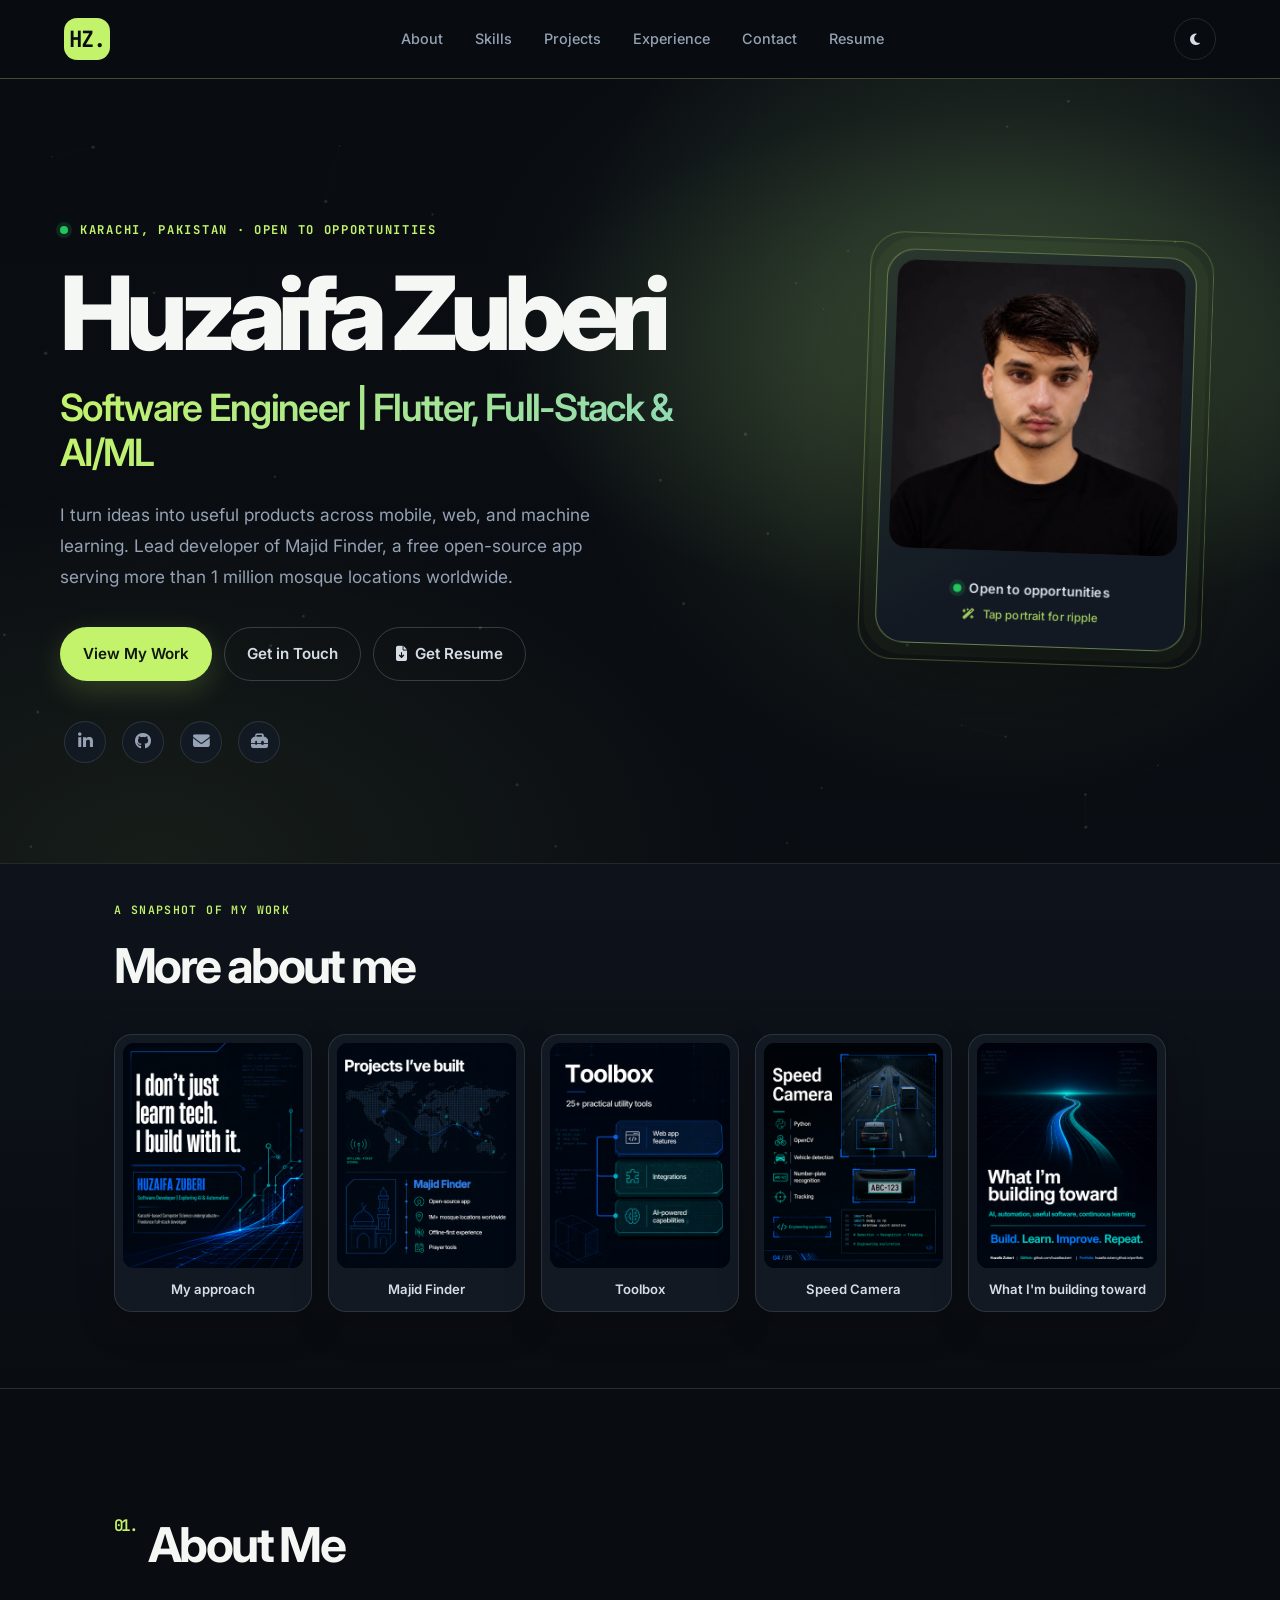
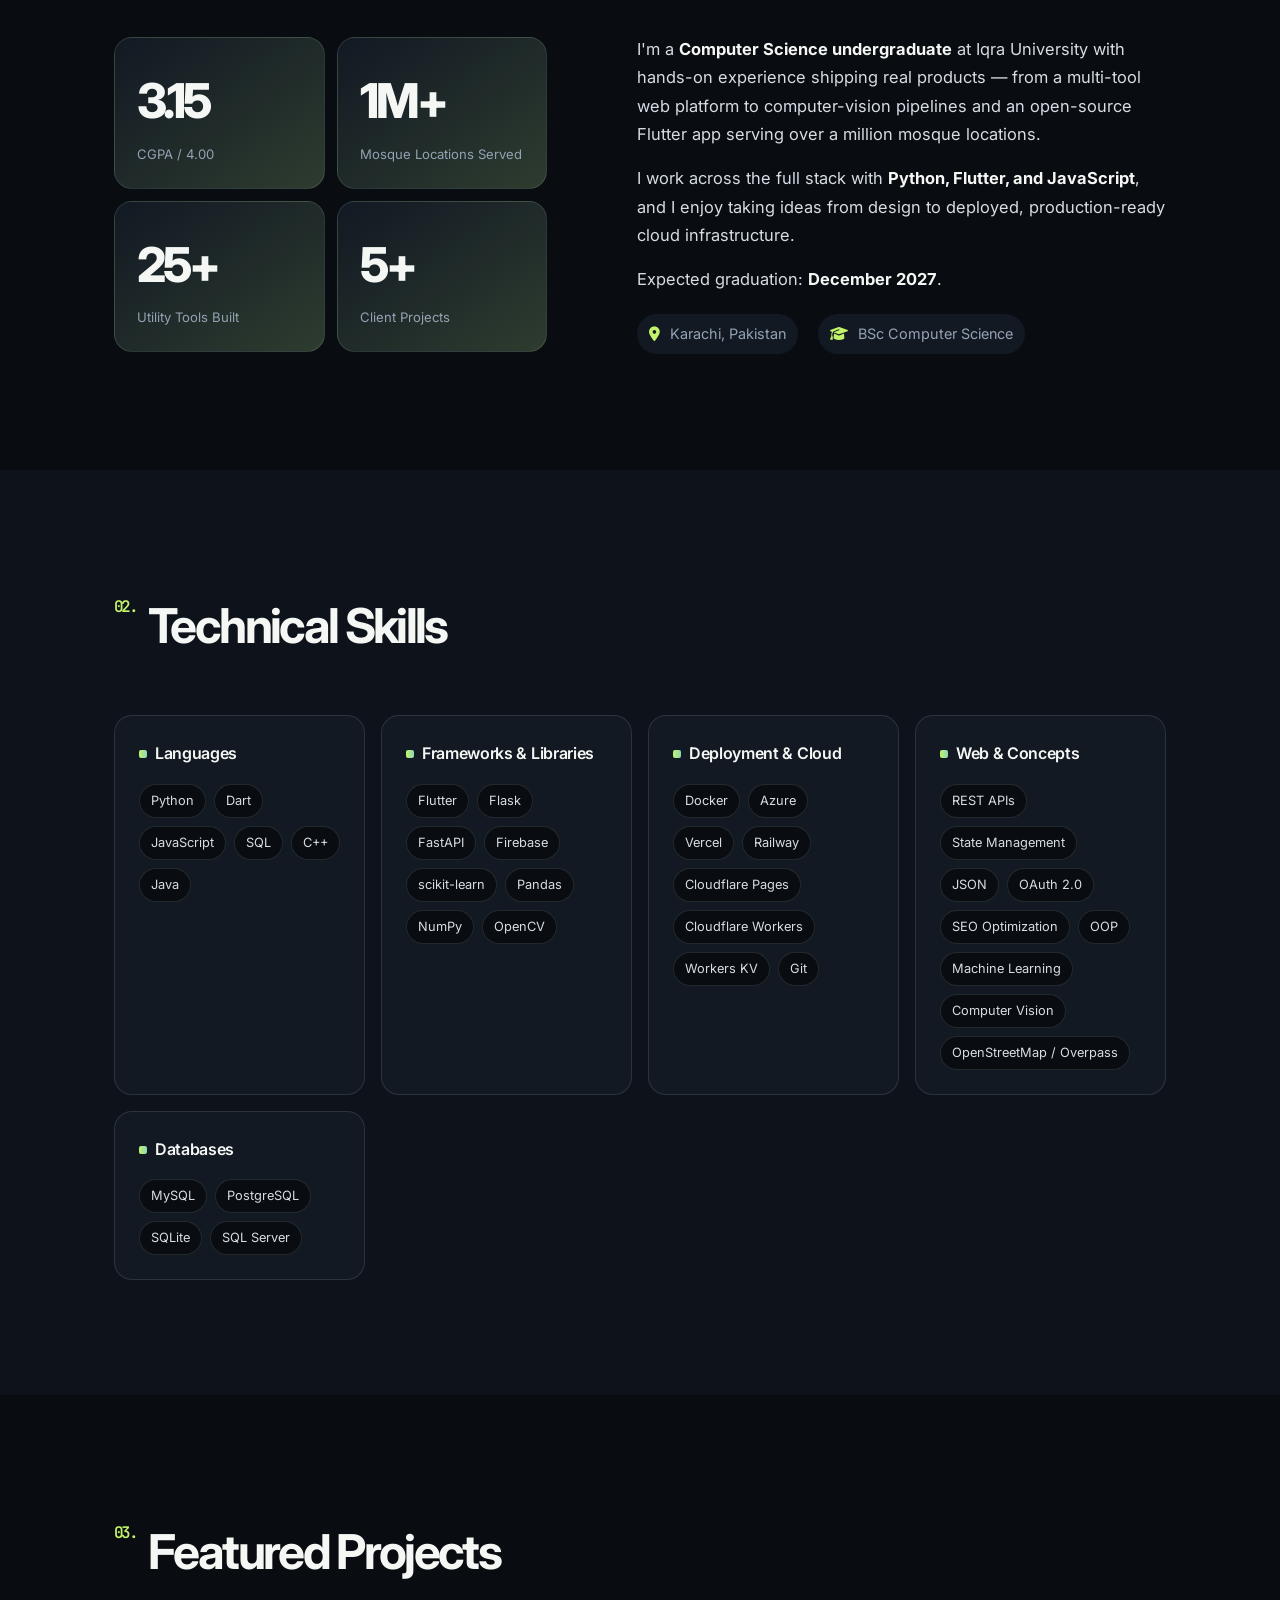
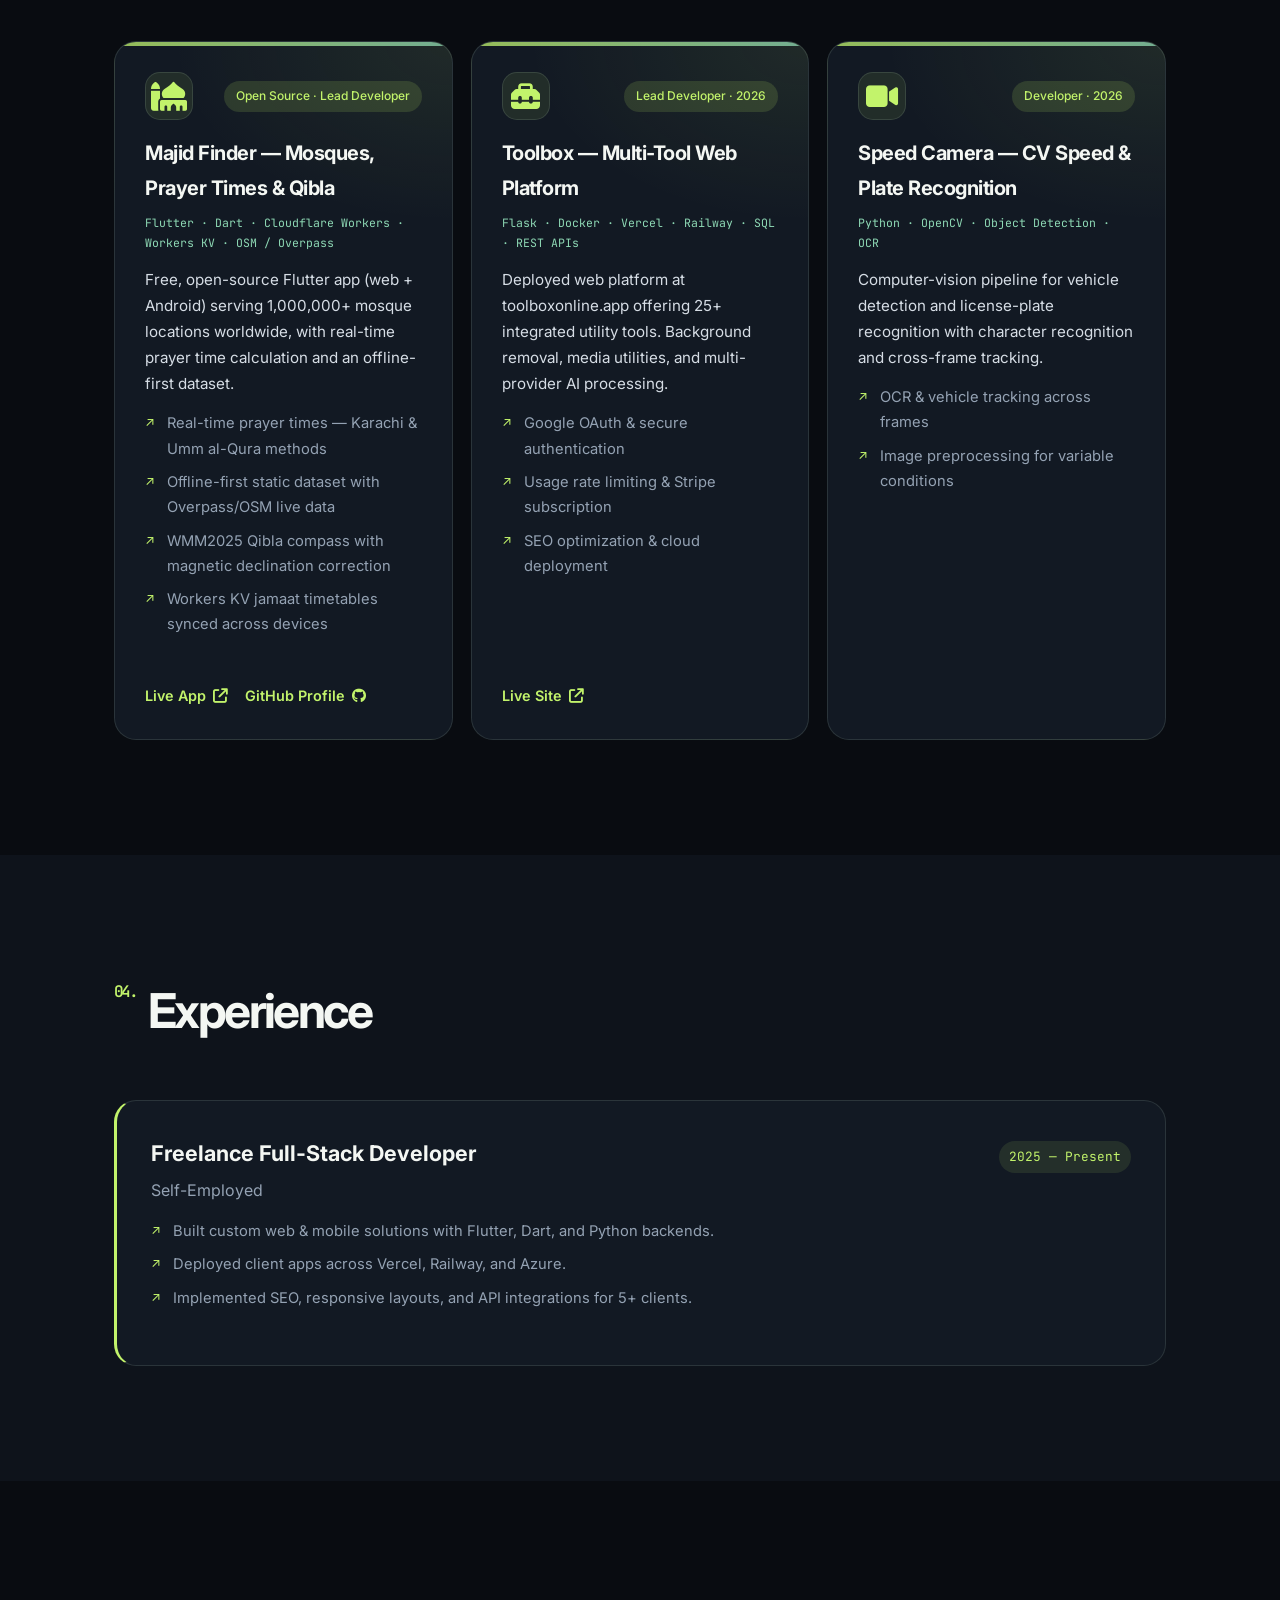
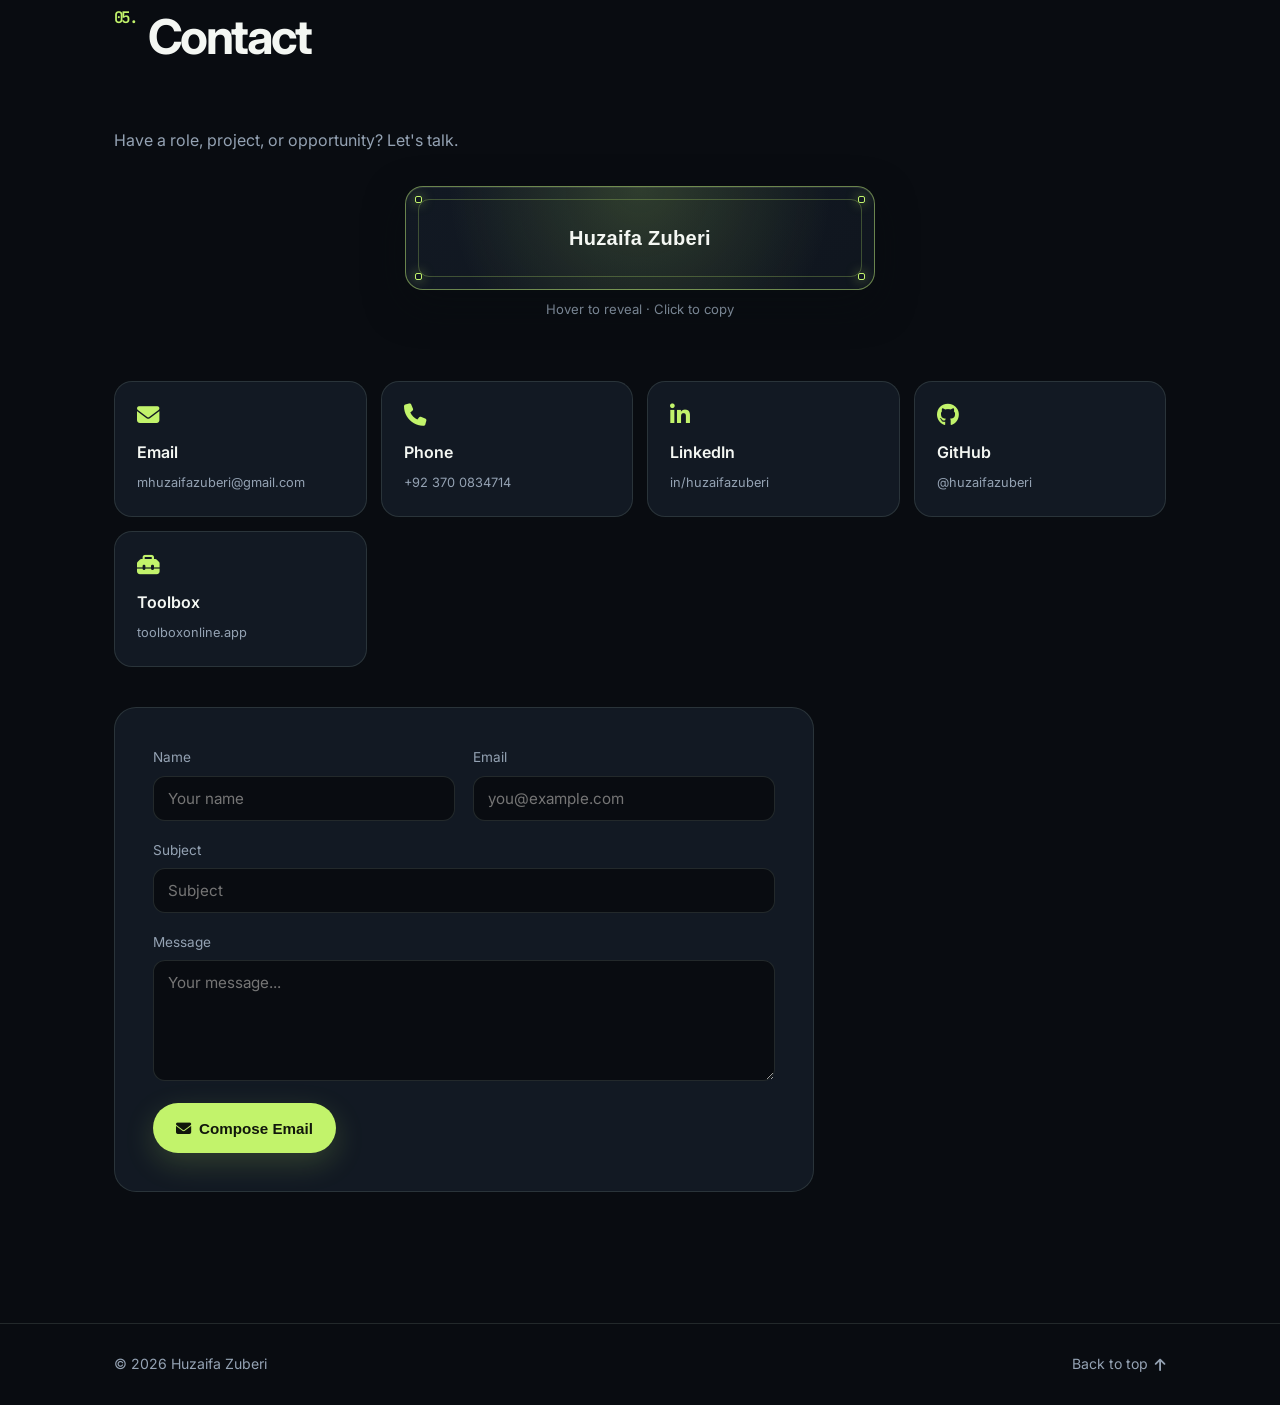
==== commit c709fd22: "Use supplied resume PDF for downloads" ====
--- a/index.html
+++ b/index.html
@@ -61,7 +61,7 @@
             <div class="hero-actions">
               <a href="#projects" class="btn btn-primary">View My Work</a>
               <a href="#contact" class="btn btn-outline">Get in Touch</a>
-              <a href="resume.html#download" class="btn btn-outline"><i class="fa-solid fa-file-arrow-down"></i> Get Resume</a>
+              <a href="HuzaifaZuberiResume.pdf" download="HuzaifaZuberiResume.pdf" class="btn btn-outline"><i class="fa-solid fa-file-arrow-down"></i> Get Resume</a>
             </div>
           </div>
           <figure class="profile-frame">
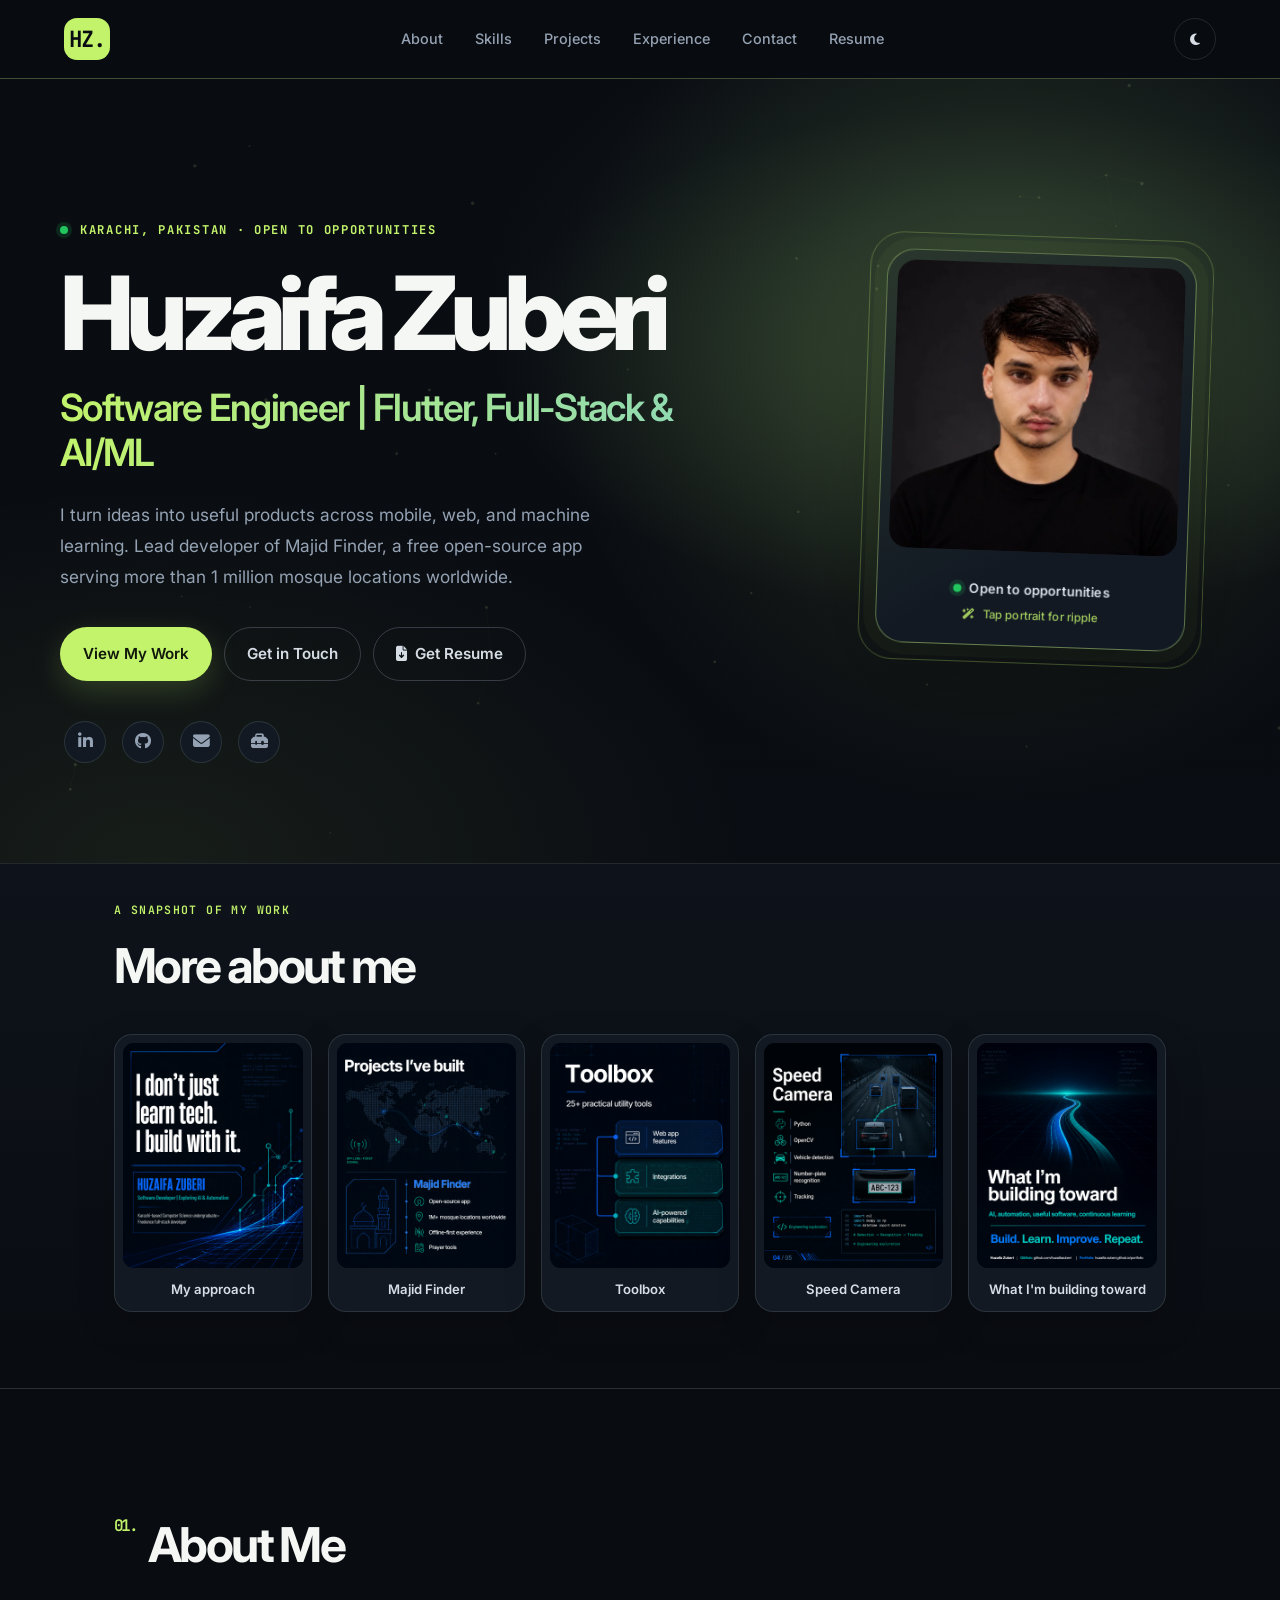
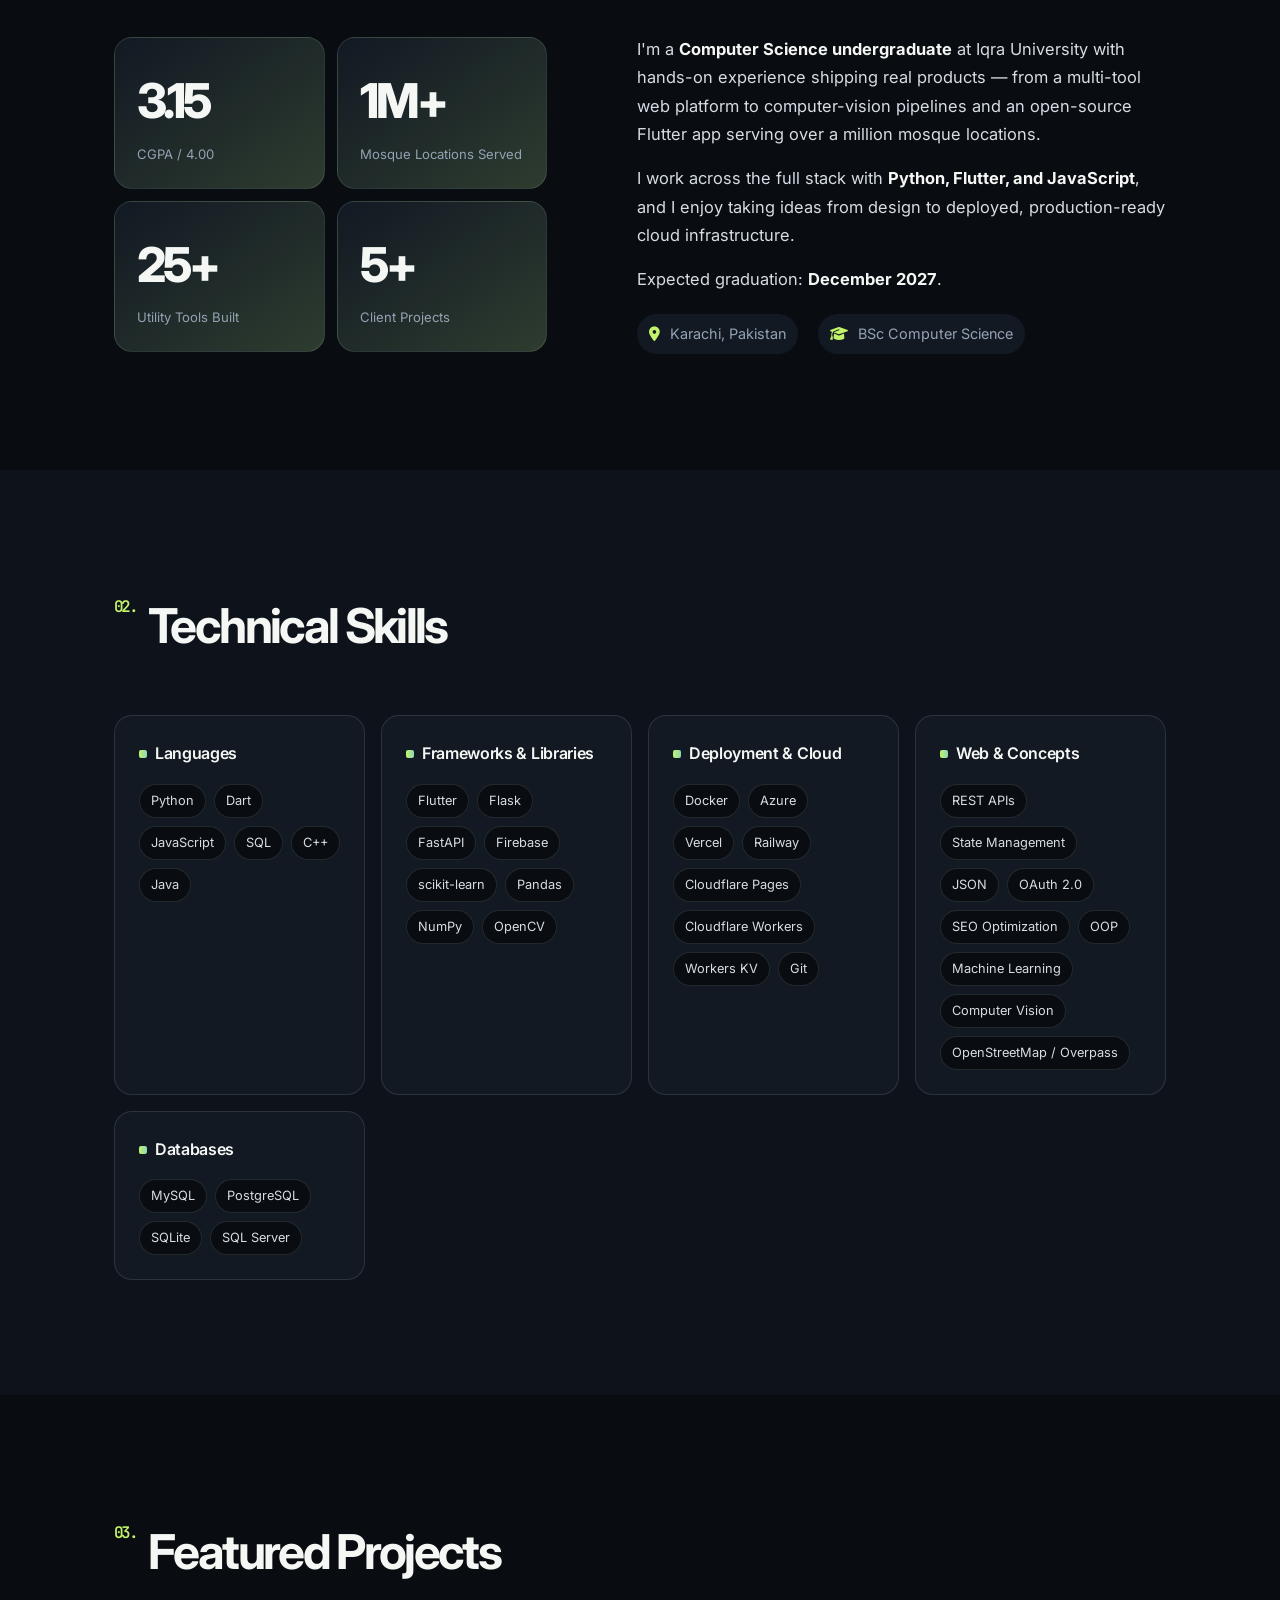
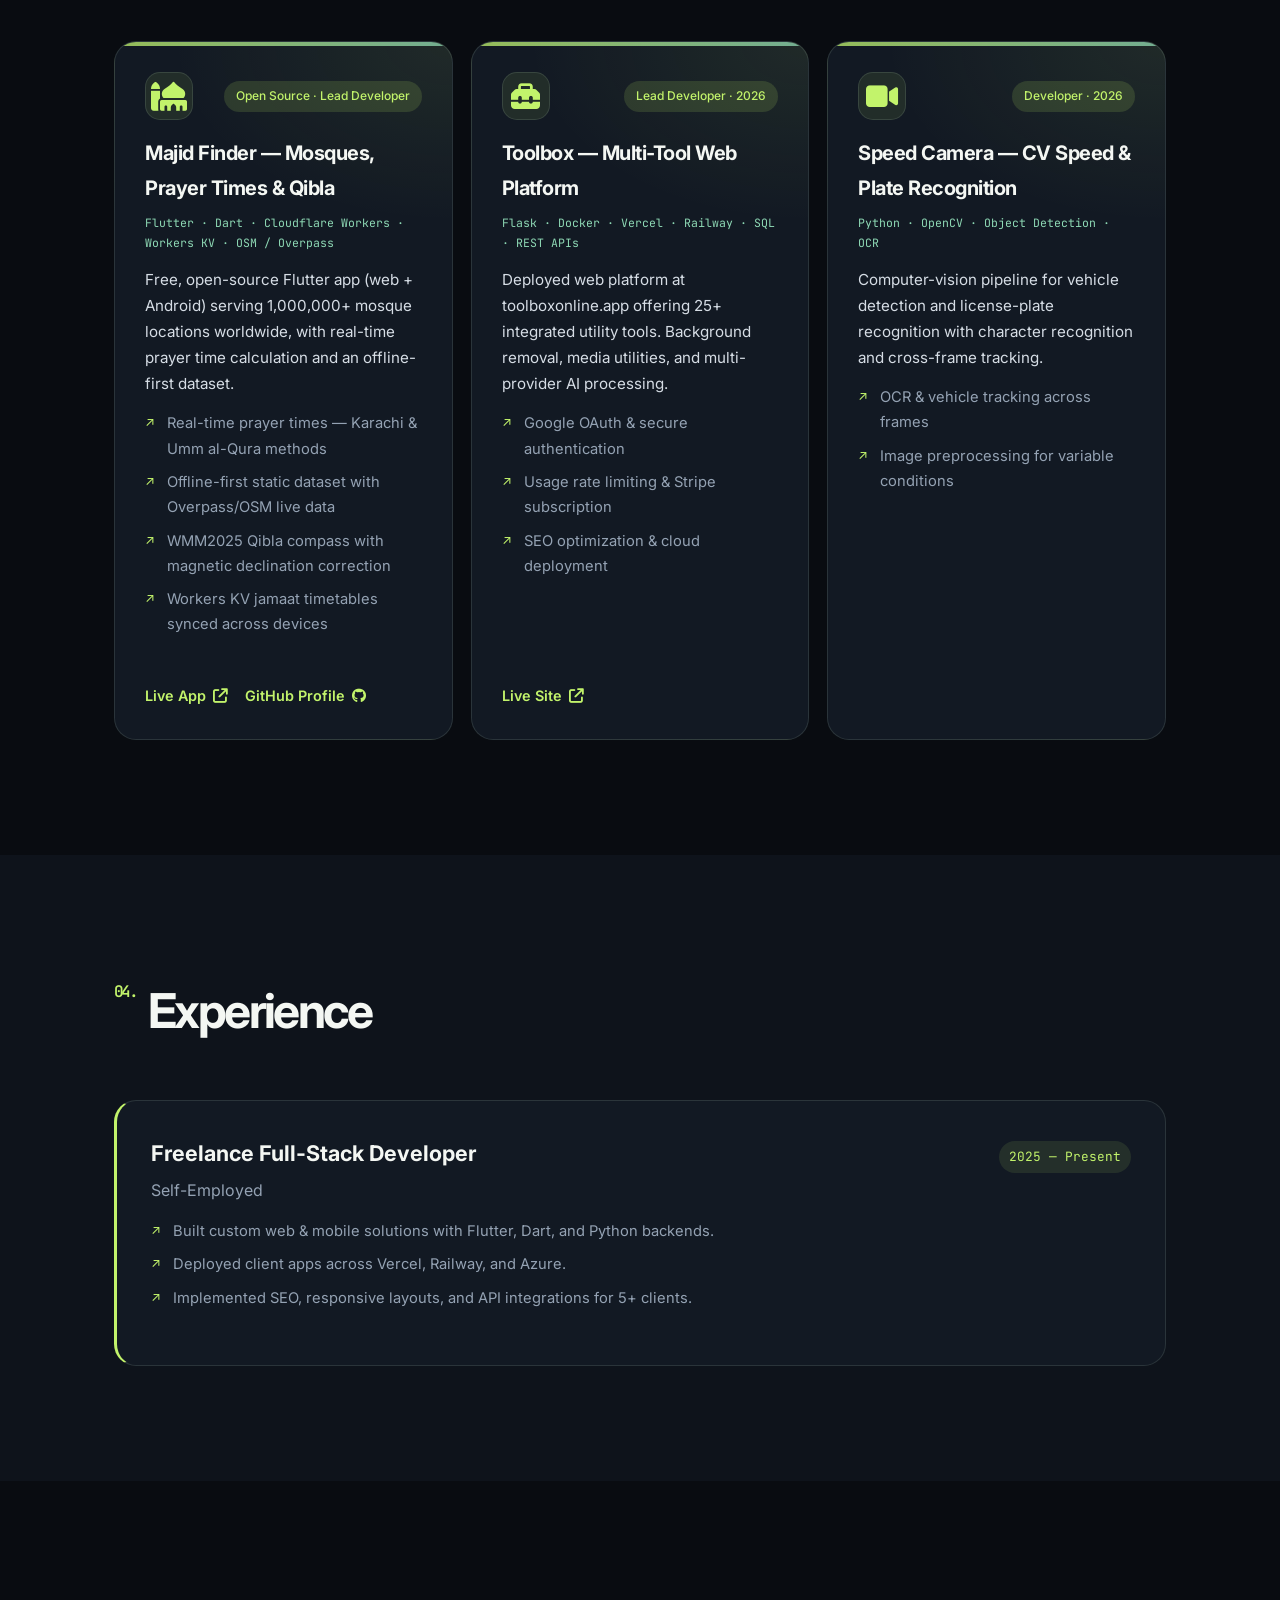
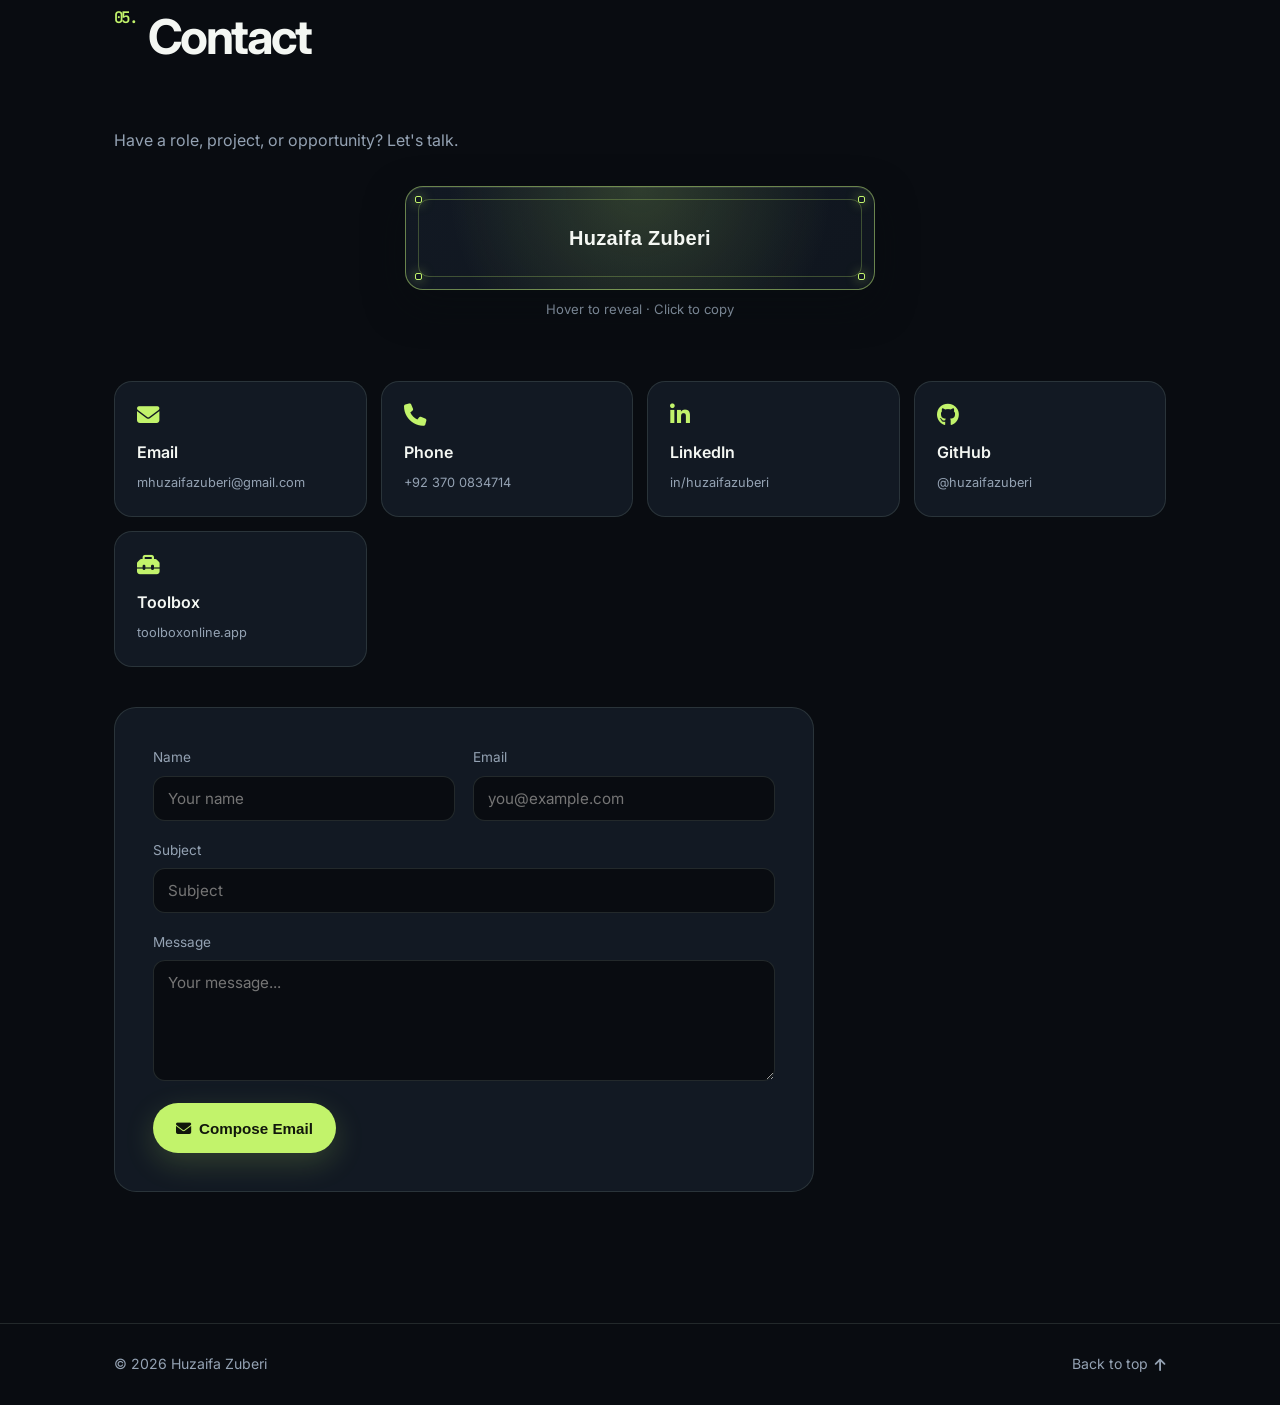
==== commit 01dcf3a2: "Update GitHub links in portfolio and resume" ====
--- a/index.html
+++ b/index.html
@@ -76,7 +76,7 @@
         </div>
         <div class="hero-socials" aria-label="Social links">
           <a href="https://linkedin.com/in/huzaifazuberi" target="_blank" rel="noopener" aria-label="LinkedIn"><i class="fa-brands fa-linkedin-in"></i></a>
-          <a href="https://github.com/huzaifazuberi" target="_blank" rel="noopener" aria-label="GitHub"><i class="fa-brands fa-github"></i></a>
+          <a href="https://github.com/Huzaifa-zuberi" target="_blank" rel="noopener" aria-label="GitHub"><i class="fa-brands fa-github"></i></a>
           <a href="mailto:mhuzaifazuberi@gmail.com" aria-label="Email"><i class="fa-solid fa-envelope"></i></a>
           <a href="https://toolboxonline.app" target="_blank" rel="noopener" aria-label="Toolbox"><i class="fa-solid fa-toolbox"></i></a>
         </div>
@@ -219,7 +219,7 @@
             </ul>
             <footer class="project-foot">
               <a href="https://majidfinder.pages.dev/" target="_blank" rel="noopener">Live App <i class="fa-solid fa-arrow-up-right-from-square"></i></a>
-              <a href="https://github.com/huzaifazuberi" target="_blank" rel="noopener">GitHub Profile <i class="fa-brands fa-github"></i></a>
+              <a href="https://github.com/Huzaifa-zuberi" target="_blank" rel="noopener">GitHub Profile <i class="fa-brands fa-github"></i></a>
             </footer>
           </article>
 
@@ -320,7 +320,7 @@
             <span>LinkedIn</span>
             <small>in/huzaifazuberi</small>
           </a>
-          <a href="https://github.com/huzaifazuberi" target="_blank" rel="noopener" class="contact-card">
+          <a href="https://github.com/Huzaifa-zuberi" target="_blank" rel="noopener" class="contact-card">
             <i class="fa-brands fa-github"></i>
             <span>GitHub</span>
             <small>@huzaifazuberi</small>
